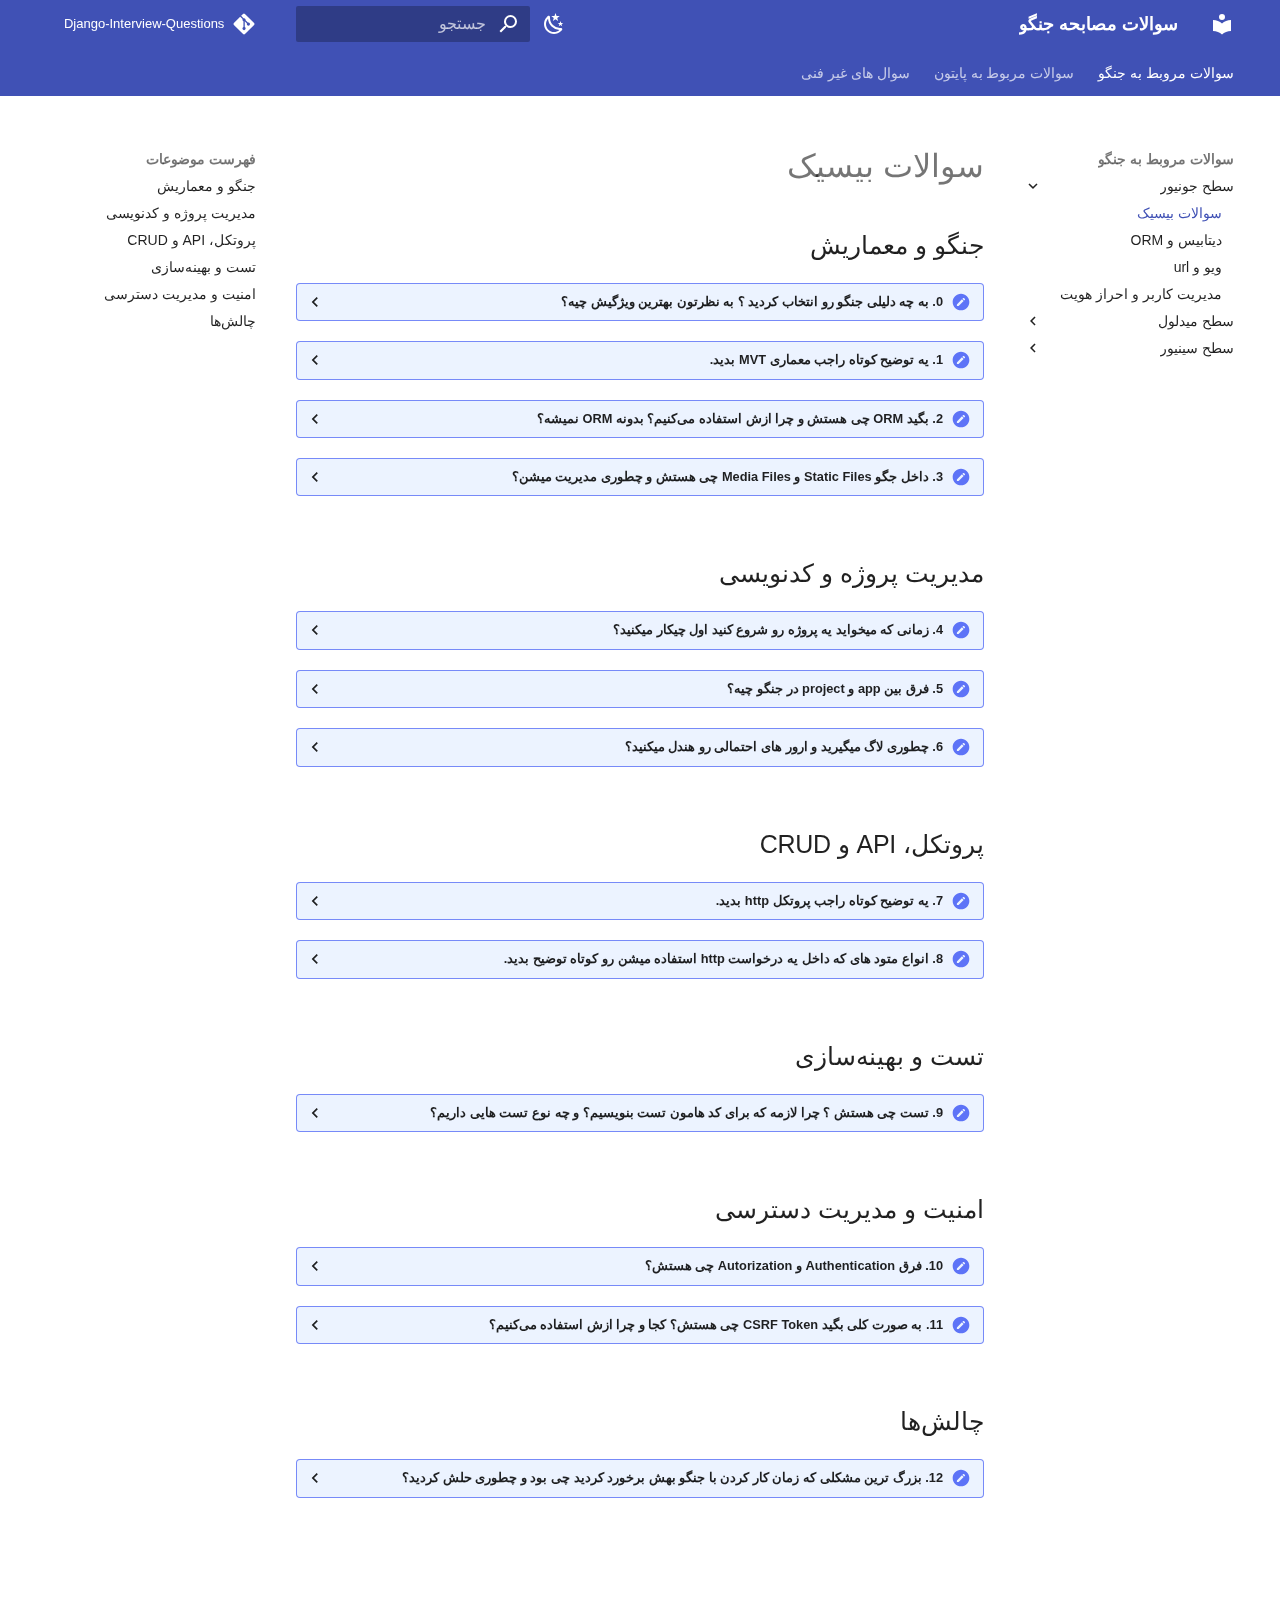
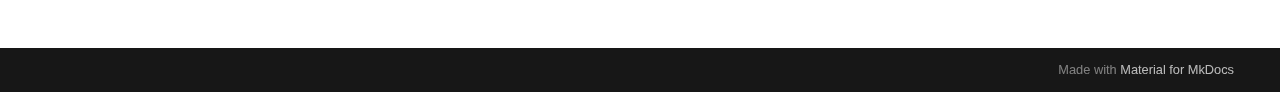
==== questions/django/junior/base/index.html @ 1d4f209c "Deployed ac8be66 with MkDocs version: 1.6.1" ====
<!doctype html>
<html lang="fa" class="no-js">
  <head>
    
      <meta charset="utf-8">
      <meta name="viewport" content="width=device-width,initial-scale=1">
      
        <meta name="description" content="اینجا لیست سوالاتی که برای پوزیشن بک اند دولوپر جنگو و پایتون پرسیده میشه همراه با جوابش قرار میگیره.">
      
      
      
      
      
        <link rel="next" href="../db/">
      
      
      <link rel="icon" href="../../../../assets/images/favicon.png">
      <meta name="generator" content="mkdocs-1.6.1, mkdocs-material-9.6.4">
    
    
      
        <title>سوالات بیسیک - سوالات مصابحه جنگو</title>
      
    
    
      <link rel="stylesheet" href="../../../../assets/stylesheets/main.8608ea7d.min.css">
      
        
        <link rel="stylesheet" href="../../../../assets/stylesheets/palette.06af60db.min.css">
      
      


    
    
      
    
    
      
        
        
        <link rel="preconnect" href="https://fonts.gstatic.com" crossorigin>
        <link rel="stylesheet" href="https://fonts.googleapis.com/css?family=Vazir:300,300i,400,400i,700,700i%7CRoboto+Mono:400,400i,700,700i&display=fallback">
        <style>:root{--md-text-font:"Vazir";--md-code-font:"Roboto Mono"}</style>
      
    
    
      <link rel="stylesheet" href="../../../../css/extra.css">
    
    <script>__md_scope=new URL("../../../..",location),__md_hash=e=>[...e].reduce(((e,_)=>(e<<5)-e+_.charCodeAt(0)),0),__md_get=(e,_=localStorage,t=__md_scope)=>JSON.parse(_.getItem(t.pathname+"."+e)),__md_set=(e,_,t=localStorage,a=__md_scope)=>{try{t.setItem(a.pathname+"."+e,JSON.stringify(_))}catch(e){}}</script>
    
      

    
    
    
  </head>
  
  
    
    
      
    
    
    
    
    <body dir="rtl" data-md-color-scheme="default" data-md-color-primary="indigo" data-md-color-accent="indigo">
  
    
    <input class="md-toggle" data-md-toggle="drawer" type="checkbox" id="__drawer" autocomplete="off">
    <input class="md-toggle" data-md-toggle="search" type="checkbox" id="__search" autocomplete="off">
    <label class="md-overlay" for="__drawer"></label>
    <div data-md-component="skip">
      
        
        <a href="#_1" class="md-skip">
          پرش به محتویات
        </a>
      
    </div>
    <div data-md-component="announce">
      
    </div>
    
    
      

<header class="md-header" data-md-component="header">
  <nav class="md-header__inner md-grid" aria-label="سرتیتر">
    <a href="../../../.." title="سوالات مصابحه جنگو" class="md-header__button md-logo" aria-label="سوالات مصابحه جنگو" data-md-component="logo">
      
  
  <svg xmlns="http://www.w3.org/2000/svg" viewBox="0 0 24 24"><path d="M12 8a3 3 0 0 0 3-3 3 3 0 0 0-3-3 3 3 0 0 0-3 3 3 3 0 0 0 3 3m0 3.54C9.64 9.35 6.5 8 3 8v11c3.5 0 6.64 1.35 9 3.54 2.36-2.19 5.5-3.54 9-3.54V8c-3.5 0-6.64 1.35-9 3.54"/></svg>

    </a>
    <label class="md-header__button md-icon" for="__drawer">
      
      <svg xmlns="http://www.w3.org/2000/svg" viewBox="0 0 24 24"><path d="M3 6h18v2H3zm0 5h18v2H3zm0 5h18v2H3z"/></svg>
    </label>
    <div class="md-header__title" data-md-component="header-title">
      <div class="md-header__ellipsis">
        <div class="md-header__topic">
          <span class="md-ellipsis">
            سوالات مصابحه جنگو
          </span>
        </div>
        <div class="md-header__topic" data-md-component="header-topic">
          <span class="md-ellipsis">
            
              سوالات بیسیک
            
          </span>
        </div>
      </div>
    </div>
    
      
        <form class="md-header__option" data-md-component="palette">
  
    
    
    
    <input class="md-option" data-md-color-media="(prefers-color-scheme: light)" data-md-color-scheme="default" data-md-color-primary="indigo" data-md-color-accent="indigo"  aria-label="Switch to dark mode"  type="radio" name="__palette" id="__palette_0">
    
      <label class="md-header__button md-icon" title="Switch to dark mode" for="__palette_1" hidden>
        <svg xmlns="http://www.w3.org/2000/svg" viewBox="0 0 24 24"><path d="m17.75 4.09-2.53 1.94.91 3.06-2.63-1.81-2.63 1.81.91-3.06-2.53-1.94L12.44 4l1.06-3 1.06 3zm3.5 6.91-1.64 1.25.59 1.98-1.7-1.17-1.7 1.17.59-1.98L15.75 11l2.06-.05L18.5 9l.69 1.95zm-2.28 4.95c.83-.08 1.72 1.1 1.19 1.85-.32.45-.66.87-1.08 1.27C15.17 23 8.84 23 4.94 19.07c-3.91-3.9-3.91-10.24 0-14.14.4-.4.82-.76 1.27-1.08.75-.53 1.93.36 1.85 1.19-.27 2.86.69 5.83 2.89 8.02a9.96 9.96 0 0 0 8.02 2.89m-1.64 2.02a12.08 12.08 0 0 1-7.8-3.47c-2.17-2.19-3.33-5-3.49-7.82-2.81 3.14-2.7 7.96.31 10.98 3.02 3.01 7.84 3.12 10.98.31"/></svg>
      </label>
    
  
    
    
    
    <input class="md-option" data-md-color-media="(prefers-color-scheme: dark)" data-md-color-scheme="slate" data-md-color-primary="blue-grey" data-md-color-accent="light-blue"  aria-label="Switch to light mode"  type="radio" name="__palette" id="__palette_1">
    
      <label class="md-header__button md-icon" title="Switch to light mode" for="__palette_0" hidden>
        <svg xmlns="http://www.w3.org/2000/svg" viewBox="0 0 24 24"><path d="M12 7a5 5 0 0 1 5 5 5 5 0 0 1-5 5 5 5 0 0 1-5-5 5 5 0 0 1 5-5m0 2a3 3 0 0 0-3 3 3 3 0 0 0 3 3 3 3 0 0 0 3-3 3 3 0 0 0-3-3m0-7 2.39 3.42C13.65 5.15 12.84 5 12 5s-1.65.15-2.39.42zM3.34 7l4.16-.35A7.2 7.2 0 0 0 5.94 8.5c-.44.74-.69 1.5-.83 2.29zm.02 10 1.76-3.77a7.131 7.131 0 0 0 2.38 4.14zM20.65 7l-1.77 3.79a7.02 7.02 0 0 0-2.38-4.15zm-.01 10-4.14.36c.59-.51 1.12-1.14 1.54-1.86.42-.73.69-1.5.83-2.29zM12 22l-2.41-3.44c.74.27 1.55.44 2.41.44.82 0 1.63-.17 2.37-.44z"/></svg>
      </label>
    
  
</form>
      
    
    
      <script>var palette=__md_get("__palette");if(palette&&palette.color){if("(prefers-color-scheme)"===palette.color.media){var media=matchMedia("(prefers-color-scheme: light)"),input=document.querySelector(media.matches?"[data-md-color-media='(prefers-color-scheme: light)']":"[data-md-color-media='(prefers-color-scheme: dark)']");palette.color.media=input.getAttribute("data-md-color-media"),palette.color.scheme=input.getAttribute("data-md-color-scheme"),palette.color.primary=input.getAttribute("data-md-color-primary"),palette.color.accent=input.getAttribute("data-md-color-accent")}for(var[key,value]of Object.entries(palette.color))document.body.setAttribute("data-md-color-"+key,value)}</script>
    
    
    
      <label class="md-header__button md-icon" for="__search">
        
        <svg xmlns="http://www.w3.org/2000/svg" viewBox="0 0 24 24"><path d="M9.5 3A6.5 6.5 0 0 1 16 9.5c0 1.61-.59 3.09-1.56 4.23l.27.27h.79l5 5-1.5 1.5-5-5v-.79l-.27-.27A6.52 6.52 0 0 1 9.5 16 6.5 6.5 0 0 1 3 9.5 6.5 6.5 0 0 1 9.5 3m0 2C7 5 5 7 5 9.5S7 14 9.5 14 14 12 14 9.5 12 5 9.5 5"/></svg>
      </label>
      <div class="md-search" data-md-component="search" role="dialog">
  <label class="md-search__overlay" for="__search"></label>
  <div class="md-search__inner" role="search">
    <form class="md-search__form" name="search">
      <input type="text" class="md-search__input" name="query" aria-label="جستجو" placeholder="جستجو" autocapitalize="off" autocorrect="off" autocomplete="off" spellcheck="false" data-md-component="search-query" required>
      <label class="md-search__icon md-icon" for="__search">
        
        <svg xmlns="http://www.w3.org/2000/svg" viewBox="0 0 24 24"><path d="M9.5 3A6.5 6.5 0 0 1 16 9.5c0 1.61-.59 3.09-1.56 4.23l.27.27h.79l5 5-1.5 1.5-5-5v-.79l-.27-.27A6.52 6.52 0 0 1 9.5 16 6.5 6.5 0 0 1 3 9.5 6.5 6.5 0 0 1 9.5 3m0 2C7 5 5 7 5 9.5S7 14 9.5 14 14 12 14 9.5 12 5 9.5 5"/></svg>
        
        <svg xmlns="http://www.w3.org/2000/svg" viewBox="0 0 24 24"><path d="M20 11v2H8l5.5 5.5-1.42 1.42L4.16 12l7.92-7.92L13.5 5.5 8 11z"/></svg>
      </label>
      <nav class="md-search__options" aria-label="جستجو">
        
          <a href="javascript:void(0)" class="md-search__icon md-icon" title="هم‌رسانی" aria-label="هم‌رسانی" data-clipboard data-clipboard-text="" data-md-component="search-share" tabindex="-1">
            
            <svg xmlns="http://www.w3.org/2000/svg" viewBox="0 0 24 24"><path d="M18 16.08c-.76 0-1.44.3-1.96.77L8.91 12.7c.05-.23.09-.46.09-.7s-.04-.47-.09-.7l7.05-4.11c.54.5 1.25.81 2.04.81a3 3 0 0 0 3-3 3 3 0 0 0-3-3 3 3 0 0 0-3 3c0 .24.04.47.09.7L8.04 9.81C7.5 9.31 6.79 9 6 9a3 3 0 0 0-3 3 3 3 0 0 0 3 3c.79 0 1.5-.31 2.04-.81l7.12 4.15c-.05.21-.08.43-.08.66 0 1.61 1.31 2.91 2.92 2.91s2.92-1.3 2.92-2.91A2.92 2.92 0 0 0 18 16.08"/></svg>
          </a>
        
        <button type="reset" class="md-search__icon md-icon" title="بازنشانی" aria-label="بازنشانی" tabindex="-1">
          
          <svg xmlns="http://www.w3.org/2000/svg" viewBox="0 0 24 24"><path d="M19 6.41 17.59 5 12 10.59 6.41 5 5 6.41 10.59 12 5 17.59 6.41 19 12 13.41 17.59 19 19 17.59 13.41 12z"/></svg>
        </button>
      </nav>
      
        <div class="md-search__suggest" data-md-component="search-suggest"></div>
      
    </form>
    <div class="md-search__output">
      <div class="md-search__scrollwrap" tabindex="0" data-md-scrollfix>
        <div class="md-search-result" data-md-component="search-result">
          <div class="md-search-result__meta">
            راه‌اندازی جستجو
          </div>
          <ol class="md-search-result__list" role="presentation"></ol>
        </div>
      </div>
    </div>
  </div>
</div>
    
    
      <div class="md-header__source">
        <a href="https://github.com/zankoAn/django-interview-questions/" title="رفتن به مخزن" class="md-source" data-md-component="source">
  <div class="md-source__icon md-icon">
    
    <svg xmlns="http://www.w3.org/2000/svg" viewBox="0 0 448 512"><!--! Font Awesome Free 6.7.2 by @fontawesome - https://fontawesome.com License - https://fontawesome.com/license/free (Icons: CC BY 4.0, Fonts: SIL OFL 1.1, Code: MIT License) Copyright 2024 Fonticons, Inc.--><path d="M439.55 236.05 244 40.45a28.87 28.87 0 0 0-40.81 0l-40.66 40.63 51.52 51.52c27.06-9.14 52.68 16.77 43.39 43.68l49.66 49.66c34.23-11.8 61.18 31 35.47 56.69-26.49 26.49-70.21-2.87-56-37.34L240.22 199v121.85c25.3 12.54 22.26 41.85 9.08 55a34.34 34.34 0 0 1-48.55 0c-17.57-17.6-11.07-46.91 11.25-56v-123c-20.8-8.51-24.6-30.74-18.64-45L142.57 101 8.45 235.14a28.86 28.86 0 0 0 0 40.81l195.61 195.6a28.86 28.86 0 0 0 40.8 0l194.69-194.69a28.86 28.86 0 0 0 0-40.81"/></svg>
  </div>
  <div class="md-source__repository">
    Django-Interview-Questions
  </div>
</a>
      </div>
    
  </nav>
  
</header>
    
    <div class="md-container" data-md-component="container">
      
      
        
          
            
<nav class="md-tabs" aria-label="زبانه‌ها" data-md-component="tabs">
  <div class="md-grid">
    <ul class="md-tabs__list">
      
        
  
  
    
  
  
    
    
      
  
  
    
  
  
    
    
      <li class="md-tabs__item md-tabs__item--active">
        <a href="./" class="md-tabs__link">
          
  
    
  
  سوالات مروبط به جنگو

        </a>
      </li>
    
  

    
  

      
        
  
  
  
    <li class="md-tabs__item">
      <a href="../../../../blog/posts/targets.md" class="md-tabs__link">
        
  
    
  
  سوالات مربوط به پایتون

      </a>
    </li>
  

      
        
  
  
  
    <li class="md-tabs__item">
      <a href="../../../../blog/posts/requirements.md" class="md-tabs__link">
        
  
    
  
  سوال های غیر فنی

      </a>
    </li>
  

      
    </ul>
  </div>
</nav>
          
        
      
      <main class="md-main" data-md-component="main">
        <div class="md-main__inner md-grid">
          
            
              
              <div class="md-sidebar md-sidebar--primary" data-md-component="sidebar" data-md-type="navigation" >
                <div class="md-sidebar__scrollwrap">
                  <div class="md-sidebar__inner">
                    


  


<nav class="md-nav md-nav--primary md-nav--lifted" aria-label="هدایت" data-md-level="0">
  <label class="md-nav__title" for="__drawer">
    <a href="../../../.." title="سوالات مصابحه جنگو" class="md-nav__button md-logo" aria-label="سوالات مصابحه جنگو" data-md-component="logo">
      
  
  <svg xmlns="http://www.w3.org/2000/svg" viewBox="0 0 24 24"><path d="M12 8a3 3 0 0 0 3-3 3 3 0 0 0-3-3 3 3 0 0 0-3 3 3 3 0 0 0 3 3m0 3.54C9.64 9.35 6.5 8 3 8v11c3.5 0 6.64 1.35 9 3.54 2.36-2.19 5.5-3.54 9-3.54V8c-3.5 0-6.64 1.35-9 3.54"/></svg>

    </a>
    سوالات مصابحه جنگو
  </label>
  
    <div class="md-nav__source">
      <a href="https://github.com/zankoAn/django-interview-questions/" title="رفتن به مخزن" class="md-source" data-md-component="source">
  <div class="md-source__icon md-icon">
    
    <svg xmlns="http://www.w3.org/2000/svg" viewBox="0 0 448 512"><!--! Font Awesome Free 6.7.2 by @fontawesome - https://fontawesome.com License - https://fontawesome.com/license/free (Icons: CC BY 4.0, Fonts: SIL OFL 1.1, Code: MIT License) Copyright 2024 Fonticons, Inc.--><path d="M439.55 236.05 244 40.45a28.87 28.87 0 0 0-40.81 0l-40.66 40.63 51.52 51.52c27.06-9.14 52.68 16.77 43.39 43.68l49.66 49.66c34.23-11.8 61.18 31 35.47 56.69-26.49 26.49-70.21-2.87-56-37.34L240.22 199v121.85c25.3 12.54 22.26 41.85 9.08 55a34.34 34.34 0 0 1-48.55 0c-17.57-17.6-11.07-46.91 11.25-56v-123c-20.8-8.51-24.6-30.74-18.64-45L142.57 101 8.45 235.14a28.86 28.86 0 0 0 0 40.81l195.61 195.6a28.86 28.86 0 0 0 40.8 0l194.69-194.69a28.86 28.86 0 0 0 0-40.81"/></svg>
  </div>
  <div class="md-source__repository">
    Django-Interview-Questions
  </div>
</a>
    </div>
  
  <ul class="md-nav__list" data-md-scrollfix>
    
      
      
  
  
    
  
  
  
    
    
      
        
      
        
      
        
      
    
    
      
        
        
      
      
    
    
    <li class="md-nav__item md-nav__item--active md-nav__item--section md-nav__item--nested">
      
        
        
        <input class="md-nav__toggle md-toggle " type="checkbox" id="__nav_1" checked>
        
          
          <label class="md-nav__link" for="__nav_1" id="__nav_1_label" tabindex="">
            
  
  <span class="md-ellipsis">
    سوالات مروبط به جنگو
    
  </span>
  

            <span class="md-nav__icon md-icon"></span>
          </label>
        
        <nav class="md-nav" data-md-level="1" aria-labelledby="__nav_1_label" aria-expanded="true">
          <label class="md-nav__title" for="__nav_1">
            <span class="md-nav__icon md-icon"></span>
            سوالات مروبط به جنگو
          </label>
          <ul class="md-nav__list" data-md-scrollfix>
            
              
                
  
  
    
  
  
  
    
    
      
        
      
        
      
        
      
        
      
    
    
      
      
    
    
    <li class="md-nav__item md-nav__item--active md-nav__item--nested">
      
        
        
        <input class="md-nav__toggle md-toggle " type="checkbox" id="__nav_1_1" checked>
        
          
          <label class="md-nav__link" for="__nav_1_1" id="__nav_1_1_label" tabindex="0">
            
  
  <span class="md-ellipsis">
    سطح جونیور
    
  </span>
  

            <span class="md-nav__icon md-icon"></span>
          </label>
        
        <nav class="md-nav" data-md-level="2" aria-labelledby="__nav_1_1_label" aria-expanded="true">
          <label class="md-nav__title" for="__nav_1_1">
            <span class="md-nav__icon md-icon"></span>
            سطح جونیور
          </label>
          <ul class="md-nav__list" data-md-scrollfix>
            
              
                
  
  
    
  
  
  
    <li class="md-nav__item md-nav__item--active">
      
      <input class="md-nav__toggle md-toggle" type="checkbox" id="__toc">
      
      
      
        <label class="md-nav__link md-nav__link--active" for="__toc">
          
  
  <span class="md-ellipsis">
    سوالات بیسیک
    
  </span>
  

          <span class="md-nav__icon md-icon"></span>
        </label>
      
      <a href="./" class="md-nav__link md-nav__link--active">
        
  
  <span class="md-ellipsis">
    سوالات بیسیک
    
  </span>
  

      </a>
      
        

<nav class="md-nav md-nav--secondary" aria-label="فهرست موضوعات">
  
  
  
  
    <label class="md-nav__title" for="__toc">
      <span class="md-nav__icon md-icon"></span>
      فهرست موضوعات
    </label>
    <ul class="md-nav__list" data-md-component="toc" data-md-scrollfix>
      
        <li class="md-nav__item">
  <a href="#_1" class="md-nav__link">
    <span class="md-ellipsis">
      جنگو و معماریش
    </span>
  </a>
  
</li>
      
        <li class="md-nav__item">
  <a href="#_2" class="md-nav__link">
    <span class="md-ellipsis">
      مدیریت پروژه و کدنویسی
    </span>
  </a>
  
</li>
      
        <li class="md-nav__item">
  <a href="#api-crud" class="md-nav__link">
    <span class="md-ellipsis">
      پروتکل‌، API و CRUD
    </span>
  </a>
  
</li>
      
        <li class="md-nav__item">
  <a href="#_3" class="md-nav__link">
    <span class="md-ellipsis">
      تست و بهینه‌سازی
    </span>
  </a>
  
</li>
      
        <li class="md-nav__item">
  <a href="#_4" class="md-nav__link">
    <span class="md-ellipsis">
      امنیت و مدیریت دسترسی
    </span>
  </a>
  
</li>
      
        <li class="md-nav__item">
  <a href="#_5" class="md-nav__link">
    <span class="md-ellipsis">
      چالش‌ها
    </span>
  </a>
  
</li>
      
    </ul>
  
</nav>
      
    </li>
  

              
            
              
                
  
  
  
  
    <li class="md-nav__item">
      <a href="../db/" class="md-nav__link">
        
  
  <span class="md-ellipsis">
    دیتابیس و ORM
    
  </span>
  

      </a>
    </li>
  

              
            
              
                
  
  
  
  
    <li class="md-nav__item">
      <a href="../view.md" class="md-nav__link">
        
  
  <span class="md-ellipsis">
    ویو و url
    
  </span>
  

      </a>
    </li>
  

              
            
              
                
  
  
  
  
    <li class="md-nav__item">
      <a href="../auth.md" class="md-nav__link">
        
  
  <span class="md-ellipsis">
    مدیریت کاربر و احراز هویت
    
  </span>
  

      </a>
    </li>
  

              
            
          </ul>
        </nav>
      
    </li>
  

              
            
              
                
  
  
  
  
    
    
      
        
      
        
      
        
      
        
      
        
      
        
      
    
    
      
      
    
    
    <li class="md-nav__item md-nav__item--nested">
      
        
        
        <input class="md-nav__toggle md-toggle " type="checkbox" id="__nav_1_2" >
        
          
          <label class="md-nav__link" for="__nav_1_2" id="__nav_1_2_label" tabindex="0">
            
  
  <span class="md-ellipsis">
    سطح میدلول
    
  </span>
  

            <span class="md-nav__icon md-icon"></span>
          </label>
        
        <nav class="md-nav" data-md-level="2" aria-labelledby="__nav_1_2_label" aria-expanded="false">
          <label class="md-nav__title" for="__nav_1_2">
            <span class="md-nav__icon md-icon"></span>
            سطح میدلول
          </label>
          <ul class="md-nav__list" data-md-scrollfix>
            
              
                
  
  
  
  
    <li class="md-nav__item">
      <a href="../../mid-level/base/" class="md-nav__link">
        
  
  <span class="md-ellipsis">
    سوالات بیسیک
    
  </span>
  

      </a>
    </li>
  

              
            
              
                
  
  
  
  
    <li class="md-nav__item">
      <a href="../../mid-level/signals/" class="md-nav__link">
        
  
  <span class="md-ellipsis">
    سیگنال ها
    
  </span>
  

      </a>
    </li>
  

              
            
              
                
  
  
  
  
    <li class="md-nav__item">
      <a href="../../mid-level/dbl.md" class="md-nav__link">
        
  
  <span class="md-ellipsis">
    دیتابیس
    
  </span>
  

      </a>
    </li>
  

              
            
              
                
  
  
  
  
    <li class="md-nav__item">
      <a href="../../mid-level/api.md" class="md-nav__link">
        
  
  <span class="md-ellipsis">
    API
    
  </span>
  

      </a>
    </li>
  

              
            
              
                
  
  
  
  
    <li class="md-nav__item">
      <a href="../../mid-level/security.md" class="md-nav__link">
        
  
  <span class="md-ellipsis">
    امنیت
    
  </span>
  

      </a>
    </li>
  

              
            
              
                
  
  
  
  
    <li class="md-nav__item">
      <a href="../../mid-level/tools.md" class="md-nav__link">
        
  
  <span class="md-ellipsis">
    تکنولوژی ها
    
  </span>
  

      </a>
    </li>
  

              
            
          </ul>
        </nav>
      
    </li>
  

              
            
              
                
  
  
  
  
    
    
      
        
      
        
      
        
      
        
      
        
      
    
    
      
      
    
    
    <li class="md-nav__item md-nav__item--nested">
      
        
        
        <input class="md-nav__toggle md-toggle " type="checkbox" id="__nav_1_3" >
        
          
          <label class="md-nav__link" for="__nav_1_3" id="__nav_1_3_label" tabindex="0">
            
  
  <span class="md-ellipsis">
    سطح سینیور
    
  </span>
  

            <span class="md-nav__icon md-icon"></span>
          </label>
        
        <nav class="md-nav" data-md-level="2" aria-labelledby="__nav_1_3_label" aria-expanded="false">
          <label class="md-nav__title" for="__nav_1_3">
            <span class="md-nav__icon md-icon"></span>
            سطح سینیور
          </label>
          <ul class="md-nav__list" data-md-scrollfix>
            
              
                
  
  
  
  
    <li class="md-nav__item">
      <a href="../../senior/base/" class="md-nav__link">
        
  
  <span class="md-ellipsis">
    سوالات بیسیک
    
  </span>
  

      </a>
    </li>
  

              
            
              
                
  
  
  
  
    <li class="md-nav__item">
      <a href="../../senior/design.md" class="md-nav__link">
        
  
  <span class="md-ellipsis">
    دیزاین
    
  </span>
  

      </a>
    </li>
  

              
            
              
                
  
  
  
  
    <li class="md-nav__item">
      <a href="../../senior/db.md" class="md-nav__link">
        
  
  <span class="md-ellipsis">
    دیتابیس
    
  </span>
  

      </a>
    </li>
  

              
            
              
                
  
  
  
  
    <li class="md-nav__item">
      <a href="../../senior/api.md" class="md-nav__link">
        
  
  <span class="md-ellipsis">
    API
    
  </span>
  

      </a>
    </li>
  

              
            
              
                
  
  
  
  
    <li class="md-nav__item">
      <a href="../../senior/security.md" class="md-nav__link">
        
  
  <span class="md-ellipsis">
    امنیت
    
  </span>
  

      </a>
    </li>
  

              
            
          </ul>
        </nav>
      
    </li>
  

              
            
          </ul>
        </nav>
      
    </li>
  

    
      
      
  
  
  
  
    <li class="md-nav__item">
      <a href="../../../../blog/posts/targets.md" class="md-nav__link">
        
  
  <span class="md-ellipsis">
    سوالات مربوط به پایتون
    
  </span>
  

      </a>
    </li>
  

    
      
      
  
  
  
  
    <li class="md-nav__item">
      <a href="../../../../blog/posts/requirements.md" class="md-nav__link">
        
  
  <span class="md-ellipsis">
    سوال های غیر فنی
    
  </span>
  

      </a>
    </li>
  

    
  </ul>
</nav>
                  </div>
                </div>
              </div>
            
            
              
              <div class="md-sidebar md-sidebar--secondary" data-md-component="sidebar" data-md-type="toc" >
                <div class="md-sidebar__scrollwrap">
                  <div class="md-sidebar__inner">
                    

<nav class="md-nav md-nav--secondary" aria-label="فهرست موضوعات">
  
  
  
  
    <label class="md-nav__title" for="__toc">
      <span class="md-nav__icon md-icon"></span>
      فهرست موضوعات
    </label>
    <ul class="md-nav__list" data-md-component="toc" data-md-scrollfix>
      
        <li class="md-nav__item">
  <a href="#_1" class="md-nav__link">
    <span class="md-ellipsis">
      جنگو و معماریش
    </span>
  </a>
  
</li>
      
        <li class="md-nav__item">
  <a href="#_2" class="md-nav__link">
    <span class="md-ellipsis">
      مدیریت پروژه و کدنویسی
    </span>
  </a>
  
</li>
      
        <li class="md-nav__item">
  <a href="#api-crud" class="md-nav__link">
    <span class="md-ellipsis">
      پروتکل‌، API و CRUD
    </span>
  </a>
  
</li>
      
        <li class="md-nav__item">
  <a href="#_3" class="md-nav__link">
    <span class="md-ellipsis">
      تست و بهینه‌سازی
    </span>
  </a>
  
</li>
      
        <li class="md-nav__item">
  <a href="#_4" class="md-nav__link">
    <span class="md-ellipsis">
      امنیت و مدیریت دسترسی
    </span>
  </a>
  
</li>
      
        <li class="md-nav__item">
  <a href="#_5" class="md-nav__link">
    <span class="md-ellipsis">
      چالش‌ها
    </span>
  </a>
  
</li>
      
    </ul>
  
</nav>
                  </div>
                </div>
              </div>
            
          
          
            <div class="md-content" data-md-component="content">
              <article class="md-content__inner md-typeset">
                
                  


  
  


  <h1>سوالات بیسیک</h1>

<h2 id="_1">جنگو و معماریش</h2>
<details class="qbox">
<summary>0. به چه دلیلی جنگو رو انتخاب کردید ؟ به نظرتون بهترین ویژگیش چیه؟</summary>
<ol>
<li>میتونیم خیلی سریع پروژمون رو بیاریم بالا</li>
<li>بهمون ORM میده که خیلی راحت با دیتابیس کار بکنیم</li>
<li>برای مدیریت بهتر، بهمون یه پنل ادمین با کلی قابلیت میده</li>
<li>داکیومنت قوی و جامعه خوبی داره</li>
</ol>
</details>
<div class="break-line"></div>
<details class="qbox">
<summary>1. یه توضیح کوتاه راجب معماری MVT بدید.</summary>
<p>MVT(Model View Template) معماریی هستش که جنگو ازش پیروی میکنه و باعث می‌شه کد ما تمیز و قابل توسعه باشه، به ما اجازه میده قسمت های مختلف برنامه مون رو به صورت جدا مدیریت بکنیم:</p>
<ul>
<li>تو قسمت Model تعامل با دیتابیس و مدیریت دیتا رو انجام میدیم.</li>
<li>داخل View درخواست کاربر پردازش میشه، منطق برنامه اعمال میشه و داده ها به Template ارسال میشن.</li>
<li>قسمت Templateمربوط به نحوه نمایش دیتای در سمت فرانت اند به کاربر هستش.</li>
</ul>
</details>
<div class="break-line"></div>
<details class="qbox">
<summary>2. بگید ORM چی هستش و چرا ازش استفاده می‌کنیم؟ بدونه ORM نمیشه؟</summary>
<ul>
<li>ORM یه لایه هستش بین درایور دیتابیس، سینتکس sql و کاربر در سطح بالا تر.</li>
<li>بهمون کمک میکنه که راحت تر بتونیم با دیتابیس تعامل داشته باشیم.</li>
<li>باعث میشه کدمون مستقل از دیتابس خاصی باشه و بتونیم حد اقل موارد امنیتی رو هم داشته باشیم(  مثلا درگیر SQL injection و... نمی‌شیم)</li>
<li>بدونه ORM هم میشه و حتی میتونیم با raw کوئری ORM، کوئری های SQL بنویسیم.</li>
</ul>
</details>
<div class="break-line"></div>
<details class="qbox">
<summary>3. داخل جگو Static Files و Media Files چی هستش و چطوری مدیریت میشن؟</summary>
<p>دو نوع دسته بندی فایل هستش:</p>
<ul>
<li>
<p>Static Files: فایل هایی هستن که در لحظه اضافه و یا کم نمیشن و داخل دایرکتوری static ها قرار میگیرن، مثل:  لوگو، فایل های css, html ,js و...</p>
</li>
<li>
<p>Media Files: فایل هایی که توسط کاربر ممکنه هرزمانی اضافه بشن و ثابت نیستن، مثل: عکس محصول، فایل pdf رزومه، عکس پروفایل و...</p>
</li>
</ul>
<p>با توجه به اینکه داخل محیط پروداکشن باشه یا توسعه، مدیریت شون ممکنه مقداری متفاوت باشه، در محیط توسعه با تنظیمات مربوط به جنگو مدیریت میشن و در محیط پروداکشن تنظیمات وبسرور و collectstatic هم نیاز میشه.</p>
</details>
<div class="break-line section"></div>

<h2 id="_2">مدیریت پروژه و کدنویسی</h2>
<details class="qbox">
<summary>4. زمانی که میخواید یه پروژه رو شروع کنید اول چیکار میکنید؟</summary>
<p>اول سعی می‌کنیم نیاز مندی های پروژه رو بفهمیم و حتی اگر شد یه فلو چارت یا فیگما از برنامه مون داشته باشیم که بدونیم چه مراحلی باید طی بشه و تو هر مرحله چه دیتایی نیاز داریم و...</p>
</details>
<div class="break-line"></div>
<details class="qbox">
<summary>5. فرق بین app و project در جنگو چیه؟</summary>
<ul>
<li>
<p>App ها داخل جنگو بخش های مختلف یه پروژه هستن، هر اپ میتونه برای یه ویژگی خاص باشه و از بقیه app جدا بشه تا بعدا راحت تر مدیریت بشه(مثلا اپ کاربر، محصول، پرداخت و..). میتونیم از appی که ساختیم داخل پروژه های جنگویی دیگه هم ستفاده کنیم.</p>
</li>
<li>
<p>پروژه حالت کلی تر هستش، داخلش تنظیمات مروبط به پروژه فعلی، دیتابیس، url اصلی، appها و... قرار میگیره. داخل یه پروژه میتونیم چندین app داشته باشیم.</p>
</li>
</ul>
</details>
<div class="break-line"></div>
<details class="qbox">
<summary>6. چطوری لاگ میگیرید و ارور های احتمالی رو هندل میکنید؟</summary>
<ul>
<li>
<p>جنگو به شکل دیفالت بهمون یه Logger میده که میتونیم اون رو کانفیگ کنیم تا لاگ رو به شکل های مختلف داشته باشیم و حتی میتونیم handler های خودمون رو بنویسم تا خیلی انعطاف پذیر تر باشه .</p>
</li>
<li>
<p>برای هندل کردن ارور ها از بلاک try-except استفاده می‌کنیم تا اگر اروری بود اون رو بگیریم و بتونیم با توجه به نوع ارور به کاربر یا... ریسپانس بدیم.</p>
</li>
</ul>
</details>
<div class="break-line section"></div>

<h2 id="api-crud">پروتکل‌، API و CRUD</h2>
<details class="qbox">
<summary>7. یه توضیح کوتاه راجب پروتکل http بدید.</summary>
<p>یه پروتکل بدونه استیت هستش که برای انتقال دیتا بین کلاینت(مثل مروگر) و سرور تو وب استفاده میشه.</p>
</details>
<div class="break-line"></div>
<details class="qbox">
<summary>8. انواع متود های که داخل یه درخواست http استفاده میشن رو کوتاه توضیح بدید.</summary>
<p>چند متود مختلف برای ارسال و دریافت دیتا داریم که در شرایط مختلف میتونیم ازشون استفاده بکنیم، مثلا: </p>
<ul>
<li>
<p>GET: زمانی که بخوایم دیتایی رو از سرور بگیریم ازش استفاده میکینم.</p>
</li>
<li>
<p>DELETE: برای حذف کردن یه دیتا از سرور.</p>
</li>
<li>
<p>POST: برای ایجاد یه دیتای جدید داخل دیتابیس.</p>
</li>
<li>
<p>PUT: برای بروز رسانی یه قسمت کلی استفاده میشه، مثلا کل پروفایل..</p>
</li>
<li>
<p>PATCH: از این درخواست مثل PUT استفاده میکینم با این تفاوت که فقط بخش کوچیکی از دیتا رو اپدیت می‌کنیم( مثلا فقط username یا age و...).</p>
</li>
</ul>
</details>
<div class="break-line section"></div>

<h2 id="_3">تست و بهینه‌سازی</h2>
<details class="qbox">
<summary>9. تست چی هستش ؟ چرا لازمه که برای کد هامون تست بنویسیم؟ و چه نوع تست هایی داریم؟</summary>
<ul>
<li>
<p>تست درواقع همون چک کردن دستی برنامه هستش که همیشه انجام میدیم ولی اینجا با دقت بیشتر و به شکل کد مینویسم تا هر زمان بتونیم اتوماتیک قسمت های مختلف برنامه رو سریع تست کنیم.</p>
</li>
<li>
<p>تست بهمون کمک میکنه تا باگ‌ها رو زود پیدا کنیم، کد رو بهتر بفهمیم، و موقع تغییر فیچر مطمئن بشیم چیزی خراب نشده.</p>
</li>
<li>
<p>در سمت بک اند بیشتر Unit-Test و integration test استفاده میشه.</p>
</li>
</ul>
</details>
<div class="break-line section"></div>

<h2 id="_4">امنیت و مدیریت دسترسی</h2>
<details class="qbox">
<summary>10. فرق Authentication و Autorization چی هستش؟</summary>
<ul>
<li>
<p>پروسه ای که کاربر رو احراز هویت می‌کنیم، مثلا: میگیم یوزنیم و پسورده یا کد sms شده رو بفرست و... مربوط میشه به Authentication.</p>
</li>
<li>
<p>Authorization یعنی سطح دست رسی، مثلا یوزر فقط بتونه پروفایل خودش رو تغیر بده نه مال بقیه و... </p>
</li>
</ul>
</details>
<details class="qbox">
<summary>11. به صورت کلی بگید CSRF Token چی هستش؟ کجا و چرا ازش استفاده می‌کنیم؟</summary>
<p>در کل یه توکن رندم هست که توسط مدیلویر CSRF ایجاد می‌شه. این توکن داخل کوکی و فرم‌ها ست می‌شه تا از حملات CSRF جلوگیری کنه. 
وقتی درخواست‌های POST و حساس ارسال می‌شن، این توکن هم با درخواست ارسال میشه به بک اند و اونجا چک می‌شه، اگر مشکلی باشه درخواست رد میشه و کاربر ارور میگیره.</p>
</details>
<div class="break-line section"></div>

<h2 id="_5">چالش‌ها</h2>
<details class="qbox">
<summary>12. بزرگ ترین مشکلی که زمان کار کردن با جنگو بهش برخورد کردید چی بود و چطوری حلش کردید؟</summary>
</details>
<div class="break-line end"></div>












                
              </article>
            </div>
          
          
  <script>var tabs=__md_get("__tabs");if(Array.isArray(tabs))e:for(var set of document.querySelectorAll(".tabbed-set")){var labels=set.querySelector(".tabbed-labels");for(var tab of tabs)for(var label of labels.getElementsByTagName("label"))if(label.innerText.trim()===tab){var input=document.getElementById(label.htmlFor);input.checked=!0;continue e}}</script>

<script>var target=document.getElementById(location.hash.slice(1));target&&target.name&&(target.checked=target.name.startsWith("__tabbed_"))</script>
        </div>
        
          <button type="button" class="md-top md-icon" data-md-component="top" hidden>
  
  <svg xmlns="http://www.w3.org/2000/svg" viewBox="0 0 24 24"><path d="M13 20h-2V8l-5.5 5.5-1.42-1.42L12 4.16l7.92 7.92-1.42 1.42L13 8z"/></svg>
  برگشت به بالا
</button>
        
      </main>
      
        <footer class="md-footer">
  
  <div class="md-footer-meta md-typeset">
    <div class="md-footer-meta__inner md-grid">
      <div class="md-copyright">
  
  
    Made with
    <a href="https://squidfunk.github.io/mkdocs-material/" target="_blank" rel="noopener">
      Material for MkDocs
    </a>
  
</div>
      
    </div>
  </div>
</footer>
      
    </div>
    <div class="md-dialog" data-md-component="dialog">
      <div class="md-dialog__inner md-typeset"></div>
    </div>
    
    
    <script id="__config" type="application/json">{"base": "../../../..", "features": ["navigation.tabs", "navigation.top", "navigation.instant", "navigation.indexes", "toc.follow", "content.tabs.link", "search.share", "search.highlight", "search.suggest", "content.code.copy", "content.code.annotations"], "search": "../../../../assets/javascripts/workers/search.f8cc74c7.min.js", "translations": {"clipboard.copied": "\u06a9\u067e\u06cc \u0634\u062f", "clipboard.copy": "\u06a9\u067e\u06cc \u06a9\u0631\u062f\u0646", "search.result.more.one": "1 \u0645\u0648\u0631\u062f \u062f\u06cc\u06af\u0631 \u062f\u0631 \u0627\u06cc\u0646 \u0635\u0641\u062d\u0647", "search.result.more.other": "# \u0645\u0648\u0631\u062f \u062f\u06cc\u06af\u0631 \u062f\u0631 \u0627\u06cc\u0646 \u0635\u0641\u062d\u0647", "search.result.none": "\u0633\u0646\u062f\u06cc \u06cc\u0627\u0641\u062a \u0646\u0634\u062f", "search.result.one": "1 \u0633\u0646\u062f \u06cc\u0627\u0641\u062a \u0634\u062f", "search.result.other": "# \u0633\u0646\u062f \u06cc\u0627\u0641\u062a \u0634\u062f", "search.result.placeholder": "\u0628\u0631\u0627\u06cc \u0634\u0631\u0648\u0639 \u062c\u0633\u062a\u062c\u0648 \u062a\u0627\u06cc\u067e \u06a9\u0646\u06cc\u062f", "search.result.term.missing": "\u0645\u0648\u062c\u0648\u062f \u0646\u06cc\u0633\u062a", "select.version": "\u0627\u0646\u062a\u062e\u0627\u0628 \u0648\u06cc\u0631\u0627\u06cc\u0634"}}</script>
    
    
      <script src="../../../../assets/javascripts/bundle.f1b6f286.min.js"></script>
      
    
  </body>
</html>
---- assets/stylesheets/main.8608ea7d.min.css ----
@charset "UTF-8";html{-webkit-text-size-adjust:none;-moz-text-size-adjust:none;text-size-adjust:none;box-sizing:border-box}*,:after,:before{box-sizing:inherit}@media (prefers-reduced-motion){*,:after,:before{transition:none!important}}body{margin:0}a,button,input,label{-webkit-tap-highlight-color:transparent}a{color:inherit;text-decoration:none}hr{border:0;box-sizing:initial;display:block;height:.05rem;overflow:visible;padding:0}small{font-size:80%}sub,sup{line-height:1em}img{border-style:none}table{border-collapse:initial;border-spacing:0}td,th{font-weight:400;vertical-align:top}button{background:#0000;border:0;font-family:inherit;font-size:inherit;margin:0;padding:0}input{border:0;outline:none}:root{--md-primary-fg-color:#4051b5;--md-primary-fg-color--light:#5d6cc0;--md-primary-fg-color--dark:#303fa1;--md-primary-bg-color:#fff;--md-primary-bg-color--light:#ffffffb3;--md-accent-fg-color:#526cfe;--md-accent-fg-color--transparent:#526cfe1a;--md-accent-bg-color:#fff;--md-accent-bg-color--light:#ffffffb3}[data-md-color-scheme=default]{color-scheme:light}[data-md-color-scheme=default] img[src$="#gh-dark-mode-only"],[data-md-color-scheme=default] img[src$="#only-dark"]{display:none}:root,[data-md-color-scheme=default]{--md-hue:225deg;--md-default-fg-color:#000000de;--md-default-fg-color--light:#0000008a;--md-default-fg-color--lighter:#00000052;--md-default-fg-color--lightest:#00000012;--md-default-bg-color:#fff;--md-default-bg-color--light:#ffffffb3;--md-default-bg-color--lighter:#ffffff4d;--md-default-bg-color--lightest:#ffffff1f;--md-code-fg-color:#36464e;--md-code-bg-color:#f5f5f5;--md-code-hl-color:#4287ff;--md-code-hl-color--light:#4287ff1a;--md-code-hl-number-color:#d52a2a;--md-code-hl-special-color:#db1457;--md-code-hl-function-color:#a846b9;--md-code-hl-constant-color:#6e59d9;--md-code-hl-keyword-color:#3f6ec6;--md-code-hl-string-color:#1c7d4d;--md-code-hl-name-color:var(--md-code-fg-color);--md-code-hl-operator-color:var(--md-default-fg-color--light);--md-code-hl-punctuation-color:var(--md-default-fg-color--light);--md-code-hl-comment-color:var(--md-default-fg-color--light);--md-code-hl-generic-color:var(--md-default-fg-color--light);--md-code-hl-variable-color:var(--md-default-fg-color--light);--md-typeset-color:var(--md-default-fg-color);--md-typeset-a-color:var(--md-primary-fg-color);--md-typeset-del-color:#f5503d26;--md-typeset-ins-color:#0bd57026;--md-typeset-kbd-color:#fafafa;--md-typeset-kbd-accent-color:#fff;--md-typeset-kbd-border-color:#b8b8b8;--md-typeset-mark-color:#ffff0080;--md-typeset-table-color:#0000001f;--md-typeset-table-color--light:rgba(0,0,0,.035);--md-admonition-fg-color:var(--md-default-fg-color);--md-admonition-bg-color:var(--md-default-bg-color);--md-warning-fg-color:#000000de;--md-warning-bg-color:#ff9;--md-footer-fg-color:#fff;--md-footer-fg-color--light:#ffffffb3;--md-footer-fg-color--lighter:#ffffff73;--md-footer-bg-color:#000000de;--md-footer-bg-color--dark:#00000052;--md-shadow-z1:0 0.2rem 0.5rem #0000000d,0 0 0.05rem #0000001a;--md-shadow-z2:0 0.2rem 0.5rem #0000001a,0 0 0.05rem #00000040;--md-shadow-z3:0 0.2rem 0.5rem #0003,0 0 0.05rem #00000059}.md-icon svg{fill:currentcolor;display:block;height:1.2rem;width:1.2rem}body{-webkit-font-smoothing:antialiased;-moz-osx-font-smoothing:grayscale;--md-text-font-family:var(--md-text-font,_),-apple-system,BlinkMacSystemFont,Helvetica,Arial,sans-serif;--md-code-font-family:var(--md-code-font,_),SFMono-Regular,Consolas,Menlo,monospace}aside,body,input{font-feature-settings:"kern","liga";color:var(--md-typeset-color);font-family:var(--md-text-font-family)}code,kbd,pre{font-feature-settings:"kern";font-family:var(--md-code-font-family)}:root{--md-typeset-table-sort-icon:url('data:image/svg+xml;charset=utf-8,<svg xmlns="http://www.w3.org/2000/svg" viewBox="0 0 24 24"><path d="m18 21-4-4h3V7h-3l4-4 4 4h-3v10h3M2 19v-2h10v2M2 13v-2h7v2M2 7V5h4v2z"/></svg>');--md-typeset-table-sort-icon--asc:url('data:image/svg+xml;charset=utf-8,<svg xmlns="http://www.w3.org/2000/svg" viewBox="0 0 24 24"><path d="M19 17h3l-4 4-4-4h3V3h2M2 17h10v2H2M6 5v2H2V5m0 6h7v2H2z"/></svg>');--md-typeset-table-sort-icon--desc:url('data:image/svg+xml;charset=utf-8,<svg xmlns="http://www.w3.org/2000/svg" viewBox="0 0 24 24"><path d="M19 7h3l-4-4-4 4h3v14h2M2 17h10v2H2M6 5v2H2V5m0 6h7v2H2z"/></svg>')}.md-typeset{-webkit-print-color-adjust:exact;color-adjust:exact;font-size:.8rem;line-height:1.6;overflow-wrap:break-word}@media print{.md-typeset{font-size:.68rem}}.md-typeset blockquote,.md-typeset dl,.md-typeset figure,.md-typeset ol,.md-typeset pre,.md-typeset ul{margin-bottom:1em;margin-top:1em}.md-typeset h1{color:var(--md-default-fg-color--light);font-size:2em;line-height:1.3;margin:0 0 1.25em}.md-typeset h1,.md-typeset h2{font-weight:300;letter-spacing:-.01em}.md-typeset h2{font-size:1.5625em;line-height:1.4;margin:1.6em 0 .64em}.md-typeset h3{font-size:1.25em;font-weight:400;letter-spacing:-.01em;line-height:1.5;margin:1.6em 0 .8em}.md-typeset h2+h3{margin-top:.8em}.md-typeset h4{font-weight:700;letter-spacing:-.01em;margin:1em 0}.md-typeset h5,.md-typeset h6{color:var(--md-default-fg-color--light);font-size:.8em;font-weight:700;letter-spacing:-.01em;margin:1.25em 0}.md-typeset h5{text-transform:uppercase}.md-typeset h5 code{text-transform:none}.md-typeset hr{border-bottom:.05rem solid var(--md-default-fg-color--lightest);display:flow-root;margin:1.5em 0}.md-typeset a{color:var(--md-typeset-a-color);word-break:break-word}.md-typeset a,.md-typeset a:before{transition:color 125ms}.md-typeset a:focus,.md-typeset a:hover{color:var(--md-accent-fg-color)}.md-typeset a:focus code,.md-typeset a:hover code{background-color:var(--md-accent-fg-color--transparent)}.md-typeset a code{color:currentcolor;transition:background-color 125ms}.md-typeset a.focus-visible{outline-color:var(--md-accent-fg-color);outline-offset:.2rem}.md-typeset code,.md-typeset kbd,.md-typeset pre{color:var(--md-code-fg-color);direction:ltr;font-variant-ligatures:none}@media print{.md-typeset code,.md-typeset kbd,.md-typeset pre{white-space:pre-wrap}}.md-typeset code{background-color:var(--md-code-bg-color);border-radius:.1rem;-webkit-box-decoration-break:clone;box-decoration-break:clone;font-size:.85em;padding:0 .2941176471em;word-break:break-word}.md-typeset code:not(.focus-visible){-webkit-tap-highlight-color:transparent;outline:none}.md-typeset pre{display:flow-root;line-height:1.4;position:relative}.md-typeset pre>code{-webkit-box-decoration-break:slice;box-decoration-break:slice;box-shadow:none;display:block;margin:0;outline-color:var(--md-accent-fg-color);overflow:auto;padding:.7720588235em 1.1764705882em;scrollbar-color:var(--md-default-fg-color--lighter) #0000;scrollbar-width:thin;touch-action:auto;word-break:normal}.md-typeset pre>code:hover{scrollbar-color:var(--md-accent-fg-color) #0000}.md-typeset pre>code::-webkit-scrollbar{height:.2rem;width:.2rem}.md-typeset pre>code::-webkit-scrollbar-thumb{background-color:var(--md-default-fg-color--lighter)}.md-typeset pre>code::-webkit-scrollbar-thumb:hover{background-color:var(--md-accent-fg-color)}.md-typeset kbd{background-color:var(--md-typeset-kbd-color);border-radius:.1rem;box-shadow:0 .1rem 0 .05rem var(--md-typeset-kbd-border-color),0 .1rem 0 var(--md-typeset-kbd-border-color),0 -.1rem .2rem var(--md-typeset-kbd-accent-color) inset;color:var(--md-default-fg-color);display:inline-block;font-size:.75em;padding:0 .6666666667em;vertical-align:text-top;word-break:break-word}.md-typeset mark{background-color:var(--md-typeset-mark-color);-webkit-box-decoration-break:clone;box-decoration-break:clone;color:inherit;word-break:break-word}.md-typeset abbr{border-bottom:.05rem dotted var(--md-default-fg-color--light);cursor:help;text-decoration:none}.md-typeset small{opacity:.75}[dir=ltr] .md-typeset sub,[dir=ltr] .md-typeset sup{margin-left:.078125em}[dir=rtl] .md-typeset sub,[dir=rtl] .md-typeset sup{margin-right:.078125em}[dir=ltr] .md-typeset blockquote{padding-left:.6rem}[dir=rtl] .md-typeset blockquote{padding-right:.6rem}[dir=ltr] .md-typeset blockquote{border-left:.2rem solid var(--md-default-fg-color--lighter)}[dir=rtl] .md-typeset blockquote{border-right:.2rem solid var(--md-default-fg-color--lighter)}.md-typeset blockquote{color:var(--md-default-fg-color--light);margin-left:0;margin-right:0}.md-typeset ul{list-style-type:disc}.md-typeset ul[type]{list-style-type:revert-layer}[dir=ltr] .md-typeset ol,[dir=ltr] .md-typeset ul{margin-left:.625em}[dir=rtl] .md-typeset ol,[dir=rtl] .md-typeset ul{margin-right:.625em}.md-typeset ol,.md-typeset ul{padding:0}.md-typeset ol:not([hidden]),.md-typeset ul:not([hidden]){display:flow-root}.md-typeset ol ol,.md-typeset ul ol{list-style-type:lower-alpha}.md-typeset ol ol ol,.md-typeset ul ol ol{list-style-type:lower-roman}.md-typeset ol ol ol ol,.md-typeset ul ol ol ol{list-style-type:upper-alpha}.md-typeset ol ol ol ol ol,.md-typeset ul ol ol ol ol{list-style-type:upper-roman}.md-typeset ol[type],.md-typeset ul[type]{list-style-type:revert-layer}[dir=ltr] .md-typeset ol li,[dir=ltr] .md-typeset ul li{margin-left:1.25em}[dir=rtl] .md-typeset ol li,[dir=rtl] .md-typeset ul li{margin-right:1.25em}.md-typeset ol li,.md-typeset ul li{margin-bottom:.5em}.md-typeset ol li blockquote,.md-typeset ol li p,.md-typeset ul li blockquote,.md-typeset ul li p{margin:.5em 0}.md-typeset ol li:last-child,.md-typeset ul li:last-child{margin-bottom:0}[dir=ltr] .md-typeset ol li ol,[dir=ltr] .md-typeset ol li ul,[dir=ltr] .md-typeset ul li ol,[dir=ltr] .md-typeset ul li ul{margin-left:.625em}[dir=rtl] .md-typeset ol li ol,[dir=rtl] .md-typeset ol li ul,[dir=rtl] .md-typeset ul li ol,[dir=rtl] .md-typeset ul li ul{margin-right:.625em}.md-typeset ol li ol,.md-typeset ol li ul,.md-typeset ul li ol,.md-typeset ul li ul{margin-bottom:.5em;margin-top:.5em}[dir=ltr] .md-typeset dd{margin-left:1.875em}[dir=rtl] .md-typeset dd{margin-right:1.875em}.md-typeset dd{margin-bottom:1.5em;margin-top:1em}.md-typeset img,.md-typeset svg,.md-typeset video{height:auto;max-width:100%}.md-typeset img[align=left]{margin:1em 1em 1em 0}.md-typeset img[align=right]{margin:1em 0 1em 1em}.md-typeset img[align]:only-child{margin-top:0}.md-typeset figure{display:flow-root;margin:1em auto;max-width:100%;text-align:center;width:-moz-fit-content;width:fit-content}.md-typeset figure img{display:block;margin:0 auto}.md-typeset figcaption{font-style:italic;margin:1em auto;max-width:24rem}.md-typeset iframe{max-width:100%}.md-typeset table:not([class]){background-color:var(--md-default-bg-color);border:.05rem solid var(--md-typeset-table-color);border-radius:.1rem;display:inline-block;font-size:.64rem;max-width:100%;overflow:auto;touch-action:auto}@media print{.md-typeset table:not([class]){display:table}}.md-typeset table:not([class])+*{margin-top:1.5em}.md-typeset table:not([class]) td>:first-child,.md-typeset table:not([class]) th>:first-child{margin-top:0}.md-typeset table:not([class]) td>:last-child,.md-typeset table:not([class]) th>:last-child{margin-bottom:0}.md-typeset table:not([class]) td:not([align]),.md-typeset table:not([class]) th:not([align]){text-align:left}[dir=rtl] .md-typeset table:not([class]) td:not([align]),[dir=rtl] .md-typeset table:not([class]) th:not([align]){text-align:right}.md-typeset table:not([class]) th{font-weight:700;min-width:5rem;padding:.9375em 1.25em;vertical-align:top}.md-typeset table:not([class]) td{border-top:.05rem solid var(--md-typeset-table-color);padding:.9375em 1.25em;vertical-align:top}.md-typeset table:not([class]) tbody tr{transition:background-color 125ms}.md-typeset table:not([class]) tbody tr:hover{background-color:var(--md-typeset-table-color--light);box-shadow:0 .05rem 0 var(--md-default-bg-color) inset}.md-typeset table:not([class]) a{word-break:normal}.md-typeset table th[role=columnheader]{cursor:pointer}[dir=ltr] .md-typeset table th[role=columnheader]:after{margin-left:.5em}[dir=rtl] .md-typeset table th[role=columnheader]:after{margin-right:.5em}.md-typeset table th[role=columnheader]:after{content:"";display:inline-block;height:1.2em;-webkit-mask-image:var(--md-typeset-table-sort-icon);mask-image:var(--md-typeset-table-sort-icon);-webkit-mask-repeat:no-repeat;mask-repeat:no-repeat;-webkit-mask-size:contain;mask-size:contain;transition:background-color 125ms;vertical-align:text-bottom;width:1.2em}.md-typeset table th[role=columnheader]:hover:after{background-color:var(--md-default-fg-color--lighter)}.md-typeset table th[role=columnheader][aria-sort=ascending]:after{background-color:var(--md-default-fg-color--light);-webkit-mask-image:var(--md-typeset-table-sort-icon--asc);mask-image:var(--md-typeset-table-sort-icon--asc)}.md-typeset table th[role=columnheader][aria-sort=descending]:after{background-color:var(--md-default-fg-color--light);-webkit-mask-image:var(--md-typeset-table-sort-icon--desc);mask-image:var(--md-typeset-table-sort-icon--desc)}.md-typeset__scrollwrap{margin:1em -.8rem;overflow-x:auto;touch-action:auto}.md-typeset__table{display:inline-block;margin-bottom:.5em;padding:0 .8rem}@media print{.md-typeset__table{display:block}}html .md-typeset__table table{display:table;margin:0;overflow:hidden;width:100%}@media screen and (max-width:44.984375em){.md-content__inner>pre{margin:1em -.8rem}.md-content__inner>pre code{border-radius:0}}.md-typeset .md-author{border-radius:100%;display:block;flex-shrink:0;height:1.6rem;overflow:hidden;position:relative;transition:color 125ms,transform 125ms;width:1.6rem}.md-typeset .md-author img{display:block}.md-typeset .md-author--more{background:var(--md-default-fg-color--lightest);color:var(--md-default-fg-color--lighter);font-size:.6rem;font-weight:700;line-height:1.6rem;text-align:center}.md-typeset .md-author--long{height:2.4rem;width:2.4rem}.md-typeset a.md-author{transform:scale(1)}.md-typeset a.md-author img{border-radius:100%;filter:grayscale(100%) opacity(75%);transition:filter 125ms}.md-typeset a.md-author:focus,.md-typeset a.md-author:hover{transform:scale(1.1);z-index:1}.md-typeset a.md-author:focus img,.md-typeset a.md-author:hover img{filter:grayscale(0)}.md-banner{background-color:var(--md-footer-bg-color);color:var(--md-footer-fg-color);overflow:auto}@media print{.md-banner{display:none}}.md-banner--warning{background-color:var(--md-warning-bg-color);color:var(--md-warning-fg-color)}.md-banner__inner{font-size:.7rem;margin:.6rem auto;padding:0 .8rem}[dir=ltr] .md-banner__button{float:right}[dir=rtl] .md-banner__button{float:left}.md-banner__button{color:inherit;cursor:pointer;transition:opacity .25s}.no-js .md-banner__button{display:none}.md-banner__button:hover{opacity:.7}html{font-size:125%;height:100%;overflow-x:hidden}@media screen and (min-width:100em){html{font-size:137.5%}}@media screen and (min-width:125em){html{font-size:150%}}body{background-color:var(--md-default-bg-color);display:flex;flex-direction:column;font-size:.5rem;min-height:100%;position:relative;width:100%}@media print{body{display:block}}@media screen and (max-width:59.984375em){body[data-md-scrolllock]{position:fixed}}.md-grid{margin-left:auto;margin-right:auto;max-width:61rem}.md-container{display:flex;flex-direction:column;flex-grow:1}@media print{.md-container{display:block}}.md-main{flex-grow:1}.md-main__inner{display:flex;height:100%;margin-top:1.5rem}.md-ellipsis{overflow:hidden;text-overflow:ellipsis}.md-toggle{display:none}.md-option{height:0;opacity:0;position:absolute;width:0}.md-option:checked+label:not([hidden]){display:block}.md-option.focus-visible+label{outline-color:var(--md-accent-fg-color);outline-style:auto}.md-skip{background-color:var(--md-default-fg-color);border-radius:.1rem;color:var(--md-default-bg-color);font-size:.64rem;margin:.5rem;opacity:0;outline-color:var(--md-accent-fg-color);padding:.3rem .5rem;position:fixed;transform:translateY(.4rem);z-index:-1}.md-skip:focus{opacity:1;transform:translateY(0);transition:transform .25s cubic-bezier(.4,0,.2,1),opacity 175ms 75ms;z-index:10}@page{margin:25mm}:root{--md-clipboard-icon:url('data:image/svg+xml;charset=utf-8,<svg xmlns="http://www.w3.org/2000/svg" viewBox="0 0 24 24"><path d="M19 21H8V7h11m0-2H8a2 2 0 0 0-2 2v14a2 2 0 0 0 2 2h11a2 2 0 0 0 2-2V7a2 2 0 0 0-2-2m-3-4H4a2 2 0 0 0-2 2v14h2V3h12z"/></svg>')}.md-clipboard{border-radius:.1rem;color:var(--md-default-fg-color--lightest);cursor:pointer;height:1.5em;outline-color:var(--md-accent-fg-color);outline-offset:.1rem;position:absolute;right:.5em;top:.5em;transition:color .25s;width:1.5em;z-index:1}@media print{.md-clipboard{display:none}}.md-clipboard:not(.focus-visible){-webkit-tap-highlight-color:transparent;outline:none}:hover>.md-clipboard{color:var(--md-default-fg-color--light)}.md-clipboard:focus,.md-clipboard:hover{color:var(--md-accent-fg-color)}.md-clipboard:after{background-color:currentcolor;content:"";display:block;height:1.125em;margin:0 auto;-webkit-mask-image:var(--md-clipboard-icon);mask-image:var(--md-clipboard-icon);-webkit-mask-position:center;mask-position:center;-webkit-mask-repeat:no-repeat;mask-repeat:no-repeat;-webkit-mask-size:contain;mask-size:contain;width:1.125em}.md-clipboard--inline{cursor:pointer}.md-clipboard--inline code{transition:color .25s,background-color .25s}.md-clipboard--inline:focus code,.md-clipboard--inline:hover code{background-color:var(--md-accent-fg-color--transparent);color:var(--md-accent-fg-color)}.md-typeset .md-code__content{display:grid}@keyframes consent{0%{opacity:0;transform:translateY(100%)}to{opacity:1;transform:translateY(0)}}@keyframes overlay{0%{opacity:0}to{opacity:1}}.md-consent__overlay{animation:overlay .25s both;-webkit-backdrop-filter:blur(.1rem);backdrop-filter:blur(.1rem);background-color:#0000008a;height:100%;opacity:1;position:fixed;top:0;width:100%;z-index:5}.md-consent__inner{animation:consent .5s cubic-bezier(.1,.7,.1,1) both;background-color:var(--md-default-bg-color);border:0;border-radius:.1rem;bottom:0;box-shadow:0 0 .2rem #0000001a,0 .2rem .4rem #0003;max-height:100%;overflow:auto;padding:0;position:fixed;width:100%;z-index:5}.md-consent__form{padding:.8rem}.md-consent__settings{display:none;margin:1em 0}input:checked+.md-consent__settings{display:block}.md-consent__controls{margin-bottom:.8rem}.md-typeset .md-consent__controls .md-button{display:inline}@media screen and (max-width:44.984375em){.md-typeset .md-consent__controls .md-button{display:block;margin-top:.4rem;text-align:center;width:100%}}.md-consent label{cursor:pointer}.md-content{flex-grow:1;min-width:0}.md-content__inner{margin:0 .8rem 1.2rem;padding-top:.6rem}@media screen and (min-width:76.25em){[dir=ltr] .md-sidebar--primary:not([hidden])~.md-content>.md-content__inner{margin-left:1.2rem}[dir=ltr] .md-sidebar--secondary:not([hidden])~.md-content>.md-content__inner,[dir=rtl] .md-sidebar--primary:not([hidden])~.md-content>.md-content__inner{margin-right:1.2rem}[dir=rtl] .md-sidebar--secondary:not([hidden])~.md-content>.md-content__inner{margin-left:1.2rem}}.md-content__inner:before{content:"";display:block;height:.4rem}.md-content__inner>:last-child{margin-bottom:0}[dir=ltr] .md-content__button{float:right}[dir=rtl] .md-content__button{float:left}[dir=ltr] .md-content__button{margin-left:.4rem}[dir=rtl] .md-content__button{margin-right:.4rem}.md-content__button{margin:.4rem 0;padding:0}@media print{.md-content__button{display:none}}.md-typeset .md-content__button{color:var(--md-default-fg-color--lighter)}.md-content__button svg{display:inline;vertical-align:top}[dir=rtl] .md-content__button svg{transform:scaleX(-1)}[dir=ltr] .md-dialog{right:.8rem}[dir=rtl] .md-dialog{left:.8rem}.md-dialog{background-color:var(--md-default-fg-color);border-radius:.1rem;bottom:.8rem;box-shadow:var(--md-shadow-z3);min-width:11.1rem;opacity:0;padding:.4rem .6rem;pointer-events:none;position:fixed;transform:translateY(100%);transition:transform 0ms .4s,opacity .4s;z-index:4}@media print{.md-dialog{display:none}}.md-dialog--active{opacity:1;pointer-events:auto;transform:translateY(0);transition:transform .4s cubic-bezier(.075,.85,.175,1),opacity .4s}.md-dialog__inner{color:var(--md-default-bg-color);font-size:.7rem}.md-feedback{margin:2em 0 1em;text-align:center}.md-feedback fieldset{border:none;margin:0;padding:0}.md-feedback__title{font-weight:700;margin:1em auto}.md-feedback__inner{position:relative}.md-feedback__list{display:flex;flex-wrap:wrap;place-content:baseline center;position:relative}.md-feedback__list:hover .md-icon:not(:disabled){color:var(--md-default-fg-color--lighter)}:disabled .md-feedback__list{min-height:1.8rem}.md-feedback__icon{color:var(--md-default-fg-color--light);cursor:pointer;flex-shrink:0;margin:0 .1rem;transition:color 125ms}.md-feedback__icon:not(:disabled).md-icon:hover{color:var(--md-accent-fg-color)}.md-feedback__icon:disabled{color:var(--md-default-fg-color--lightest);pointer-events:none}.md-feedback__note{opacity:0;position:relative;transform:translateY(.4rem);transition:transform .4s cubic-bezier(.1,.7,.1,1),opacity .15s}.md-feedback__note>*{margin:0 auto;max-width:16rem}:disabled .md-feedback__note{opacity:1;transform:translateY(0)}@media print{.md-feedback{display:none}}.md-footer{background-color:var(--md-footer-bg-color);color:var(--md-footer-fg-color)}@media print{.md-footer{display:none}}.md-footer__inner{justify-content:space-between;overflow:auto;padding:.2rem}.md-footer__inner:not([hidden]){display:flex}.md-footer__link{align-items:end;display:flex;flex-grow:0.01;margin-bottom:.4rem;margin-top:1rem;max-width:100%;outline-color:var(--md-accent-fg-color);overflow:hidden;transition:opacity .25s}.md-footer__link:focus,.md-footer__link:hover{opacity:.7}[dir=rtl] .md-footer__link svg{transform:scaleX(-1)}@media screen and (max-width:44.984375em){.md-footer__link--prev{flex-shrink:0}.md-footer__link--prev .md-footer__title{display:none}}[dir=ltr] .md-footer__link--next{margin-left:auto}[dir=rtl] .md-footer__link--next{margin-right:auto}.md-footer__link--next{text-align:right}[dir=rtl] .md-footer__link--next{text-align:left}.md-footer__title{flex-grow:1;font-size:.9rem;margin-bottom:.7rem;max-width:calc(100% - 2.4rem);padding:0 1rem;white-space:nowrap}.md-footer__button{margin:.2rem;padding:.4rem}.md-footer__direction{font-size:.64rem;opacity:.7}.md-footer-meta{background-color:var(--md-footer-bg-color--dark)}.md-footer-meta__inner{display:flex;flex-wrap:wrap;justify-content:space-between;padding:.2rem}html .md-footer-meta.md-typeset a{color:var(--md-footer-fg-color--light)}html .md-footer-meta.md-typeset a:focus,html .md-footer-meta.md-typeset a:hover{color:var(--md-footer-fg-color)}.md-copyright{color:var(--md-footer-fg-color--lighter);font-size:.64rem;margin:auto .6rem;padding:.4rem 0;width:100%}@media screen and (min-width:45em){.md-copyright{width:auto}}.md-copyright__highlight{color:var(--md-footer-fg-color--light)}.md-social{display:inline-flex;gap:.2rem;margin:0 .4rem;padding:.2rem 0 .6rem}@media screen and (min-width:45em){.md-social{padding:.6rem 0}}.md-social__link{display:inline-block;height:1.6rem;text-align:center;width:1.6rem}.md-social__link:before{line-height:1.9}.md-social__link svg{fill:currentcolor;max-height:.8rem;vertical-align:-25%}.md-typeset .md-button{border:.1rem solid;border-radius:.1rem;color:var(--md-primary-fg-color);cursor:pointer;display:inline-block;font-weight:700;padding:.625em 2em;transition:color 125ms,background-color 125ms,border-color 125ms}.md-typeset .md-button--primary{background-color:var(--md-primary-fg-color);border-color:var(--md-primary-fg-color);color:var(--md-primary-bg-color)}.md-typeset .md-button:focus,.md-typeset .md-button:hover{background-color:var(--md-accent-fg-color);border-color:var(--md-accent-fg-color);color:var(--md-accent-bg-color)}[dir=ltr] .md-typeset .md-input{border-top-left-radius:.1rem}[dir=ltr] .md-typeset .md-input,[dir=rtl] .md-typeset .md-input{border-top-right-radius:.1rem}[dir=rtl] .md-typeset .md-input{border-top-left-radius:.1rem}.md-typeset .md-input{border-bottom:.1rem solid var(--md-default-fg-color--lighter);box-shadow:var(--md-shadow-z1);font-size:.8rem;height:1.8rem;padding:0 .6rem;transition:border .25s,box-shadow .25s}.md-typeset .md-input:focus,.md-typeset .md-input:hover{border-bottom-color:var(--md-accent-fg-color);box-shadow:var(--md-shadow-z2)}.md-typeset .md-input--stretch{width:100%}.md-header{background-color:var(--md-primary-fg-color);box-shadow:0 0 .2rem #0000,0 .2rem .4rem #0000;color:var(--md-primary-bg-color);display:block;left:0;position:sticky;right:0;top:0;z-index:4}@media print{.md-header{display:none}}.md-header[hidden]{transform:translateY(-100%);transition:transform .25s cubic-bezier(.8,0,.6,1),box-shadow .25s}.md-header--shadow{box-shadow:0 0 .2rem #0000001a,0 .2rem .4rem #0003;transition:transform .25s cubic-bezier(.1,.7,.1,1),box-shadow .25s}.md-header__inner{align-items:center;display:flex;padding:0 .2rem}.md-header__button{color:currentcolor;cursor:pointer;margin:.2rem;outline-color:var(--md-accent-fg-color);padding:.4rem;position:relative;transition:opacity .25s;vertical-align:middle;z-index:1}.md-header__button:hover{opacity:.7}.md-header__button:not([hidden]){display:inline-block}.md-header__button:not(.focus-visible){-webkit-tap-highlight-color:transparent;outline:none}.md-header__button.md-logo{margin:.2rem;padding:.4rem}@media screen and (max-width:76.234375em){.md-header__button.md-logo{display:none}}.md-header__button.md-logo img,.md-header__button.md-logo svg{fill:currentcolor;display:block;height:1.2rem;width:auto}@media screen and (min-width:60em){.md-header__button[for=__search]{display:none}}.no-js .md-header__button[for=__search]{display:none}[dir=rtl] .md-header__button[for=__search] svg{transform:scaleX(-1)}@media screen and (min-width:76.25em){.md-header__button[for=__drawer]{display:none}}.md-header__topic{display:flex;max-width:100%;position:absolute;transition:transform .4s cubic-bezier(.1,.7,.1,1),opacity .15s;white-space:nowrap}.md-header__topic+.md-header__topic{opacity:0;pointer-events:none;transform:translateX(1.25rem);transition:transform .4s cubic-bezier(1,.7,.1,.1),opacity .15s;z-index:-1}[dir=rtl] .md-header__topic+.md-header__topic{transform:translateX(-1.25rem)}.md-header__topic:first-child{font-weight:700}[dir=ltr] .md-header__title{margin-left:1rem;margin-right:.4rem}[dir=rtl] .md-header__title{margin-left:.4rem;margin-right:1rem}.md-header__title{flex-grow:1;font-size:.9rem;height:2.4rem;line-height:2.4rem}.md-header__title--active .md-header__topic{opacity:0;pointer-events:none;transform:translateX(-1.25rem);transition:transform .4s cubic-bezier(1,.7,.1,.1),opacity .15s;z-index:-1}[dir=rtl] .md-header__title--active .md-header__topic{transform:translateX(1.25rem)}.md-header__title--active .md-header__topic+.md-header__topic{opacity:1;pointer-events:auto;transform:translateX(0);transition:transform .4s cubic-bezier(.1,.7,.1,1),opacity .15s;z-index:0}.md-header__title>.md-header__ellipsis{height:100%;position:relative;width:100%}.md-header__option{display:flex;flex-shrink:0;max-width:100%;transition:max-width 0ms .25s,opacity .25s .25s;white-space:nowrap}[data-md-toggle=search]:checked~.md-header .md-header__option{max-width:0;opacity:0;transition:max-width 0ms,opacity 0ms}.md-header__option>input{bottom:0}.md-header__source{display:none}@media screen and (min-width:60em){[dir=ltr] .md-header__source{margin-left:1rem}[dir=rtl] .md-header__source{margin-right:1rem}.md-header__source{display:block;max-width:11.7rem;width:11.7rem}}@media screen and (min-width:76.25em){[dir=ltr] .md-header__source{margin-left:1.4rem}[dir=rtl] .md-header__source{margin-right:1.4rem}}.md-meta{color:var(--md-default-fg-color--light);font-size:.7rem;line-height:1.3}.md-meta__list{display:inline-flex;flex-wrap:wrap;list-style:none;margin:0;padding:0}.md-meta__item:not(:last-child):after{content:"·";margin-left:.2rem;margin-right:.2rem}.md-meta__link{color:var(--md-typeset-a-color)}.md-meta__link:focus,.md-meta__link:hover{color:var(--md-accent-fg-color)}.md-draft{background-color:#ff1744;border-radius:.125em;color:#fff;display:inline-block;font-weight:700;padding-left:.5714285714em;padding-right:.5714285714em}:root{--md-nav-icon--prev:url('data:image/svg+xml;charset=utf-8,<svg xmlns="http://www.w3.org/2000/svg" viewBox="0 0 24 24"><path d="M20 11v2H8l5.5 5.5-1.42 1.42L4.16 12l7.92-7.92L13.5 5.5 8 11z"/></svg>');--md-nav-icon--next:url('data:image/svg+xml;charset=utf-8,<svg xmlns="http://www.w3.org/2000/svg" viewBox="0 0 24 24"><path d="M8.59 16.58 13.17 12 8.59 7.41 10 6l6 6-6 6z"/></svg>');--md-toc-icon:url('data:image/svg+xml;charset=utf-8,<svg xmlns="http://www.w3.org/2000/svg" viewBox="0 0 24 24"><path d="M3 9h14V7H3zm0 4h14v-2H3zm0 4h14v-2H3zm16 0h2v-2h-2zm0-10v2h2V7zm0 6h2v-2h-2z"/></svg>')}.md-nav{font-size:.7rem;line-height:1.3}.md-nav__title{color:var(--md-default-fg-color--light);display:block;font-weight:700;overflow:hidden;padding:0 .6rem;text-overflow:ellipsis}.md-nav__title .md-nav__button{display:none}.md-nav__title .md-nav__button img{height:100%;width:auto}.md-nav__title .md-nav__button.md-logo img,.md-nav__title .md-nav__button.md-logo svg{fill:currentcolor;display:block;height:2.4rem;max-width:100%;object-fit:contain;width:auto}.md-nav__list{list-style:none;margin:0;padding:0}.md-nav__link{align-items:flex-start;display:flex;gap:.4rem;margin-top:.625em;scroll-snap-align:start;transition:color 125ms}.md-nav__link--passed{color:var(--md-default-fg-color--light)}.md-nav__item .md-nav__link--active,.md-nav__item .md-nav__link--active code{color:var(--md-typeset-a-color)}.md-nav__link .md-ellipsis{position:relative}[dir=ltr] .md-nav__link .md-icon:last-child{margin-left:auto}[dir=rtl] .md-nav__link .md-icon:last-child{margin-right:auto}.md-nav__link svg{fill:currentcolor;flex-shrink:0;height:1.3em;position:relative}.md-nav__link[for]:focus,.md-nav__link[for]:hover,.md-nav__link[href]:focus,.md-nav__link[href]:hover{color:var(--md-accent-fg-color);cursor:pointer}.md-nav__link.focus-visible{outline-color:var(--md-accent-fg-color);outline-offset:.2rem}.md-nav--primary .md-nav__link[for=__toc]{display:none}.md-nav--primary .md-nav__link[for=__toc] .md-icon:after{background-color:currentcolor;display:block;height:100%;-webkit-mask-image:var(--md-toc-icon);mask-image:var(--md-toc-icon);width:100%}.md-nav--primary .md-nav__link[for=__toc]~.md-nav{display:none}.md-nav__container>.md-nav__link{margin-top:0}.md-nav__container>.md-nav__link:first-child{flex-grow:1;min-width:0}.md-nav__icon{flex-shrink:0}.md-nav__source{display:none}@media screen and (max-width:76.234375em){.md-nav--primary,.md-nav--primary .md-nav{background-color:var(--md-default-bg-color);display:flex;flex-direction:column;height:100%;left:0;position:absolute;right:0;top:0;z-index:1}.md-nav--primary .md-nav__item,.md-nav--primary .md-nav__title{font-size:.8rem;line-height:1.5}.md-nav--primary .md-nav__title{background-color:var(--md-default-fg-color--lightest);color:var(--md-default-fg-color--light);cursor:pointer;height:5.6rem;line-height:2.4rem;padding:3rem .8rem .2rem;position:relative;white-space:nowrap}[dir=ltr] .md-nav--primary .md-nav__title .md-nav__icon{left:.4rem}[dir=rtl] .md-nav--primary .md-nav__title .md-nav__icon{right:.4rem}.md-nav--primary .md-nav__title .md-nav__icon{display:block;height:1.2rem;margin:.2rem;position:absolute;top:.4rem;width:1.2rem}.md-nav--primary .md-nav__title .md-nav__icon:after{background-color:currentcolor;content:"";display:block;height:100%;-webkit-mask-image:var(--md-nav-icon--prev);mask-image:var(--md-nav-icon--prev);-webkit-mask-position:center;mask-position:center;-webkit-mask-repeat:no-repeat;mask-repeat:no-repeat;-webkit-mask-size:contain;mask-size:contain;width:100%}.md-nav--primary .md-nav__title~.md-nav__list{background-color:var(--md-default-bg-color);box-shadow:0 .05rem 0 var(--md-default-fg-color--lightest) inset;overflow-y:auto;scroll-snap-type:y mandatory;touch-action:pan-y}.md-nav--primary .md-nav__title~.md-nav__list>:first-child{border-top:0}.md-nav--primary .md-nav__title[for=__drawer]{background-color:var(--md-primary-fg-color);color:var(--md-primary-bg-color);font-weight:700}.md-nav--primary .md-nav__title .md-logo{display:block;left:.2rem;margin:.2rem;padding:.4rem;position:absolute;right:.2rem;top:.2rem}.md-nav--primary .md-nav__list{flex:1}.md-nav--primary .md-nav__item{border-top:.05rem solid var(--md-default-fg-color--lightest)}.md-nav--primary .md-nav__item--active>.md-nav__link{color:var(--md-typeset-a-color)}.md-nav--primary .md-nav__item--active>.md-nav__link:focus,.md-nav--primary .md-nav__item--active>.md-nav__link:hover{color:var(--md-accent-fg-color)}.md-nav--primary .md-nav__link{margin-top:0;padding:.6rem .8rem}.md-nav--primary .md-nav__link svg{margin-top:.1em}.md-nav--primary .md-nav__link>.md-nav__link{padding:0}[dir=ltr] .md-nav--primary .md-nav__link .md-nav__icon{margin-right:-.2rem}[dir=rtl] .md-nav--primary .md-nav__link .md-nav__icon{margin-left:-.2rem}.md-nav--primary .md-nav__link .md-nav__icon{font-size:1.2rem;height:1.2rem;width:1.2rem}.md-nav--primary .md-nav__link .md-nav__icon:after{background-color:currentcolor;content:"";display:block;height:100%;-webkit-mask-image:var(--md-nav-icon--next);mask-image:var(--md-nav-icon--next);-webkit-mask-position:center;mask-position:center;-webkit-mask-repeat:no-repeat;mask-repeat:no-repeat;-webkit-mask-size:contain;mask-size:contain;width:100%}[dir=rtl] .md-nav--primary .md-nav__icon:after{transform:scale(-1)}.md-nav--primary .md-nav--secondary .md-nav{background-color:initial;position:static}[dir=ltr] .md-nav--primary .md-nav--secondary .md-nav .md-nav__link{padding-left:1.4rem}[dir=rtl] .md-nav--primary .md-nav--secondary .md-nav .md-nav__link{padding-right:1.4rem}[dir=ltr] .md-nav--primary .md-nav--secondary .md-nav .md-nav .md-nav__link{padding-left:2rem}[dir=rtl] .md-nav--primary .md-nav--secondary .md-nav .md-nav .md-nav__link{padding-right:2rem}[dir=ltr] .md-nav--primary .md-nav--secondary .md-nav .md-nav .md-nav .md-nav__link{padding-left:2.6rem}[dir=rtl] .md-nav--primary .md-nav--secondary .md-nav .md-nav .md-nav .md-nav__link{padding-right:2.6rem}[dir=ltr] .md-nav--primary .md-nav--secondary .md-nav .md-nav .md-nav .md-nav .md-nav__link{padding-left:3.2rem}[dir=rtl] .md-nav--primary .md-nav--secondary .md-nav .md-nav .md-nav .md-nav .md-nav__link{padding-right:3.2rem}.md-nav--secondary{background-color:initial}.md-nav__toggle~.md-nav{display:flex;opacity:0;transform:translateX(100%);transition:transform .25s cubic-bezier(.8,0,.6,1),opacity 125ms 50ms}[dir=rtl] .md-nav__toggle~.md-nav{transform:translateX(-100%)}.md-nav__toggle:checked~.md-nav{opacity:1;transform:translateX(0);transition:transform .25s cubic-bezier(.4,0,.2,1),opacity 125ms 125ms}.md-nav__toggle:checked~.md-nav>.md-nav__list{-webkit-backface-visibility:hidden;backface-visibility:hidden}}@media screen and (max-width:59.984375em){.md-nav--primary .md-nav__link[for=__toc]{display:flex}.md-nav--primary .md-nav__link[for=__toc] .md-icon:after{content:""}.md-nav--primary .md-nav__link[for=__toc]+.md-nav__link{display:none}.md-nav--primary .md-nav__link[for=__toc]~.md-nav{display:flex}.md-nav__source{background-color:var(--md-primary-fg-color--dark);color:var(--md-primary-bg-color);display:block;padding:0 .2rem}}@media screen and (min-width:60em) and (max-width:76.234375em){.md-nav--integrated .md-nav__link[for=__toc]{display:flex}.md-nav--integrated .md-nav__link[for=__toc] .md-icon:after{content:""}.md-nav--integrated .md-nav__link[for=__toc]+.md-nav__link{display:none}.md-nav--integrated .md-nav__link[for=__toc]~.md-nav{display:flex}}@media screen and (min-width:60em){.md-nav{margin-bottom:-.4rem}.md-nav--secondary .md-nav__title{background:var(--md-default-bg-color);box-shadow:0 0 .4rem .4rem var(--md-default-bg-color);position:sticky;top:0;z-index:1}.md-nav--secondary .md-nav__title[for=__toc]{scroll-snap-align:start}.md-nav--secondary .md-nav__title .md-nav__icon{display:none}[dir=ltr] .md-nav--secondary .md-nav__list{padding-left:.6rem}[dir=rtl] .md-nav--secondary .md-nav__list{padding-right:.6rem}.md-nav--secondary .md-nav__list{padding-bottom:.4rem}[dir=ltr] .md-nav--secondary .md-nav__item>.md-nav__link{margin-right:.4rem}[dir=rtl] .md-nav--secondary .md-nav__item>.md-nav__link{margin-left:.4rem}}@media screen and (min-width:76.25em){.md-nav{margin-bottom:-.4rem;transition:max-height .25s cubic-bezier(.86,0,.07,1)}.md-nav--primary .md-nav__title{background:var(--md-default-bg-color);box-shadow:0 0 .4rem .4rem var(--md-default-bg-color);position:sticky;top:0;z-index:1}.md-nav--primary .md-nav__title[for=__drawer]{scroll-snap-align:start}.md-nav--primary .md-nav__title .md-nav__icon{display:none}[dir=ltr] .md-nav--primary .md-nav__list{padding-left:.6rem}[dir=rtl] .md-nav--primary .md-nav__list{padding-right:.6rem}.md-nav--primary .md-nav__list{padding-bottom:.4rem}[dir=ltr] .md-nav--primary .md-nav__item>.md-nav__link{margin-right:.4rem}[dir=rtl] .md-nav--primary .md-nav__item>.md-nav__link{margin-left:.4rem}.md-nav__toggle~.md-nav{display:grid;grid-template-rows:minmax(.4rem,0fr);opacity:0;transition:grid-template-rows .25s cubic-bezier(.86,0,.07,1),opacity .25s,visibility 0ms .25s;visibility:collapse}.md-nav__toggle~.md-nav>.md-nav__list{overflow:hidden}.md-nav__toggle.md-toggle--indeterminate~.md-nav,.md-nav__toggle:checked~.md-nav{grid-template-rows:minmax(.4rem,1fr);opacity:1;transition:grid-template-rows .25s cubic-bezier(.86,0,.07,1),opacity .15s .1s,visibility 0ms;visibility:visible}.md-nav__toggle.md-toggle--indeterminate~.md-nav{transition:none}.md-nav__item--nested>.md-nav>.md-nav__title{display:none}.md-nav__item--section{display:block;margin:1.25em 0}.md-nav__item--section:last-child{margin-bottom:0}.md-nav__item--section>.md-nav__link{font-weight:700}.md-nav__item--section>.md-nav__link[for]{color:var(--md-default-fg-color--light)}.md-nav__item--section>.md-nav__link:not(.md-nav__container){pointer-events:none}.md-nav__item--section>.md-nav__link .md-icon,.md-nav__item--section>.md-nav__link>[for]{display:none}[dir=ltr] .md-nav__item--section>.md-nav{margin-left:-.6rem}[dir=rtl] .md-nav__item--section>.md-nav{margin-right:-.6rem}.md-nav__item--section>.md-nav{display:block;opacity:1;visibility:visible}.md-nav__item--section>.md-nav>.md-nav__list>.md-nav__item{padding:0}.md-nav__icon{border-radius:100%;height:.9rem;transition:background-color .25s;width:.9rem}.md-nav__icon:hover{background-color:var(--md-accent-fg-color--transparent)}.md-nav__icon:after{background-color:currentcolor;border-radius:100%;content:"";display:inline-block;height:100%;-webkit-mask-image:var(--md-nav-icon--next);mask-image:var(--md-nav-icon--next);-webkit-mask-position:center;mask-position:center;-webkit-mask-repeat:no-repeat;mask-repeat:no-repeat;-webkit-mask-size:contain;mask-size:contain;transition:transform .25s;vertical-align:-.1rem;width:100%}[dir=rtl] .md-nav__icon:after{transform:rotate(180deg)}.md-nav__item--nested .md-nav__toggle:checked~.md-nav__link .md-nav__icon:after,.md-nav__item--nested .md-toggle--indeterminate~.md-nav__link .md-nav__icon:after{transform:rotate(90deg)}.md-nav--lifted>.md-nav__list>.md-nav__item,.md-nav--lifted>.md-nav__title{display:none}.md-nav--lifted>.md-nav__list>.md-nav__item--active{display:block}.md-nav--lifted>.md-nav__list>.md-nav__item--active>.md-nav__link{background:var(--md-default-bg-color);box-shadow:0 0 .4rem .4rem var(--md-default-bg-color);margin-top:0;position:sticky;top:0;z-index:1}.md-nav--lifted>.md-nav__list>.md-nav__item--active>.md-nav__link:not(.md-nav__container){pointer-events:none}.md-nav--lifted>.md-nav__list>.md-nav__item--active.md-nav__item--section{margin:0}[dir=ltr] .md-nav--lifted>.md-nav__list>.md-nav__item>.md-nav:not(.md-nav--secondary){margin-left:-.6rem}[dir=rtl] .md-nav--lifted>.md-nav__list>.md-nav__item>.md-nav:not(.md-nav--secondary){margin-right:-.6rem}.md-nav--lifted>.md-nav__list>.md-nav__item>[for]{color:var(--md-default-fg-color--light)}.md-nav--lifted .md-nav[data-md-level="1"]{grid-template-rows:minmax(.4rem,1fr);opacity:1;visibility:visible}[dir=ltr] .md-nav--integrated>.md-nav__list>.md-nav__item--active .md-nav--secondary{border-left:.05rem solid var(--md-primary-fg-color)}[dir=rtl] .md-nav--integrated>.md-nav__list>.md-nav__item--active .md-nav--secondary{border-right:.05rem solid var(--md-primary-fg-color)}.md-nav--integrated>.md-nav__list>.md-nav__item--active .md-nav--secondary{display:block;margin-bottom:1.25em;opacity:1;visibility:visible}.md-nav--integrated>.md-nav__list>.md-nav__item--active .md-nav--secondary>.md-nav__list{overflow:visible;padding-bottom:0}.md-nav--integrated>.md-nav__list>.md-nav__item--active .md-nav--secondary>.md-nav__title{display:none}}.md-pagination{font-size:.8rem;font-weight:700;gap:.4rem}.md-pagination,.md-pagination>*{align-items:center;display:flex;justify-content:center}.md-pagination>*{border-radius:.2rem;height:1.8rem;min-width:1.8rem;text-align:center}.md-pagination__current{background-color:var(--md-default-fg-color--lightest);color:var(--md-default-fg-color--light)}.md-pagination__link{transition:color 125ms,background-color 125ms}.md-pagination__link:focus,.md-pagination__link:hover{background-color:var(--md-accent-fg-color--transparent);color:var(--md-accent-fg-color)}.md-pagination__link:focus svg,.md-pagination__link:hover svg{color:var(--md-accent-fg-color)}.md-pagination__link.focus-visible{outline-color:var(--md-accent-fg-color);outline-offset:.2rem}.md-pagination__link svg{fill:currentcolor;color:var(--md-default-fg-color--lighter);display:block;max-height:100%;width:1.2rem}.md-post__back{border-bottom:.05rem solid var(--md-default-fg-color--lightest);margin-bottom:1.2rem;padding-bottom:1.2rem}@media screen and (max-width:76.234375em){.md-post__back{display:none}}[dir=rtl] .md-post__back svg{transform:scaleX(-1)}.md-post__authors{display:flex;flex-direction:column;gap:.6rem;margin:0 .6rem 1.2rem}.md-post .md-post__meta a{transition:color 125ms}.md-post .md-post__meta a:focus,.md-post .md-post__meta a:hover{color:var(--md-accent-fg-color)}.md-post__title{color:var(--md-default-fg-color--light);font-weight:700}.md-post--excerpt{margin-bottom:3.2rem}.md-post--excerpt .md-post__header{align-items:center;display:flex;gap:.6rem;min-height:1.6rem}.md-post--excerpt .md-post__authors{align-items:center;display:inline-flex;flex-direction:row;gap:.2rem;margin:0;min-height:2.4rem}[dir=ltr] .md-post--excerpt .md-post__meta .md-meta__list{margin-right:.4rem}[dir=rtl] .md-post--excerpt .md-post__meta .md-meta__list{margin-left:.4rem}.md-post--excerpt .md-post__content>:first-child{--md-scroll-margin:6rem;margin-top:0}.md-post>.md-nav--secondary{margin:1em 0}.md-profile{align-items:center;display:flex;font-size:.7rem;gap:.6rem;line-height:1.4;width:100%}.md-profile__description{flex-grow:1}.md-content--post{display:flex}@media screen and (max-width:76.234375em){.md-content--post{flex-flow:column-reverse}}.md-content--post>.md-content__inner{flex-grow:1;min-width:0}@media screen and (min-width:76.25em){[dir=ltr] .md-content--post>.md-content__inner{margin-left:1.2rem}[dir=rtl] .md-content--post>.md-content__inner{margin-right:1.2rem}}@media screen and (max-width:76.234375em){.md-sidebar.md-sidebar--post{padding:0;position:static;width:100%}.md-sidebar.md-sidebar--post .md-sidebar__scrollwrap{overflow:visible}.md-sidebar.md-sidebar--post .md-sidebar__inner{padding:0}.md-sidebar.md-sidebar--post .md-post__meta{margin-left:.6rem;margin-right:.6rem}.md-sidebar.md-sidebar--post .md-nav__item{border:none;display:inline}.md-sidebar.md-sidebar--post .md-nav__list{display:inline-flex;flex-wrap:wrap;gap:.6rem;padding-bottom:.6rem;padding-top:.6rem}.md-sidebar.md-sidebar--post .md-nav__link{padding:0}.md-sidebar.md-sidebar--post .md-nav{height:auto;margin-bottom:0;position:static}}:root{--md-progress-value:0;--md-progress-delay:400ms}.md-progress{background:var(--md-primary-bg-color);height:.075rem;opacity:min(clamp(0,var(--md-progress-value),1),clamp(0,100 - var(--md-progress-value),1));position:fixed;top:0;transform:scaleX(calc(var(--md-progress-value)*1%));transform-origin:left;transition:transform .5s cubic-bezier(.19,1,.22,1),opacity .25s var(--md-progress-delay);width:100%;z-index:4}:root{--md-search-result-icon:url('data:image/svg+xml;charset=utf-8,<svg xmlns="http://www.w3.org/2000/svg" viewBox="0 0 24 24"><path d="M14 2H6a2 2 0 0 0-2 2v16a2 2 0 0 0 2 2h7c-.41-.25-.8-.56-1.14-.9-.33-.33-.61-.7-.86-1.1H6V4h7v5h5v1.18c.71.16 1.39.43 2 .82V8zm6.31 16.9c1.33-2.11.69-4.9-1.4-6.22-2.11-1.33-4.91-.68-6.22 1.4-1.34 2.11-.69 4.89 1.4 6.22 1.46.93 3.32.93 4.79.02L22 23.39 23.39 22zm-3.81.1a2.5 2.5 0 0 1-2.5-2.5 2.5 2.5 0 0 1 2.5-2.5 2.5 2.5 0 0 1 2.5 2.5 2.5 2.5 0 0 1-2.5 2.5"/></svg>')}.md-search{position:relative}@media screen and (min-width:60em){.md-search{padding:.2rem 0}}.no-js .md-search{display:none}.md-search__overlay{opacity:0;z-index:1}@media screen and (max-width:59.984375em){[dir=ltr] .md-search__overlay{left:-2.2rem}[dir=rtl] .md-search__overlay{right:-2.2rem}.md-search__overlay{background-color:var(--md-default-bg-color);border-radius:1rem;height:2rem;overflow:hidden;pointer-events:none;position:absolute;top:-1rem;transform-origin:center;transition:transform .3s .1s,opacity .2s .2s;width:2rem}[data-md-toggle=search]:checked~.md-header .md-search__overlay{opacity:1;transition:transform .4s,opacity .1s}}@media screen and (min-width:60em){[dir=ltr] .md-search__overlay{left:0}[dir=rtl] .md-search__overlay{right:0}.md-search__overlay{background-color:#0000008a;cursor:pointer;height:0;position:fixed;top:0;transition:width 0ms .25s,height 0ms .25s,opacity .25s;width:0}[data-md-toggle=search]:checked~.md-header .md-search__overlay{height:200vh;opacity:1;transition:width 0ms,height 0ms,opacity .25s;width:100%}}@media screen and (max-width:29.984375em){[data-md-toggle=search]:checked~.md-header .md-search__overlay{transform:scale(45)}}@media screen and (min-width:30em) and (max-width:44.984375em){[data-md-toggle=search]:checked~.md-header .md-search__overlay{transform:scale(60)}}@media screen and (min-width:45em) and (max-width:59.984375em){[data-md-toggle=search]:checked~.md-header .md-search__overlay{transform:scale(75)}}.md-search__inner{-webkit-backface-visibility:hidden;backface-visibility:hidden}@media screen and (max-width:59.984375em){[dir=ltr] .md-search__inner{left:0}[dir=rtl] .md-search__inner{right:0}.md-search__inner{height:0;opacity:0;overflow:hidden;position:fixed;top:0;transform:translateX(5%);transition:width 0ms .3s,height 0ms .3s,transform .15s cubic-bezier(.4,0,.2,1) .15s,opacity .15s .15s;width:0;z-index:2}[dir=rtl] .md-search__inner{transform:translateX(-5%)}[data-md-toggle=search]:checked~.md-header .md-search__inner{height:100%;opacity:1;transform:translateX(0);transition:width 0ms 0ms,height 0ms 0ms,transform .15s cubic-bezier(.1,.7,.1,1) .15s,opacity .15s .15s;width:100%}}@media screen and (min-width:60em){[dir=ltr] .md-search__inner{float:right}[dir=rtl] .md-search__inner{float:left}.md-search__inner{padding:.1rem 0;position:relative;transition:width .25s cubic-bezier(.1,.7,.1,1);width:11.7rem}}@media screen and (min-width:60em) and (max-width:76.234375em){[data-md-toggle=search]:checked~.md-header .md-search__inner{width:23.4rem}}@media screen and (min-width:76.25em){[data-md-toggle=search]:checked~.md-header .md-search__inner{width:34.4rem}}.md-search__form{background-color:var(--md-default-bg-color);box-shadow:0 0 .6rem #0000;height:2.4rem;position:relative;transition:color .25s,background-color .25s;z-index:2}@media screen and (min-width:60em){.md-search__form{background-color:#00000042;border-radius:.1rem;height:1.8rem}.md-search__form:hover{background-color:#ffffff1f}}[data-md-toggle=search]:checked~.md-header .md-search__form{background-color:var(--md-default-bg-color);border-radius:.1rem .1rem 0 0;box-shadow:0 0 .6rem #00000012;color:var(--md-default-fg-color)}[dir=ltr] .md-search__input{padding-left:3.6rem;padding-right:2.2rem}[dir=rtl] .md-search__input{padding-left:2.2rem;padding-right:3.6rem}.md-search__input{background:#0000;font-size:.9rem;height:100%;position:relative;text-overflow:ellipsis;width:100%;z-index:2}.md-search__input::placeholder{transition:color .25s}.md-search__input::placeholder,.md-search__input~.md-search__icon{color:var(--md-default-fg-color--light)}.md-search__input::-ms-clear{display:none}@media screen and (max-width:59.984375em){.md-search__input{font-size:.9rem;height:2.4rem;width:100%}}@media screen and (min-width:60em){[dir=ltr] .md-search__input{padding-left:2.2rem}[dir=rtl] .md-search__input{padding-right:2.2rem}.md-search__input{color:inherit;font-size:.8rem}.md-search__input::placeholder{color:var(--md-primary-bg-color--light)}.md-search__input+.md-search__icon{color:var(--md-primary-bg-color)}[data-md-toggle=search]:checked~.md-header .md-search__input{text-overflow:clip}[data-md-toggle=search]:checked~.md-header .md-search__input+.md-search__icon{color:var(--md-default-fg-color--light)}[data-md-toggle=search]:checked~.md-header .md-search__input::placeholder{color:#0000}}.md-search__icon{cursor:pointer;display:inline-block;height:1.2rem;transition:color .25s,opacity .25s;width:1.2rem}.md-search__icon:hover{opacity:.7}[dir=ltr] .md-search__icon[for=__search]{left:.5rem}[dir=rtl] .md-search__icon[for=__search]{right:.5rem}.md-search__icon[for=__search]{position:absolute;top:.3rem;z-index:2}[dir=rtl] .md-search__icon[for=__search] svg{transform:scaleX(-1)}@media screen and (max-width:59.984375em){[dir=ltr] .md-search__icon[for=__search]{left:.8rem}[dir=rtl] .md-search__icon[for=__search]{right:.8rem}.md-search__icon[for=__search]{top:.6rem}.md-search__icon[for=__search] svg:first-child{display:none}}@media screen and (min-width:60em){.md-search__icon[for=__search]{pointer-events:none}.md-search__icon[for=__search] svg:last-child{display:none}}[dir=ltr] .md-search__options{right:.5rem}[dir=rtl] .md-search__options{left:.5rem}.md-search__options{pointer-events:none;position:absolute;top:.3rem;z-index:2}@media screen and (max-width:59.984375em){[dir=ltr] .md-search__options{right:.8rem}[dir=rtl] .md-search__options{left:.8rem}.md-search__options{top:.6rem}}[dir=ltr] .md-search__options>.md-icon{margin-left:.2rem}[dir=rtl] .md-search__options>.md-icon{margin-right:.2rem}.md-search__options>.md-icon{color:var(--md-default-fg-color--light);opacity:0;transform:scale(.75);transition:transform .15s cubic-bezier(.1,.7,.1,1),opacity .15s}.md-search__options>.md-icon:not(.focus-visible){-webkit-tap-highlight-color:transparent;outline:none}[data-md-toggle=search]:checked~.md-header .md-search__input:valid~.md-search__options>.md-icon{opacity:1;pointer-events:auto;transform:scale(1)}[data-md-toggle=search]:checked~.md-header .md-search__input:valid~.md-search__options>.md-icon:hover{opacity:.7}[dir=ltr] .md-search__suggest{padding-left:3.6rem;padding-right:2.2rem}[dir=rtl] .md-search__suggest{padding-left:2.2rem;padding-right:3.6rem}.md-search__suggest{align-items:center;color:var(--md-default-fg-color--lighter);display:flex;font-size:.9rem;height:100%;opacity:0;position:absolute;top:0;transition:opacity 50ms;white-space:nowrap;width:100%}@media screen and (min-width:60em){[dir=ltr] .md-search__suggest{padding-left:2.2rem}[dir=rtl] .md-search__suggest{padding-right:2.2rem}.md-search__suggest{font-size:.8rem}}[data-md-toggle=search]:checked~.md-header .md-search__suggest{opacity:1;transition:opacity .3s .1s}[dir=ltr] .md-search__output{border-bottom-left-radius:.1rem}[dir=ltr] .md-search__output,[dir=rtl] .md-search__output{border-bottom-right-radius:.1rem}[dir=rtl] .md-search__output{border-bottom-left-radius:.1rem}.md-search__output{overflow:hidden;position:absolute;width:100%;z-index:1}@media screen and (max-width:59.984375em){.md-search__output{bottom:0;top:2.4rem}}@media screen and (min-width:60em){.md-search__output{opacity:0;top:1.9rem;transition:opacity .4s}[data-md-toggle=search]:checked~.md-header .md-search__output{box-shadow:var(--md-shadow-z3);opacity:1}}.md-search__scrollwrap{-webkit-backface-visibility:hidden;backface-visibility:hidden;background-color:var(--md-default-bg-color);height:100%;overflow-y:auto;touch-action:pan-y}@media (-webkit-max-device-pixel-ratio:1),(max-resolution:1dppx){.md-search__scrollwrap{transform:translateZ(0)}}@media screen and (min-width:60em) and (max-width:76.234375em){.md-search__scrollwrap{width:23.4rem}}@media screen and (min-width:76.25em){.md-search__scrollwrap{width:34.4rem}}@media screen and (min-width:60em){.md-search__scrollwrap{max-height:0;scrollbar-color:var(--md-default-fg-color--lighter) #0000;scrollbar-width:thin}[data-md-toggle=search]:checked~.md-header .md-search__scrollwrap{max-height:75vh}.md-search__scrollwrap:hover{scrollbar-color:var(--md-accent-fg-color) #0000}.md-search__scrollwrap::-webkit-scrollbar{height:.2rem;width:.2rem}.md-search__scrollwrap::-webkit-scrollbar-thumb{background-color:var(--md-default-fg-color--lighter)}.md-search__scrollwrap::-webkit-scrollbar-thumb:hover{background-color:var(--md-accent-fg-color)}}.md-search-result{color:var(--md-default-fg-color);word-break:break-word}.md-search-result__meta{background-color:var(--md-default-fg-color--lightest);color:var(--md-default-fg-color--light);font-size:.64rem;line-height:1.8rem;padding:0 .8rem;scroll-snap-align:start}@media screen and (min-width:60em){[dir=ltr] .md-search-result__meta{padding-left:2.2rem}[dir=rtl] .md-search-result__meta{padding-right:2.2rem}}.md-search-result__list{list-style:none;margin:0;padding:0;-webkit-user-select:none;user-select:none}.md-search-result__item{box-shadow:0 -.05rem var(--md-default-fg-color--lightest)}.md-search-result__item:first-child{box-shadow:none}.md-search-result__link{display:block;outline:none;scroll-snap-align:start;transition:background-color .25s}.md-search-result__link:focus,.md-search-result__link:hover{background-color:var(--md-accent-fg-color--transparent)}.md-search-result__link:last-child p:last-child{margin-bottom:.6rem}.md-search-result__more>summary{cursor:pointer;display:block;outline:none;position:sticky;scroll-snap-align:start;top:0;z-index:1}.md-search-result__more>summary::marker{display:none}.md-search-result__more>summary::-webkit-details-marker{display:none}.md-search-result__more>summary>div{color:var(--md-typeset-a-color);font-size:.64rem;padding:.75em .8rem;transition:color .25s,background-color .25s}@media screen and (min-width:60em){[dir=ltr] .md-search-result__more>summary>div{padding-left:2.2rem}[dir=rtl] .md-search-result__more>summary>div{padding-right:2.2rem}}.md-search-result__more>summary:focus>div,.md-search-result__more>summary:hover>div{background-color:var(--md-accent-fg-color--transparent);color:var(--md-accent-fg-color)}.md-search-result__more[open]>summary{background-color:var(--md-default-bg-color)}.md-search-result__article{overflow:hidden;padding:0 .8rem;position:relative}@media screen and (min-width:60em){[dir=ltr] .md-search-result__article{padding-left:2.2rem}[dir=rtl] .md-search-result__article{padding-right:2.2rem}}[dir=ltr] .md-search-result__icon{left:0}[dir=rtl] .md-search-result__icon{right:0}.md-search-result__icon{color:var(--md-default-fg-color--light);height:1.2rem;margin:.5rem;position:absolute;width:1.2rem}@media screen and (max-width:59.984375em){.md-search-result__icon{display:none}}.md-search-result__icon:after{background-color:currentcolor;content:"";display:inline-block;height:100%;-webkit-mask-image:var(--md-search-result-icon);mask-image:var(--md-search-result-icon);-webkit-mask-position:center;mask-position:center;-webkit-mask-repeat:no-repeat;mask-repeat:no-repeat;-webkit-mask-size:contain;mask-size:contain;width:100%}[dir=rtl] .md-search-result__icon:after{transform:scaleX(-1)}.md-search-result .md-typeset{color:var(--md-default-fg-color--light);font-size:.64rem;line-height:1.6}.md-search-result .md-typeset h1{color:var(--md-default-fg-color);font-size:.8rem;font-weight:400;line-height:1.4;margin:.55rem 0}.md-search-result .md-typeset h1 mark{text-decoration:none}.md-search-result .md-typeset h2{color:var(--md-default-fg-color);font-size:.64rem;font-weight:700;line-height:1.6;margin:.5em 0}.md-search-result .md-typeset h2 mark{text-decoration:none}.md-search-result__terms{color:var(--md-default-fg-color);display:block;font-size:.64rem;font-style:italic;margin:.5em 0}.md-search-result mark{background-color:initial;color:var(--md-accent-fg-color);text-decoration:underline}.md-select{position:relative;z-index:1}.md-select__inner{background-color:var(--md-default-bg-color);border-radius:.1rem;box-shadow:var(--md-shadow-z2);color:var(--md-default-fg-color);left:50%;margin-top:.2rem;max-height:0;opacity:0;position:absolute;top:calc(100% - .2rem);transform:translate3d(-50%,.3rem,0);transition:transform .25s 375ms,opacity .25s .25s,max-height 0ms .5s}.md-select:focus-within .md-select__inner,.md-select:hover .md-select__inner{max-height:10rem;opacity:1;transform:translate3d(-50%,0,0);transition:transform .25s cubic-bezier(.1,.7,.1,1),opacity .25s,max-height 0ms}.md-select__inner:after{border-bottom:.2rem solid #0000;border-bottom-color:var(--md-default-bg-color);border-left:.2rem solid #0000;border-right:.2rem solid #0000;border-top:0;content:"";height:0;left:50%;margin-left:-.2rem;margin-top:-.2rem;position:absolute;top:0;width:0}.md-select__list{border-radius:.1rem;font-size:.8rem;list-style-type:none;margin:0;max-height:inherit;overflow:auto;padding:0}.md-select__item{line-height:1.8rem}[dir=ltr] .md-select__link{padding-left:.6rem;padding-right:1.2rem}[dir=rtl] .md-select__link{padding-left:1.2rem;padding-right:.6rem}.md-select__link{cursor:pointer;display:block;outline:none;scroll-snap-align:start;transition:background-color .25s,color .25s;width:100%}.md-select__link:focus,.md-select__link:hover{color:var(--md-accent-fg-color)}.md-select__link:focus{background-color:var(--md-default-fg-color--lightest)}.md-sidebar{align-self:flex-start;flex-shrink:0;padding:1.2rem 0;position:sticky;top:2.4rem;width:12.1rem}@media print{.md-sidebar{display:none}}@media screen and (max-width:76.234375em){[dir=ltr] .md-sidebar--primary{left:-12.1rem}[dir=rtl] .md-sidebar--primary{right:-12.1rem}.md-sidebar--primary{background-color:var(--md-default-bg-color);display:block;height:100%;position:fixed;top:0;transform:translateX(0);transition:transform .25s cubic-bezier(.4,0,.2,1),box-shadow .25s;width:12.1rem;z-index:5}[data-md-toggle=drawer]:checked~.md-container .md-sidebar--primary{box-shadow:var(--md-shadow-z3);transform:translateX(12.1rem)}[dir=rtl] [data-md-toggle=drawer]:checked~.md-container .md-sidebar--primary{transform:translateX(-12.1rem)}.md-sidebar--primary .md-sidebar__scrollwrap{bottom:0;left:0;margin:0;overflow:hidden;position:absolute;right:0;scroll-snap-type:none;top:0}}@media screen and (min-width:76.25em){.md-sidebar{height:0}.no-js .md-sidebar{height:auto}.md-header--lifted~.md-container .md-sidebar{top:4.8rem}}.md-sidebar--secondary{display:none;order:2}@media screen and (min-width:60em){.md-sidebar--secondary{height:0}.no-js .md-sidebar--secondary{height:auto}.md-sidebar--secondary:not([hidden]){display:block}.md-sidebar--secondary .md-sidebar__scrollwrap{touch-action:pan-y}}.md-sidebar__scrollwrap{scrollbar-gutter:stable;-webkit-backface-visibility:hidden;backface-visibility:hidden;margin:0 .2rem;overflow-y:auto;scrollbar-color:var(--md-default-fg-color--lighter) #0000;scrollbar-width:thin}.md-sidebar__scrollwrap::-webkit-scrollbar{height:.2rem;width:.2rem}.md-sidebar__scrollwrap:focus-within,.md-sidebar__scrollwrap:hover{scrollbar-color:var(--md-accent-fg-color) #0000}.md-sidebar__scrollwrap:focus-within::-webkit-scrollbar-thumb,.md-sidebar__scrollwrap:hover::-webkit-scrollbar-thumb{background-color:var(--md-default-fg-color--lighter)}.md-sidebar__scrollwrap:focus-within::-webkit-scrollbar-thumb:hover,.md-sidebar__scrollwrap:hover::-webkit-scrollbar-thumb:hover{background-color:var(--md-accent-fg-color)}@supports selector(::-webkit-scrollbar){.md-sidebar__scrollwrap{scrollbar-gutter:auto}[dir=ltr] .md-sidebar__inner{padding-right:calc(100% - 11.5rem)}[dir=rtl] .md-sidebar__inner{padding-left:calc(100% - 11.5rem)}}@media screen and (max-width:76.234375em){.md-overlay{background-color:#0000008a;height:0;opacity:0;position:fixed;top:0;transition:width 0ms .25s,height 0ms .25s,opacity .25s;width:0;z-index:5}[data-md-toggle=drawer]:checked~.md-overlay{height:100%;opacity:1;transition:width 0ms,height 0ms,opacity .25s;width:100%}}@keyframes facts{0%{height:0}to{height:.65rem}}@keyframes fact{0%{opacity:0;transform:translateY(100%)}50%{opacity:0}to{opacity:1;transform:translateY(0)}}:root{--md-source-forks-icon:url('data:image/svg+xml;charset=utf-8,<svg xmlns="http://www.w3.org/2000/svg" viewBox="0 0 16 16"><path d="M5 5.372v.878c0 .414.336.75.75.75h4.5a.75.75 0 0 0 .75-.75v-.878a2.25 2.25 0 1 1 1.5 0v.878a2.25 2.25 0 0 1-2.25 2.25h-1.5v2.128a2.251 2.251 0 1 1-1.5 0V8.5h-1.5A2.25 2.25 0 0 1 3.5 6.25v-.878a2.25 2.25 0 1 1 1.5 0M5 3.25a.75.75 0 1 0-1.5 0 .75.75 0 0 0 1.5 0m6.75.75a.75.75 0 1 0 0-1.5.75.75 0 0 0 0 1.5m-3 8.75a.75.75 0 1 0-1.5 0 .75.75 0 0 0 1.5 0"/></svg>');--md-source-repositories-icon:url('data:image/svg+xml;charset=utf-8,<svg xmlns="http://www.w3.org/2000/svg" viewBox="0 0 16 16"><path d="M2 2.5A2.5 2.5 0 0 1 4.5 0h8.75a.75.75 0 0 1 .75.75v12.5a.75.75 0 0 1-.75.75h-2.5a.75.75 0 0 1 0-1.5h1.75v-2h-8a1 1 0 0 0-.714 1.7.75.75 0 1 1-1.072 1.05A2.5 2.5 0 0 1 2 11.5Zm10.5-1h-8a1 1 0 0 0-1 1v6.708A2.5 2.5 0 0 1 4.5 9h8ZM5 12.25a.25.25 0 0 1 .25-.25h3.5a.25.25 0 0 1 .25.25v3.25a.25.25 0 0 1-.4.2l-1.45-1.087a.25.25 0 0 0-.3 0L5.4 15.7a.25.25 0 0 1-.4-.2Z"/></svg>');--md-source-stars-icon:url('data:image/svg+xml;charset=utf-8,<svg xmlns="http://www.w3.org/2000/svg" viewBox="0 0 16 16"><path d="M8 .25a.75.75 0 0 1 .673.418l1.882 3.815 4.21.612a.75.75 0 0 1 .416 1.279l-3.046 2.97.719 4.192a.751.751 0 0 1-1.088.791L8 12.347l-3.766 1.98a.75.75 0 0 1-1.088-.79l.72-4.194L.818 6.374a.75.75 0 0 1 .416-1.28l4.21-.611L7.327.668A.75.75 0 0 1 8 .25m0 2.445L6.615 5.5a.75.75 0 0 1-.564.41l-3.097.45 2.24 2.184a.75.75 0 0 1 .216.664l-.528 3.084 2.769-1.456a.75.75 0 0 1 .698 0l2.77 1.456-.53-3.084a.75.75 0 0 1 .216-.664l2.24-2.183-3.096-.45a.75.75 0 0 1-.564-.41z"/></svg>');--md-source-version-icon:url('data:image/svg+xml;charset=utf-8,<svg xmlns="http://www.w3.org/2000/svg" viewBox="0 0 16 16"><path d="M1 7.775V2.75C1 1.784 1.784 1 2.75 1h5.025c.464 0 .91.184 1.238.513l6.25 6.25a1.75 1.75 0 0 1 0 2.474l-5.026 5.026a1.75 1.75 0 0 1-2.474 0l-6.25-6.25A1.75 1.75 0 0 1 1 7.775m1.5 0c0 .066.026.13.073.177l6.25 6.25a.25.25 0 0 0 .354 0l5.025-5.025a.25.25 0 0 0 0-.354l-6.25-6.25a.25.25 0 0 0-.177-.073H2.75a.25.25 0 0 0-.25.25ZM6 5a1 1 0 1 1 0 2 1 1 0 0 1 0-2"/></svg>')}.md-source{-webkit-backface-visibility:hidden;backface-visibility:hidden;display:block;font-size:.65rem;line-height:1.2;outline-color:var(--md-accent-fg-color);transition:opacity .25s;white-space:nowrap}.md-source:hover{opacity:.7}.md-source__icon{display:inline-block;height:2.4rem;vertical-align:middle;width:2rem}[dir=ltr] .md-source__icon svg{margin-left:.6rem}[dir=rtl] .md-source__icon svg{margin-right:.6rem}.md-source__icon svg{margin-top:.6rem}[dir=ltr] .md-source__icon+.md-source__repository{padding-left:2rem}[dir=rtl] .md-source__icon+.md-source__repository{padding-right:2rem}[dir=ltr] .md-source__icon+.md-source__repository{margin-left:-2rem}[dir=rtl] .md-source__icon+.md-source__repository{margin-right:-2rem}[dir=ltr] .md-source__repository{margin-left:.6rem}[dir=rtl] .md-source__repository{margin-right:.6rem}.md-source__repository{display:inline-block;max-width:calc(100% - 1.2rem);overflow:hidden;text-overflow:ellipsis;vertical-align:middle}.md-source__facts{display:flex;font-size:.55rem;gap:.4rem;list-style-type:none;margin:.1rem 0 0;opacity:.75;overflow:hidden;padding:0;width:100%}.md-source__repository--active .md-source__facts{animation:facts .25s ease-in}.md-source__fact{overflow:hidden;text-overflow:ellipsis}.md-source__repository--active .md-source__fact{animation:fact .4s ease-out}[dir=ltr] .md-source__fact:before{margin-right:.1rem}[dir=rtl] .md-source__fact:before{margin-left:.1rem}.md-source__fact:before{background-color:currentcolor;content:"";display:inline-block;height:.6rem;-webkit-mask-position:center;mask-position:center;-webkit-mask-repeat:no-repeat;mask-repeat:no-repeat;-webkit-mask-size:contain;mask-size:contain;vertical-align:text-top;width:.6rem}.md-source__fact:nth-child(1n+2){flex-shrink:0}.md-source__fact--version:before{-webkit-mask-image:var(--md-source-version-icon);mask-image:var(--md-source-version-icon)}.md-source__fact--stars:before{-webkit-mask-image:var(--md-source-stars-icon);mask-image:var(--md-source-stars-icon)}.md-source__fact--forks:before{-webkit-mask-image:var(--md-source-forks-icon);mask-image:var(--md-source-forks-icon)}.md-source__fact--repositories:before{-webkit-mask-image:var(--md-source-repositories-icon);mask-image:var(--md-source-repositories-icon)}.md-source-file{margin:1em 0}[dir=ltr] .md-source-file__fact{margin-right:.6rem}[dir=rtl] .md-source-file__fact{margin-left:.6rem}.md-source-file__fact{align-items:center;color:var(--md-default-fg-color--light);display:inline-flex;font-size:.68rem;gap:.3rem}.md-source-file__fact .md-icon{flex-shrink:0;margin-bottom:.05rem}[dir=ltr] .md-source-file__fact .md-author{float:left}[dir=rtl] .md-source-file__fact .md-author{float:right}.md-source-file__fact .md-author{margin-right:.2rem}.md-source-file__fact svg{width:.9rem}:root{--md-status:url('data:image/svg+xml;charset=utf-8,<svg xmlns="http://www.w3.org/2000/svg" viewBox="0 0 24 24"><path d="M11 9h2V7h-2m1 13c-4.41 0-8-3.59-8-8s3.59-8 8-8 8 3.59 8 8-3.59 8-8 8m0-18A10 10 0 0 0 2 12a10 10 0 0 0 10 10 10 10 0 0 0 10-10A10 10 0 0 0 12 2m-1 15h2v-6h-2z"/></svg>');--md-status--new:url('data:image/svg+xml;charset=utf-8,<svg xmlns="http://www.w3.org/2000/svg" viewBox="0 0 24 24"><path d="m23 12-2.44-2.78.34-3.68-3.61-.82-1.89-3.18L12 3 8.6 1.54 6.71 4.72l-3.61.81.34 3.68L1 12l2.44 2.78-.34 3.69 3.61.82 1.89 3.18L12 21l3.4 1.46 1.89-3.18 3.61-.82-.34-3.68zm-10 5h-2v-2h2zm0-4h-2V7h2z"/></svg>');--md-status--deprecated:url('data:image/svg+xml;charset=utf-8,<svg xmlns="http://www.w3.org/2000/svg" viewBox="0 0 24 24"><path d="M9 3v1H4v2h1v13a2 2 0 0 0 2 2h10a2 2 0 0 0 2-2V6h1V4h-5V3zm0 5h2v9H9zm4 0h2v9h-2z"/></svg>');--md-status--encrypted:url('data:image/svg+xml;charset=utf-8,<svg xmlns="http://www.w3.org/2000/svg" viewBox="0 0 24 24"><path d="M12 1 3 5v6c0 5.55 3.84 10.74 9 12 5.16-1.26 9-6.45 9-12V5zm0 6c1.4 0 2.8 1.1 2.8 2.5V11c.6 0 1.2.6 1.2 1.3v3.5c0 .6-.6 1.2-1.3 1.2H9.2c-.6 0-1.2-.6-1.2-1.3v-3.5c0-.6.6-1.2 1.2-1.2V9.5C9.2 8.1 10.6 7 12 7m0 1.2c-.8 0-1.5.5-1.5 1.3V11h3V9.5c0-.8-.7-1.3-1.5-1.3"/></svg>')}.md-status:after{background-color:var(--md-default-fg-color--light);content:"";display:inline-block;height:1.125em;-webkit-mask-image:var(--md-status);mask-image:var(--md-status);-webkit-mask-position:center;mask-position:center;-webkit-mask-repeat:no-repeat;mask-repeat:no-repeat;-webkit-mask-size:contain;mask-size:contain;vertical-align:text-bottom;width:1.125em}.md-status:hover:after{background-color:currentcolor}.md-status--new:after{-webkit-mask-image:var(--md-status--new);mask-image:var(--md-status--new)}.md-status--deprecated:after{-webkit-mask-image:var(--md-status--deprecated);mask-image:var(--md-status--deprecated)}.md-status--encrypted:after{-webkit-mask-image:var(--md-status--encrypted);mask-image:var(--md-status--encrypted)}.md-tabs{background-color:var(--md-primary-fg-color);color:var(--md-primary-bg-color);display:block;line-height:1.3;overflow:auto;width:100%;z-index:3}@media print{.md-tabs{display:none}}@media screen and (max-width:76.234375em){.md-tabs{display:none}}.md-tabs[hidden]{pointer-events:none}[dir=ltr] .md-tabs__list{margin-left:.2rem}[dir=rtl] .md-tabs__list{margin-right:.2rem}.md-tabs__list{contain:content;display:flex;list-style:none;margin:0;overflow:auto;padding:0;scrollbar-width:none;white-space:nowrap}.md-tabs__list::-webkit-scrollbar{display:none}.md-tabs__item{height:2.4rem;padding-left:.6rem;padding-right:.6rem}.md-tabs__item--active .md-tabs__link{color:inherit;opacity:1}.md-tabs__link{-webkit-backface-visibility:hidden;backface-visibility:hidden;display:flex;font-size:.7rem;margin-top:.8rem;opacity:.7;outline-color:var(--md-accent-fg-color);outline-offset:.2rem;transition:transform .4s cubic-bezier(.1,.7,.1,1),opacity .25s}.md-tabs__link:focus,.md-tabs__link:hover{color:inherit;opacity:1}[dir=ltr] .md-tabs__link svg{margin-right:.4rem}[dir=rtl] .md-tabs__link svg{margin-left:.4rem}.md-tabs__link svg{fill:currentcolor;height:1.3em}.md-tabs__item:nth-child(2) .md-tabs__link{transition-delay:20ms}.md-tabs__item:nth-child(3) .md-tabs__link{transition-delay:40ms}.md-tabs__item:nth-child(4) .md-tabs__link{transition-delay:60ms}.md-tabs__item:nth-child(5) .md-tabs__link{transition-delay:80ms}.md-tabs__item:nth-child(6) .md-tabs__link{transition-delay:.1s}.md-tabs__item:nth-child(7) .md-tabs__link{transition-delay:.12s}.md-tabs__item:nth-child(8) .md-tabs__link{transition-delay:.14s}.md-tabs__item:nth-child(9) .md-tabs__link{transition-delay:.16s}.md-tabs__item:nth-child(10) .md-tabs__link{transition-delay:.18s}.md-tabs__item:nth-child(11) .md-tabs__link{transition-delay:.2s}.md-tabs__item:nth-child(12) .md-tabs__link{transition-delay:.22s}.md-tabs__item:nth-child(13) .md-tabs__link{transition-delay:.24s}.md-tabs__item:nth-child(14) .md-tabs__link{transition-delay:.26s}.md-tabs__item:nth-child(15) .md-tabs__link{transition-delay:.28s}.md-tabs__item:nth-child(16) .md-tabs__link{transition-delay:.3s}.md-tabs[hidden] .md-tabs__link{opacity:0;transform:translateY(50%);transition:transform 0ms .1s,opacity .1s}:root{--md-tag-icon:url('data:image/svg+xml;charset=utf-8,<svg xmlns="http://www.w3.org/2000/svg" viewBox="0 0 24 24"><path d="m5.41 21 .71-4h-4l.35-2h4l1.06-6h-4l.35-2h4l.71-4h2l-.71 4h6l.71-4h2l-.71 4h4l-.35 2h-4l-1.06 6h4l-.35 2h-4l-.71 4h-2l.71-4h-6l-.71 4zM9.53 9l-1.06 6h6l1.06-6z"/></svg>')}.md-typeset .md-tags:not([hidden]){display:inline-flex;flex-wrap:wrap;gap:.5em;margin-bottom:.75em;margin-top:-.125em}.md-typeset .md-tag{align-items:center;background:var(--md-default-fg-color--lightest);border-radius:2.4rem;display:inline-flex;font-size:.64rem;font-size:min(.8em,.64rem);font-weight:700;gap:.5em;letter-spacing:normal;line-height:1.6;padding:.3125em .78125em}.md-typeset .md-tag[href]{-webkit-tap-highlight-color:transparent;color:inherit;outline:none;transition:color 125ms,background-color 125ms}.md-typeset .md-tag[href]:focus,.md-typeset .md-tag[href]:hover{background-color:var(--md-accent-fg-color);color:var(--md-accent-bg-color)}[id]>.md-typeset .md-tag{vertical-align:text-top}.md-typeset .md-tag-icon:before{background-color:var(--md-default-fg-color--lighter);content:"";display:inline-block;height:1.2em;-webkit-mask-image:var(--md-tag-icon);mask-image:var(--md-tag-icon);-webkit-mask-position:center;mask-position:center;-webkit-mask-repeat:no-repeat;mask-repeat:no-repeat;-webkit-mask-size:contain;mask-size:contain;transition:background-color 125ms;vertical-align:text-bottom;width:1.2em}.md-typeset .md-tag-icon[href]:focus:before,.md-typeset .md-tag-icon[href]:hover:before{background-color:var(--md-accent-bg-color)}@keyframes pulse{0%{transform:scale(.95)}75%{transform:scale(1)}to{transform:scale(.95)}}:root{--md-annotation-bg-icon:url('data:image/svg+xml;charset=utf-8,<svg xmlns="http://www.w3.org/2000/svg" viewBox="0 0 24 24"><path d="M12 2A10 10 0 0 0 2 12a10 10 0 0 0 10 10 10 10 0 0 0 10-10A10 10 0 0 0 12 2"/></svg>');--md-annotation-icon:url('data:image/svg+xml;charset=utf-8,<svg xmlns="http://www.w3.org/2000/svg" viewBox="0 0 24 24"><path d="M17 13h-4v4h-2v-4H7v-2h4V7h2v4h4m-5-9A10 10 0 0 0 2 12a10 10 0 0 0 10 10 10 10 0 0 0 10-10A10 10 0 0 0 12 2"/></svg>')}.md-tooltip{-webkit-backface-visibility:hidden;backface-visibility:hidden;background-color:var(--md-default-bg-color);border-radius:.1rem;box-shadow:var(--md-shadow-z2);color:var(--md-default-fg-color);font-family:var(--md-text-font-family);left:clamp(var(--md-tooltip-0,0rem) + .8rem,var(--md-tooltip-x),100vw + var(--md-tooltip-0,0rem) + .8rem - var(--md-tooltip-width) - 2 * .8rem);max-width:calc(100vw - 1.6rem);opacity:0;position:absolute;top:var(--md-tooltip-y);transform:translateY(-.4rem);transition:transform 0ms .25s,opacity .25s,z-index .25s;width:var(--md-tooltip-width);z-index:0}.md-tooltip--active{opacity:1;transform:translateY(0);transition:transform .25s cubic-bezier(.1,.7,.1,1),opacity .25s,z-index 0ms;z-index:2}.md-tooltip--inline{font-weight:700;-webkit-user-select:none;user-select:none;width:auto}.md-tooltip--inline:not(.md-tooltip--active){transform:translateY(.2rem) scale(.9)}.md-tooltip--inline .md-tooltip__inner{font-size:.5rem;padding:.2rem .4rem}[hidden]+.md-tooltip--inline{display:none}.focus-visible>.md-tooltip,.md-tooltip:target{outline:var(--md-accent-fg-color) auto}.md-tooltip__inner{font-size:.64rem;padding:.8rem}.md-tooltip__inner.md-typeset>:first-child{margin-top:0}.md-tooltip__inner.md-typeset>:last-child{margin-bottom:0}.md-annotation{font-style:normal;font-weight:400;outline:none;text-align:initial;vertical-align:text-bottom;white-space:normal}[dir=rtl] .md-annotation{direction:rtl}code .md-annotation{font-family:var(--md-code-font-family);font-size:inherit}.md-annotation:not([hidden]){display:inline-block;line-height:1.25}.md-annotation__index{border-radius:.01px;cursor:pointer;display:inline-block;margin-left:.4ch;margin-right:.4ch;outline:none;overflow:hidden;position:relative;-webkit-user-select:none;user-select:none;vertical-align:text-top;z-index:0}.md-annotation .md-annotation__index{transition:z-index .25s}@media screen{.md-annotation__index{width:2.2ch}[data-md-visible]>.md-annotation__index{animation:pulse 2s infinite}.md-annotation__index:before{background:var(--md-default-bg-color);-webkit-mask-image:var(--md-annotation-bg-icon);mask-image:var(--md-annotation-bg-icon)}.md-annotation__index:after,.md-annotation__index:before{content:"";height:2.2ch;-webkit-mask-position:center;mask-position:center;-webkit-mask-repeat:no-repeat;mask-repeat:no-repeat;-webkit-mask-size:contain;mask-size:contain;position:absolute;top:-.1ch;width:2.2ch;z-index:-1}.md-annotation__index:after{background-color:var(--md-default-fg-color--lighter);-webkit-mask-image:var(--md-annotation-icon);mask-image:var(--md-annotation-icon);transform:scale(1.0001);transition:background-color .25s,transform .25s}.md-tooltip--active+.md-annotation__index:after{transform:rotate(45deg)}.md-tooltip--active+.md-annotation__index:after,:hover>.md-annotation__index:after{background-color:var(--md-accent-fg-color)}}.md-tooltip--active+.md-annotation__index{animation-play-state:paused;transition-duration:0ms;z-index:2}.md-annotation__index [data-md-annotation-id]{display:inline-block}@media print{.md-annotation__index [data-md-annotation-id]{background:var(--md-default-fg-color--lighter);border-radius:2ch;color:var(--md-default-bg-color);font-weight:700;padding:0 .6ch;white-space:nowrap}.md-annotation__index [data-md-annotation-id]:after{content:attr(data-md-annotation-id)}}.md-typeset .md-annotation-list{counter-reset:xxx;list-style:none}.md-typeset .md-annotation-list li{position:relative}[dir=ltr] .md-typeset .md-annotation-list li:before{left:-2.125em}[dir=rtl] .md-typeset .md-annotation-list li:before{right:-2.125em}.md-typeset .md-annotation-list li:before{background:var(--md-default-fg-color--lighter);border-radius:2ch;color:var(--md-default-bg-color);content:counter(xxx);counter-increment:xxx;font-size:.8875em;font-weight:700;height:2ch;line-height:1.25;min-width:2ch;padding:0 .6ch;position:absolute;text-align:center;top:.25em}:root{--md-tooltip-width:20rem;--md-tooltip-tail:0.3rem}.md-tooltip2{-webkit-backface-visibility:hidden;backface-visibility:hidden;color:var(--md-default-fg-color);font-family:var(--md-text-font-family);opacity:0;pointer-events:none;position:absolute;top:calc(var(--md-tooltip-host-y) + var(--md-tooltip-y));transform:translateY(-.4rem);transform-origin:calc(var(--md-tooltip-host-x) + var(--md-tooltip-x)) 0;transition:transform 0ms .25s,opacity .25s,z-index .25s;width:100%;z-index:0}.md-tooltip2:before{border-left:var(--md-tooltip-tail) solid #0000;border-right:var(--md-tooltip-tail) solid #0000;content:"";display:block;left:clamp(1.5 * .8rem,var(--md-tooltip-host-x) + var(--md-tooltip-x) - var(--md-tooltip-tail),100vw - 2 * var(--md-tooltip-tail) - 1.5 * .8rem);position:absolute;z-index:1}.md-tooltip2--top:before{border-top:var(--md-tooltip-tail) solid var(--md-default-bg-color);bottom:calc(var(--md-tooltip-tail)*-1 + .025rem);filter:drop-shadow(0 1px 0 hsla(0,0%,0%,.05))}.md-tooltip2--bottom:before{border-bottom:var(--md-tooltip-tail) solid var(--md-default-bg-color);filter:drop-shadow(0 -1px 0 hsla(0,0%,0%,.05));top:calc(var(--md-tooltip-tail)*-1 + .025rem)}.md-tooltip2--active{opacity:1;transform:translateY(0);transition:transform .4s cubic-bezier(0,1,.5,1),opacity .25s,z-index 0ms;z-index:2}.md-tooltip2__inner{scrollbar-gutter:stable;background-color:var(--md-default-bg-color);border-radius:.1rem;box-shadow:var(--md-shadow-z2);left:clamp(.8rem,var(--md-tooltip-host-x) - .8rem,100vw - var(--md-tooltip-width) - .8rem);max-height:40vh;max-width:calc(100vw - 1.6rem);position:relative;scrollbar-width:thin}.md-tooltip2__inner::-webkit-scrollbar{height:.2rem;width:.2rem}.md-tooltip2__inner::-webkit-scrollbar-thumb{background-color:var(--md-default-fg-color--lighter)}.md-tooltip2__inner::-webkit-scrollbar-thumb:hover{background-color:var(--md-accent-fg-color)}[role=tooltip]>.md-tooltip2__inner{font-size:.5rem;font-weight:700;left:clamp(.8rem,var(--md-tooltip-host-x) + var(--md-tooltip-x) - var(--md-tooltip-width)/2,100vw - var(--md-tooltip-width) - .8rem);max-width:min(100vw - 2 * .8rem,400px);padding:.2rem .4rem;-webkit-user-select:none;user-select:none;width:-moz-fit-content;width:fit-content}.md-tooltip2__inner.md-typeset>:first-child{margin-top:0}.md-tooltip2__inner.md-typeset>:last-child{margin-bottom:0}[dir=ltr] .md-top{margin-left:50%}[dir=rtl] .md-top{margin-right:50%}.md-top{background-color:var(--md-default-bg-color);border-radius:1.6rem;box-shadow:var(--md-shadow-z2);color:var(--md-default-fg-color--light);cursor:pointer;display:block;font-size:.7rem;outline:none;padding:.4rem .8rem;position:fixed;top:3.2rem;transform:translate(-50%);transition:color 125ms,background-color 125ms,transform 125ms cubic-bezier(.4,0,.2,1),opacity 125ms;z-index:2}@media print{.md-top{display:none}}[dir=rtl] .md-top{transform:translate(50%)}.md-top[hidden]{opacity:0;pointer-events:none;transform:translate(-50%,.2rem);transition-duration:0ms}[dir=rtl] .md-top[hidden]{transform:translate(50%,.2rem)}.md-top:focus,.md-top:hover{background-color:var(--md-accent-fg-color);color:var(--md-accent-bg-color)}.md-top svg{display:inline-block;vertical-align:-.5em}@keyframes hoverfix{0%{pointer-events:none}}:root{--md-version-icon:url('data:image/svg+xml;charset=utf-8,<svg xmlns="http://www.w3.org/2000/svg" viewBox="0 0 320 512"><!--! Font Awesome Free 6.7.2 by @fontawesome - https://fontawesome.com License - https://fontawesome.com/license/free (Icons: CC BY 4.0, Fonts: SIL OFL 1.1, Code: MIT License) Copyright 2024 Fonticons, Inc.--><path d="M137.4 374.6c12.5 12.5 32.8 12.5 45.3 0l128-128c9.2-9.2 11.9-22.9 6.9-34.9S301 191.9 288 191.9L32 192c-12.9 0-24.6 7.8-29.6 19.8s-2.2 25.7 6.9 34.9l128 128z"/></svg>')}.md-version{flex-shrink:0;font-size:.8rem;height:2.4rem}[dir=ltr] .md-version__current{margin-left:1.4rem;margin-right:.4rem}[dir=rtl] .md-version__current{margin-left:.4rem;margin-right:1.4rem}.md-version__current{color:inherit;cursor:pointer;outline:none;position:relative;top:.05rem}[dir=ltr] .md-version__current:after{margin-left:.4rem}[dir=rtl] .md-version__current:after{margin-right:.4rem}.md-version__current:after{background-color:currentcolor;content:"";display:inline-block;height:.6rem;-webkit-mask-image:var(--md-version-icon);mask-image:var(--md-version-icon);-webkit-mask-position:center;mask-position:center;-webkit-mask-repeat:no-repeat;mask-repeat:no-repeat;-webkit-mask-size:contain;mask-size:contain;width:.4rem}.md-version__alias{margin-left:.3rem;opacity:.7}.md-version__list{background-color:var(--md-default-bg-color);border-radius:.1rem;box-shadow:var(--md-shadow-z2);color:var(--md-default-fg-color);list-style-type:none;margin:.2rem .8rem;max-height:0;opacity:0;overflow:auto;padding:0;position:absolute;scroll-snap-type:y mandatory;top:.15rem;transition:max-height 0ms .5s,opacity .25s .25s;z-index:3}.md-version:focus-within .md-version__list,.md-version:hover .md-version__list{max-height:10rem;opacity:1;transition:max-height 0ms,opacity .25s}@media (hover:none),(pointer:coarse){.md-version:hover .md-version__list{animation:hoverfix .25s forwards}.md-version:focus-within .md-version__list{animation:none}}.md-version__item{line-height:1.8rem}[dir=ltr] .md-version__link{padding-left:.6rem;padding-right:1.2rem}[dir=rtl] .md-version__link{padding-left:1.2rem;padding-right:.6rem}.md-version__link{cursor:pointer;display:block;outline:none;scroll-snap-align:start;transition:color .25s,background-color .25s;white-space:nowrap;width:100%}.md-version__link:focus,.md-version__link:hover{color:var(--md-accent-fg-color)}.md-version__link:focus{background-color:var(--md-default-fg-color--lightest)}:root{--md-admonition-icon--note:url('data:image/svg+xml;charset=utf-8,<svg xmlns="http://www.w3.org/2000/svg" viewBox="0 0 24 24"><path d="M12 2C6.47 2 2 6.47 2 12s4.47 10 10 10 10-4.47 10-10S17.53 2 12 2m3.1 5.07c.14 0 .28.05.4.16l1.27 1.27c.23.22.23.57 0 .78l-1 1-2.05-2.05 1-1c.1-.11.24-.16.38-.16m-1.97 1.74 2.06 2.06-6.06 6.06H7.07v-2.06z"/></svg>');--md-admonition-icon--abstract:url('data:image/svg+xml;charset=utf-8,<svg xmlns="http://www.w3.org/2000/svg" viewBox="0 0 24 24"><path d="M17 9H7V7h10m0 6H7v-2h10m-3 6H7v-2h7M12 3a1 1 0 0 1 1 1 1 1 0 0 1-1 1 1 1 0 0 1-1-1 1 1 0 0 1 1-1m7 0h-4.18C14.4 1.84 13.3 1 12 1s-2.4.84-2.82 2H5a2 2 0 0 0-2 2v14a2 2 0 0 0 2 2h14a2 2 0 0 0 2-2V5a2 2 0 0 0-2-2"/></svg>');--md-admonition-icon--info:url('data:image/svg+xml;charset=utf-8,<svg xmlns="http://www.w3.org/2000/svg" viewBox="0 0 24 24"><path d="M13 9h-2V7h2m0 10h-2v-6h2m-1-9A10 10 0 0 0 2 12a10 10 0 0 0 10 10 10 10 0 0 0 10-10A10 10 0 0 0 12 2"/></svg>');--md-admonition-icon--tip:url('data:image/svg+xml;charset=utf-8,<svg xmlns="http://www.w3.org/2000/svg" viewBox="0 0 24 24"><path d="M17.66 11.2c-.23-.3-.51-.56-.77-.82-.67-.6-1.43-1.03-2.07-1.66C13.33 7.26 13 4.85 13.95 3c-.95.23-1.78.75-2.49 1.32-2.59 2.08-3.61 5.75-2.39 8.9.04.1.08.2.08.33 0 .22-.15.42-.35.5-.23.1-.47.04-.66-.12a.6.6 0 0 1-.14-.17c-1.13-1.43-1.31-3.48-.55-5.12C5.78 10 4.87 12.3 5 14.47c.06.5.12 1 .29 1.5.14.6.41 1.2.71 1.73 1.08 1.73 2.95 2.97 4.96 3.22 2.14.27 4.43-.12 6.07-1.6 1.83-1.66 2.47-4.32 1.53-6.6l-.13-.26c-.21-.46-.77-1.26-.77-1.26m-3.16 6.3c-.28.24-.74.5-1.1.6-1.12.4-2.24-.16-2.9-.82 1.19-.28 1.9-1.16 2.11-2.05.17-.8-.15-1.46-.28-2.23-.12-.74-.1-1.37.17-2.06.19.38.39.76.63 1.06.77 1 1.98 1.44 2.24 2.8.04.14.06.28.06.43.03.82-.33 1.72-.93 2.27"/></svg>');--md-admonition-icon--success:url('data:image/svg+xml;charset=utf-8,<svg xmlns="http://www.w3.org/2000/svg" viewBox="0 0 24 24"><path d="M21 7 9 19l-5.5-5.5 1.41-1.41L9 16.17 19.59 5.59z"/></svg>');--md-admonition-icon--question:url('data:image/svg+xml;charset=utf-8,<svg xmlns="http://www.w3.org/2000/svg" viewBox="0 0 24 24"><path d="m15.07 11.25-.9.92C13.45 12.89 13 13.5 13 15h-2v-.5c0-1.11.45-2.11 1.17-2.83l1.24-1.26c.37-.36.59-.86.59-1.41a2 2 0 0 0-2-2 2 2 0 0 0-2 2H8a4 4 0 0 1 4-4 4 4 0 0 1 4 4 3.2 3.2 0 0 1-.93 2.25M13 19h-2v-2h2M12 2A10 10 0 0 0 2 12a10 10 0 0 0 10 10 10 10 0 0 0 10-10c0-5.53-4.5-10-10-10"/></svg>');--md-admonition-icon--warning:url('data:image/svg+xml;charset=utf-8,<svg xmlns="http://www.w3.org/2000/svg" viewBox="0 0 24 24"><path d="M13 14h-2V9h2m0 9h-2v-2h2M1 21h22L12 2z"/></svg>');--md-admonition-icon--failure:url('data:image/svg+xml;charset=utf-8,<svg xmlns="http://www.w3.org/2000/svg" viewBox="0 0 24 24"><path d="M19 6.41 17.59 5 12 10.59 6.41 5 5 6.41 10.59 12 5 17.59 6.41 19 12 13.41 17.59 19 19 17.59 13.41 12z"/></svg>');--md-admonition-icon--danger:url('data:image/svg+xml;charset=utf-8,<svg xmlns="http://www.w3.org/2000/svg" viewBox="0 0 24 24"><path d="m11.5 20 4.86-9.73H13V4l-5 9.73h3.5zM12 2c2.75 0 5.1 1 7.05 2.95S22 9.25 22 12s-1 5.1-2.95 7.05S14.75 22 12 22s-5.1-1-7.05-2.95S2 14.75 2 12s1-5.1 2.95-7.05S9.25 2 12 2"/></svg>');--md-admonition-icon--bug:url('data:image/svg+xml;charset=utf-8,<svg xmlns="http://www.w3.org/2000/svg" viewBox="0 0 24 24"><path d="M11 13h2v1h-2zm10-8v6c0 5.5-3.8 10.7-9 12-5.2-1.3-9-6.5-9-12V5l9-4zm-4 5h-2.2c-.2-.6-.6-1.1-1.1-1.5l1.2-1.2-.7-.7L12.8 8H12c-.2 0-.5 0-.7.1L9.9 6.6l-.8.8 1.2 1.2c-.5.3-.9.8-1.1 1.4H7v1h2v1H7v1h2v1H7v1h2.2c.4 1.2 1.5 2 2.8 2s2.4-.8 2.8-2H17v-1h-2v-1h2v-1h-2v-1h2zm-6 2h2v-1h-2z"/></svg>');--md-admonition-icon--example:url('data:image/svg+xml;charset=utf-8,<svg xmlns="http://www.w3.org/2000/svg" viewBox="0 0 24 24"><path d="M7 2v2h1v14a4 4 0 0 0 4 4 4 4 0 0 0 4-4V4h1V2zm4 14c-.6 0-1-.4-1-1s.4-1 1-1 1 .4 1 1-.4 1-1 1m2-4c-.6 0-1-.4-1-1s.4-1 1-1 1 .4 1 1-.4 1-1 1m1-5h-4V4h4z"/></svg>');--md-admonition-icon--quote:url('data:image/svg+xml;charset=utf-8,<svg xmlns="http://www.w3.org/2000/svg" viewBox="0 0 24 24"><path d="M14 17h3l2-4V7h-6v6h3M6 17h3l2-4V7H5v6h3z"/></svg>')}.md-typeset .admonition,.md-typeset details{background-color:var(--md-admonition-bg-color);border:.075rem solid #448aff;border-radius:.2rem;box-shadow:var(--md-shadow-z1);color:var(--md-admonition-fg-color);display:flow-root;font-size:.64rem;margin:1.5625em 0;padding:0 .6rem;page-break-inside:avoid;transition:box-shadow 125ms}@media print{.md-typeset .admonition,.md-typeset details{box-shadow:none}}.md-typeset .admonition:focus-within,.md-typeset details:focus-within{box-shadow:0 0 0 .2rem #448aff1a}.md-typeset .admonition>*,.md-typeset details>*{box-sizing:border-box}.md-typeset .admonition .admonition,.md-typeset .admonition details,.md-typeset details .admonition,.md-typeset details details{margin-bottom:1em;margin-top:1em}.md-typeset .admonition .md-typeset__scrollwrap,.md-typeset details .md-typeset__scrollwrap{margin:1em -.6rem}.md-typeset .admonition .md-typeset__table,.md-typeset details .md-typeset__table{padding:0 .6rem}.md-typeset .admonition>.tabbed-set:only-child,.md-typeset details>.tabbed-set:only-child{margin-top:0}html .md-typeset .admonition>:last-child,html .md-typeset details>:last-child{margin-bottom:.6rem}[dir=ltr] .md-typeset .admonition-title,[dir=ltr] .md-typeset summary{padding-left:2rem;padding-right:.6rem}[dir=rtl] .md-typeset .admonition-title,[dir=rtl] .md-typeset summary{padding-left:.6rem;padding-right:2rem}[dir=ltr] .md-typeset .admonition-title,[dir=ltr] .md-typeset summary{border-left-width:.2rem}[dir=rtl] .md-typeset .admonition-title,[dir=rtl] .md-typeset summary{border-right-width:.2rem}[dir=ltr] .md-typeset .admonition-title,[dir=ltr] .md-typeset summary{border-top-left-radius:.1rem}[dir=ltr] .md-typeset .admonition-title,[dir=ltr] .md-typeset summary,[dir=rtl] .md-typeset .admonition-title,[dir=rtl] .md-typeset summary{border-top-right-radius:.1rem}[dir=rtl] .md-typeset .admonition-title,[dir=rtl] .md-typeset summary{border-top-left-radius:.1rem}.md-typeset .admonition-title,.md-typeset summary{background-color:#448aff1a;border:none;font-weight:700;margin:0 -.6rem;padding-bottom:.4rem;padding-top:.4rem;position:relative}html .md-typeset .admonition-title:last-child,html .md-typeset summary:last-child{margin-bottom:0}[dir=ltr] .md-typeset .admonition-title:before,[dir=ltr] .md-typeset summary:before{left:.6rem}[dir=rtl] .md-typeset .admonition-title:before,[dir=rtl] .md-typeset summary:before{right:.6rem}.md-typeset .admonition-title:before,.md-typeset summary:before{background-color:#448aff;content:"";height:1rem;-webkit-mask-image:var(--md-admonition-icon--note);mask-image:var(--md-admonition-icon--note);-webkit-mask-position:center;mask-position:center;-webkit-mask-repeat:no-repeat;mask-repeat:no-repeat;-webkit-mask-size:contain;mask-size:contain;position:absolute;top:.625em;width:1rem}.md-typeset .admonition-title code,.md-typeset summary code{box-shadow:0 0 0 .05rem var(--md-default-fg-color--lightest)}.md-typeset .admonition.note,.md-typeset details.note{border-color:#448aff}.md-typeset .admonition.note:focus-within,.md-typeset details.note:focus-within{box-shadow:0 0 0 .2rem #448aff1a}.md-typeset .note>.admonition-title,.md-typeset .note>summary{background-color:#448aff1a}.md-typeset .note>.admonition-title:before,.md-typeset .note>summary:before{background-color:#448aff;-webkit-mask-image:var(--md-admonition-icon--note);mask-image:var(--md-admonition-icon--note)}.md-typeset .note>.admonition-title:after,.md-typeset .note>summary:after{color:#448aff}.md-typeset .admonition.abstract,.md-typeset details.abstract{border-color:#00b0ff}.md-typeset .admonition.abstract:focus-within,.md-typeset details.abstract:focus-within{box-shadow:0 0 0 .2rem #00b0ff1a}.md-typeset .abstract>.admonition-title,.md-typeset .abstract>summary{background-color:#00b0ff1a}.md-typeset .abstract>.admonition-title:before,.md-typeset .abstract>summary:before{background-color:#00b0ff;-webkit-mask-image:var(--md-admonition-icon--abstract);mask-image:var(--md-admonition-icon--abstract)}.md-typeset .abstract>.admonition-title:after,.md-typeset .abstract>summary:after{color:#00b0ff}.md-typeset .admonition.info,.md-typeset details.info{border-color:#00b8d4}.md-typeset .admonition.info:focus-within,.md-typeset details.info:focus-within{box-shadow:0 0 0 .2rem #00b8d41a}.md-typeset .info>.admonition-title,.md-typeset .info>summary{background-color:#00b8d41a}.md-typeset .info>.admonition-title:before,.md-typeset .info>summary:before{background-color:#00b8d4;-webkit-mask-image:var(--md-admonition-icon--info);mask-image:var(--md-admonition-icon--info)}.md-typeset .info>.admonition-title:after,.md-typeset .info>summary:after{color:#00b8d4}.md-typeset .admonition.tip,.md-typeset details.tip{border-color:#00bfa5}.md-typeset .admonition.tip:focus-within,.md-typeset details.tip:focus-within{box-shadow:0 0 0 .2rem #00bfa51a}.md-typeset .tip>.admonition-title,.md-typeset .tip>summary{background-color:#00bfa51a}.md-typeset .tip>.admonition-title:before,.md-typeset .tip>summary:before{background-color:#00bfa5;-webkit-mask-image:var(--md-admonition-icon--tip);mask-image:var(--md-admonition-icon--tip)}.md-typeset .tip>.admonition-title:after,.md-typeset .tip>summary:after{color:#00bfa5}.md-typeset .admonition.success,.md-typeset details.success{border-color:#00c853}.md-typeset .admonition.success:focus-within,.md-typeset details.success:focus-within{box-shadow:0 0 0 .2rem #00c8531a}.md-typeset .success>.admonition-title,.md-typeset .success>summary{background-color:#00c8531a}.md-typeset .success>.admonition-title:before,.md-typeset .success>summary:before{background-color:#00c853;-webkit-mask-image:var(--md-admonition-icon--success);mask-image:var(--md-admonition-icon--success)}.md-typeset .success>.admonition-title:after,.md-typeset .success>summary:after{color:#00c853}.md-typeset .admonition.question,.md-typeset details.question{border-color:#64dd17}.md-typeset .admonition.question:focus-within,.md-typeset details.question:focus-within{box-shadow:0 0 0 .2rem #64dd171a}.md-typeset .question>.admonition-title,.md-typeset .question>summary{background-color:#64dd171a}.md-typeset .question>.admonition-title:before,.md-typeset .question>summary:before{background-color:#64dd17;-webkit-mask-image:var(--md-admonition-icon--question);mask-image:var(--md-admonition-icon--question)}.md-typeset .question>.admonition-title:after,.md-typeset .question>summary:after{color:#64dd17}.md-typeset .admonition.warning,.md-typeset details.warning{border-color:#ff9100}.md-typeset .admonition.warning:focus-within,.md-typeset details.warning:focus-within{box-shadow:0 0 0 .2rem #ff91001a}.md-typeset .warning>.admonition-title,.md-typeset .warning>summary{background-color:#ff91001a}.md-typeset .warning>.admonition-title:before,.md-typeset .warning>summary:before{background-color:#ff9100;-webkit-mask-image:var(--md-admonition-icon--warning);mask-image:var(--md-admonition-icon--warning)}.md-typeset .warning>.admonition-title:after,.md-typeset .warning>summary:after{color:#ff9100}.md-typeset .admonition.failure,.md-typeset details.failure{border-color:#ff5252}.md-typeset .admonition.failure:focus-within,.md-typeset details.failure:focus-within{box-shadow:0 0 0 .2rem #ff52521a}.md-typeset .failure>.admonition-title,.md-typeset .failure>summary{background-color:#ff52521a}.md-typeset .failure>.admonition-title:before,.md-typeset .failure>summary:before{background-color:#ff5252;-webkit-mask-image:var(--md-admonition-icon--failure);mask-image:var(--md-admonition-icon--failure)}.md-typeset .failure>.admonition-title:after,.md-typeset .failure>summary:after{color:#ff5252}.md-typeset .admonition.danger,.md-typeset details.danger{border-color:#ff1744}.md-typeset .admonition.danger:focus-within,.md-typeset details.danger:focus-within{box-shadow:0 0 0 .2rem #ff17441a}.md-typeset .danger>.admonition-title,.md-typeset .danger>summary{background-color:#ff17441a}.md-typeset .danger>.admonition-title:before,.md-typeset .danger>summary:before{background-color:#ff1744;-webkit-mask-image:var(--md-admonition-icon--danger);mask-image:var(--md-admonition-icon--danger)}.md-typeset .danger>.admonition-title:after,.md-typeset .danger>summary:after{color:#ff1744}.md-typeset .admonition.bug,.md-typeset details.bug{border-color:#f50057}.md-typeset .admonition.bug:focus-within,.md-typeset details.bug:focus-within{box-shadow:0 0 0 .2rem #f500571a}.md-typeset .bug>.admonition-title,.md-typeset .bug>summary{background-color:#f500571a}.md-typeset .bug>.admonition-title:before,.md-typeset .bug>summary:before{background-color:#f50057;-webkit-mask-image:var(--md-admonition-icon--bug);mask-image:var(--md-admonition-icon--bug)}.md-typeset .bug>.admonition-title:after,.md-typeset .bug>summary:after{color:#f50057}.md-typeset .admonition.example,.md-typeset details.example{border-color:#7c4dff}.md-typeset .admonition.example:focus-within,.md-typeset details.example:focus-within{box-shadow:0 0 0 .2rem #7c4dff1a}.md-typeset .example>.admonition-title,.md-typeset .example>summary{background-color:#7c4dff1a}.md-typeset .example>.admonition-title:before,.md-typeset .example>summary:before{background-color:#7c4dff;-webkit-mask-image:var(--md-admonition-icon--example);mask-image:var(--md-admonition-icon--example)}.md-typeset .example>.admonition-title:after,.md-typeset .example>summary:after{color:#7c4dff}.md-typeset .admonition.quote,.md-typeset details.quote{border-color:#9e9e9e}.md-typeset .admonition.quote:focus-within,.md-typeset details.quote:focus-within{box-shadow:0 0 0 .2rem #9e9e9e1a}.md-typeset .quote>.admonition-title,.md-typeset .quote>summary{background-color:#9e9e9e1a}.md-typeset .quote>.admonition-title:before,.md-typeset .quote>summary:before{background-color:#9e9e9e;-webkit-mask-image:var(--md-admonition-icon--quote);mask-image:var(--md-admonition-icon--quote)}.md-typeset .quote>.admonition-title:after,.md-typeset .quote>summary:after{color:#9e9e9e}:root{--md-footnotes-icon:url('data:image/svg+xml;charset=utf-8,<svg xmlns="http://www.w3.org/2000/svg" viewBox="0 0 24 24"><path d="M19 7v4H5.83l3.58-3.59L8 6l-6 6 6 6 1.41-1.42L5.83 13H21V7z"/></svg>')}.md-typeset .footnote{color:var(--md-default-fg-color--light);font-size:.64rem}[dir=ltr] .md-typeset .footnote>ol{margin-left:0}[dir=rtl] .md-typeset .footnote>ol{margin-right:0}.md-typeset .footnote>ol>li{transition:color 125ms}.md-typeset .footnote>ol>li:target{color:var(--md-default-fg-color)}.md-typeset .footnote>ol>li:focus-within .footnote-backref{opacity:1;transform:translateX(0);transition:none}.md-typeset .footnote>ol>li:hover .footnote-backref,.md-typeset .footnote>ol>li:target .footnote-backref{opacity:1;transform:translateX(0)}.md-typeset .footnote>ol>li>:first-child{margin-top:0}.md-typeset .footnote-ref{font-size:.75em;font-weight:700}html .md-typeset .footnote-ref{outline-offset:.1rem}.md-typeset [id^="fnref:"]:target>.footnote-ref{outline:auto}.md-typeset .footnote-backref{color:var(--md-typeset-a-color);display:inline-block;font-size:0;opacity:0;transform:translateX(.25rem);transition:color .25s,transform .25s .25s,opacity 125ms .25s;vertical-align:text-bottom}@media print{.md-typeset .footnote-backref{color:var(--md-typeset-a-color);opacity:1;transform:translateX(0)}}[dir=rtl] .md-typeset .footnote-backref{transform:translateX(-.25rem)}.md-typeset .footnote-backref:hover{color:var(--md-accent-fg-color)}.md-typeset .footnote-backref:before{background-color:currentcolor;content:"";display:inline-block;height:.8rem;-webkit-mask-image:var(--md-footnotes-icon);mask-image:var(--md-footnotes-icon);-webkit-mask-position:center;mask-position:center;-webkit-mask-repeat:no-repeat;mask-repeat:no-repeat;-webkit-mask-size:contain;mask-size:contain;width:.8rem}[dir=rtl] .md-typeset .footnote-backref:before svg{transform:scaleX(-1)}[dir=ltr] .md-typeset .headerlink{margin-left:.5rem}[dir=rtl] .md-typeset .headerlink{margin-right:.5rem}.md-typeset .headerlink{color:var(--md-default-fg-color--lighter);display:inline-block;opacity:0;transition:color .25s,opacity 125ms}@media print{.md-typeset .headerlink{display:none}}.md-typeset .headerlink:focus,.md-typeset :hover>.headerlink,.md-typeset :target>.headerlink{opacity:1;transition:color .25s,opacity 125ms}.md-typeset .headerlink:focus,.md-typeset .headerlink:hover,.md-typeset :target>.headerlink{color:var(--md-accent-fg-color)}.md-typeset :target{--md-scroll-margin:3.6rem;--md-scroll-offset:0rem;scroll-margin-top:calc(var(--md-scroll-margin) - var(--md-scroll-offset))}@media screen and (min-width:76.25em){.md-header--lifted~.md-container .md-typeset :target{--md-scroll-margin:6rem}}.md-typeset h1:target,.md-typeset h2:target,.md-typeset h3:target{--md-scroll-offset:0.2rem}.md-typeset h4:target{--md-scroll-offset:0.15rem}.md-typeset div.arithmatex{overflow:auto}@media screen and (max-width:44.984375em){.md-typeset div.arithmatex{margin:0 -.8rem}.md-typeset div.arithmatex>*{width:min-content}}.md-typeset div.arithmatex>*{margin-left:auto!important;margin-right:auto!important;padding:0 .8rem;touch-action:auto}.md-typeset div.arithmatex>* mjx-container{margin:0!important}.md-typeset div.arithmatex mjx-assistive-mml{height:0}.md-typeset del.critic{background-color:var(--md-typeset-del-color)}.md-typeset del.critic,.md-typeset ins.critic{-webkit-box-decoration-break:clone;box-decoration-break:clone}.md-typeset ins.critic{background-color:var(--md-typeset-ins-color)}.md-typeset .critic.comment{-webkit-box-decoration-break:clone;box-decoration-break:clone;color:var(--md-code-hl-comment-color)}.md-typeset .critic.comment:before{content:"/* "}.md-typeset .critic.comment:after{content:" */"}.md-typeset .critic.block{box-shadow:none;display:block;margin:1em 0;overflow:auto;padding-left:.8rem;padding-right:.8rem}.md-typeset .critic.block>:first-child{margin-top:.5em}.md-typeset .critic.block>:last-child{margin-bottom:.5em}:root{--md-details-icon:url('data:image/svg+xml;charset=utf-8,<svg xmlns="http://www.w3.org/2000/svg" viewBox="0 0 24 24"><path d="M8.59 16.58 13.17 12 8.59 7.41 10 6l6 6-6 6z"/></svg>')}.md-typeset details{display:flow-root;overflow:visible;padding-top:0}.md-typeset details[open]>summary:after{transform:rotate(90deg)}.md-typeset details:not([open]){box-shadow:none;padding-bottom:0}.md-typeset details:not([open])>summary{border-radius:.1rem}[dir=ltr] .md-typeset summary{padding-right:1.8rem}[dir=rtl] .md-typeset summary{padding-left:1.8rem}[dir=ltr] .md-typeset summary{border-top-left-radius:.1rem}[dir=ltr] .md-typeset summary,[dir=rtl] .md-typeset summary{border-top-right-radius:.1rem}[dir=rtl] .md-typeset summary{border-top-left-radius:.1rem}.md-typeset summary{cursor:pointer;display:block;min-height:1rem;overflow:hidden}.md-typeset summary.focus-visible{outline-color:var(--md-accent-fg-color);outline-offset:.2rem}.md-typeset summary:not(.focus-visible){-webkit-tap-highlight-color:transparent;outline:none}[dir=ltr] .md-typeset summary:after{right:.4rem}[dir=rtl] .md-typeset summary:after{left:.4rem}.md-typeset summary:after{background-color:currentcolor;content:"";height:1rem;-webkit-mask-image:var(--md-details-icon);mask-image:var(--md-details-icon);-webkit-mask-position:center;mask-position:center;-webkit-mask-repeat:no-repeat;mask-repeat:no-repeat;-webkit-mask-size:contain;mask-size:contain;position:absolute;top:.625em;transform:rotate(0deg);transition:transform .25s;width:1rem}[dir=rtl] .md-typeset summary:after{transform:rotate(180deg)}.md-typeset summary::marker{display:none}.md-typeset summary::-webkit-details-marker{display:none}.md-typeset .emojione,.md-typeset .gemoji,.md-typeset .twemoji{--md-icon-size:1.125em;display:inline-flex;height:var(--md-icon-size);vertical-align:text-top}.md-typeset .emojione svg,.md-typeset .gemoji svg,.md-typeset .twemoji svg{fill:currentcolor;max-height:100%;width:var(--md-icon-size)}.md-typeset .lg,.md-typeset .xl,.md-typeset .xxl,.md-typeset .xxxl{vertical-align:text-bottom}.md-typeset .middle{vertical-align:middle}.md-typeset .lg{--md-icon-size:1.5em}.md-typeset .xl{--md-icon-size:2.25em}.md-typeset .xxl{--md-icon-size:3em}.md-typeset .xxxl{--md-icon-size:4em}.highlight .o,.highlight .ow{color:var(--md-code-hl-operator-color)}.highlight .p{color:var(--md-code-hl-punctuation-color)}.highlight .cpf,.highlight .l,.highlight .s,.highlight .s1,.highlight .s2,.highlight .sb,.highlight .sc,.highlight .si,.highlight .ss{color:var(--md-code-hl-string-color)}.highlight .cp,.highlight .se,.highlight .sh,.highlight .sr,.highlight .sx{color:var(--md-code-hl-special-color)}.highlight .il,.highlight .m,.highlight .mb,.highlight .mf,.highlight .mh,.highlight .mi,.highlight .mo{color:var(--md-code-hl-number-color)}.highlight .k,.highlight .kd,.highlight .kn,.highlight .kp,.highlight .kr,.highlight .kt{color:var(--md-code-hl-keyword-color)}.highlight .kc,.highlight .n{color:var(--md-code-hl-name-color)}.highlight .bp,.highlight .nb,.highlight .no{color:var(--md-code-hl-constant-color)}.highlight .nc,.highlight .ne,.highlight .nf,.highlight .nn{color:var(--md-code-hl-function-color)}.highlight .nd,.highlight .ni,.highlight .nl,.highlight .nt{color:var(--md-code-hl-keyword-color)}.highlight .c,.highlight .c1,.highlight .ch,.highlight .cm,.highlight .cs,.highlight .sd{color:var(--md-code-hl-comment-color)}.highlight .na,.highlight .nv,.highlight .vc,.highlight .vg,.highlight .vi{color:var(--md-code-hl-variable-color)}.highlight .ge,.highlight .gh,.highlight .go,.highlight .gp,.highlight .gr,.highlight .gs,.highlight .gt,.highlight .gu{color:var(--md-code-hl-generic-color)}.highlight .gd,.highlight .gi{border-radius:.1rem;margin:0 -.125em;padding:0 .125em}.highlight .gd{background-color:var(--md-typeset-del-color)}.highlight .gi{background-color:var(--md-typeset-ins-color)}.highlight .hll{background-color:var(--md-code-hl-color--light);box-shadow:2px 0 0 0 var(--md-code-hl-color) inset;display:block;margin:0 -1.1764705882em;padding:0 1.1764705882em}.highlight span.filename{background-color:var(--md-code-bg-color);border-bottom:.05rem solid var(--md-default-fg-color--lightest);border-top-left-radius:.1rem;border-top-right-radius:.1rem;display:flow-root;font-size:.85em;font-weight:700;margin-top:1em;padding:.6617647059em 1.1764705882em;position:relative}.highlight span.filename+pre{margin-top:0}.highlight span.filename+pre>code{border-top-left-radius:0;border-top-right-radius:0}.highlight [data-linenos]:before{background-color:var(--md-code-bg-color);box-shadow:-.05rem 0 var(--md-default-fg-color--lightest) inset;color:var(--md-default-fg-color--light);content:attr(data-linenos);float:left;left:-1.1764705882em;margin-left:-1.1764705882em;margin-right:1.1764705882em;padding-left:1.1764705882em;position:sticky;-webkit-user-select:none;user-select:none;z-index:3}.highlight code a[id]{position:absolute;visibility:hidden}.highlight code[data-md-copying]{display:initial}.highlight code[data-md-copying] .hll{display:contents}.highlight code[data-md-copying] .md-annotation{display:none}.highlighttable{display:flow-root}.highlighttable tbody,.highlighttable td{display:block;padding:0}.highlighttable tr{display:flex}.highlighttable pre{margin:0}.highlighttable th.filename{flex-grow:1;padding:0;text-align:left}.highlighttable th.filename span.filename{margin-top:0}.highlighttable .linenos{background-color:var(--md-code-bg-color);border-bottom-left-radius:.1rem;border-top-left-radius:.1rem;font-size:.85em;padding:.7720588235em 0 .7720588235em 1.1764705882em;-webkit-user-select:none;user-select:none}.highlighttable .linenodiv{box-shadow:-.05rem 0 var(--md-default-fg-color--lightest) inset;padding-right:.5882352941em}.highlighttable .linenodiv pre{color:var(--md-default-fg-color--light);text-align:right}.highlighttable .code{flex:1;min-width:0}.linenodiv a{color:inherit}.md-typeset .highlighttable{direction:ltr;margin:1em 0}.md-typeset .highlighttable>tbody>tr>.code>div>pre>code{border-bottom-left-radius:0;border-top-left-radius:0}.md-typeset .highlight+.result{border:.05rem solid var(--md-code-bg-color);border-bottom-left-radius:.1rem;border-bottom-right-radius:.1rem;border-top-width:.1rem;margin-top:-1.125em;overflow:visible;padding:0 1em}.md-typeset .highlight+.result:after{clear:both;content:"";display:block}@media screen and (max-width:44.984375em){.md-content__inner>.highlight{margin:1em -.8rem}.md-content__inner>.highlight>.filename,.md-content__inner>.highlight>.highlighttable>tbody>tr>.code>div>pre>code,.md-content__inner>.highlight>.highlighttable>tbody>tr>.filename span.filename,.md-content__inner>.highlight>.highlighttable>tbody>tr>.linenos,.md-content__inner>.highlight>pre>code{border-radius:0}.md-content__inner>.highlight+.result{border-left-width:0;border-radius:0;border-right-width:0;margin-left:-.8rem;margin-right:-.8rem}}.md-typeset .keys kbd:after,.md-typeset .keys kbd:before{-moz-osx-font-smoothing:initial;-webkit-font-smoothing:initial;color:inherit;margin:0;position:relative}.md-typeset .keys span{color:var(--md-default-fg-color--light);padding:0 .2em}.md-typeset .keys .key-alt:before,.md-typeset .keys .key-left-alt:before,.md-typeset .keys .key-right-alt:before{content:"⎇";padding-right:.4em}.md-typeset .keys .key-command:before,.md-typeset .keys .key-left-command:before,.md-typeset .keys .key-right-command:before{content:"⌘";padding-right:.4em}.md-typeset .keys .key-control:before,.md-typeset .keys .key-left-control:before,.md-typeset .keys .key-right-control:before{content:"⌃";padding-right:.4em}.md-typeset .keys .key-left-meta:before,.md-typeset .keys .key-meta:before,.md-typeset .keys .key-right-meta:before{content:"◆";padding-right:.4em}.md-typeset .keys .key-left-option:before,.md-typeset .keys .key-option:before,.md-typeset .keys .key-right-option:before{content:"⌥";padding-right:.4em}.md-typeset .keys .key-left-shift:before,.md-typeset .keys .key-right-shift:before,.md-typeset .keys .key-shift:before{content:"⇧";padding-right:.4em}.md-typeset .keys .key-left-super:before,.md-typeset .keys .key-right-super:before,.md-typeset .keys .key-super:before{content:"❖";padding-right:.4em}.md-typeset .keys .key-left-windows:before,.md-typeset .keys .key-right-windows:before,.md-typeset .keys .key-windows:before{content:"⊞";padding-right:.4em}.md-typeset .keys .key-arrow-down:before{content:"↓";padding-right:.4em}.md-typeset .keys .key-arrow-left:before{content:"←";padding-right:.4em}.md-typeset .keys .key-arrow-right:before{content:"→";padding-right:.4em}.md-typeset .keys .key-arrow-up:before{content:"↑";padding-right:.4em}.md-typeset .keys .key-backspace:before{content:"⌫";padding-right:.4em}.md-typeset .keys .key-backtab:before{content:"⇤";padding-right:.4em}.md-typeset .keys .key-caps-lock:before{content:"⇪";padding-right:.4em}.md-typeset .keys .key-clear:before{content:"⌧";padding-right:.4em}.md-typeset .keys .key-context-menu:before{content:"☰";padding-right:.4em}.md-typeset .keys .key-delete:before{content:"⌦";padding-right:.4em}.md-typeset .keys .key-eject:before{content:"⏏";padding-right:.4em}.md-typeset .keys .key-end:before{content:"⤓";padding-right:.4em}.md-typeset .keys .key-escape:before{content:"⎋";padding-right:.4em}.md-typeset .keys .key-home:before{content:"⤒";padding-right:.4em}.md-typeset .keys .key-insert:before{content:"⎀";padding-right:.4em}.md-typeset .keys .key-page-down:before{content:"⇟";padding-right:.4em}.md-typeset .keys .key-page-up:before{content:"⇞";padding-right:.4em}.md-typeset .keys .key-print-screen:before{content:"⎙";padding-right:.4em}.md-typeset .keys .key-tab:after{content:"⇥";padding-left:.4em}.md-typeset .keys .key-num-enter:after{content:"⌤";padding-left:.4em}.md-typeset .keys .key-enter:after{content:"⏎";padding-left:.4em}:root{--md-tabbed-icon--prev:url('data:image/svg+xml;charset=utf-8,<svg xmlns="http://www.w3.org/2000/svg" viewBox="0 0 24 24"><path d="M15.41 16.58 10.83 12l4.58-4.59L14 6l-6 6 6 6z"/></svg>');--md-tabbed-icon--next:url('data:image/svg+xml;charset=utf-8,<svg xmlns="http://www.w3.org/2000/svg" viewBox="0 0 24 24"><path d="M8.59 16.58 13.17 12 8.59 7.41 10 6l6 6-6 6z"/></svg>')}.md-typeset .tabbed-set{border-radius:.1rem;display:flex;flex-flow:column wrap;margin:1em 0;position:relative}.md-typeset .tabbed-set>input{height:0;opacity:0;position:absolute;width:0}.md-typeset .tabbed-set>input:target{--md-scroll-offset:0.625em}.md-typeset .tabbed-set>input.focus-visible~.tabbed-labels:before{background-color:var(--md-accent-fg-color)}.md-typeset .tabbed-labels{-ms-overflow-style:none;box-shadow:0 -.05rem var(--md-default-fg-color--lightest) inset;display:flex;max-width:100%;overflow:auto;scrollbar-width:none}@media print{.md-typeset .tabbed-labels{display:contents}}@media screen{.js .md-typeset .tabbed-labels{position:relative}.js .md-typeset .tabbed-labels:before{background:var(--md-default-fg-color);bottom:0;content:"";display:block;height:2px;left:0;position:absolute;transform:translateX(var(--md-indicator-x));transition:width 225ms,background-color .25s,transform .25s;transition-timing-function:cubic-bezier(.4,0,.2,1);width:var(--md-indicator-width)}}.md-typeset .tabbed-labels::-webkit-scrollbar{display:none}.md-typeset .tabbed-labels>label{border-bottom:.1rem solid #0000;border-radius:.1rem .1rem 0 0;color:var(--md-default-fg-color--light);cursor:pointer;flex-shrink:0;font-size:.64rem;font-weight:700;padding:.78125em 1.25em .625em;scroll-margin-inline-start:1rem;transition:background-color .25s,color .25s;white-space:nowrap;width:auto}@media print{.md-typeset .tabbed-labels>label:first-child{order:1}.md-typeset .tabbed-labels>label:nth-child(2){order:2}.md-typeset .tabbed-labels>label:nth-child(3){order:3}.md-typeset .tabbed-labels>label:nth-child(4){order:4}.md-typeset .tabbed-labels>label:nth-child(5){order:5}.md-typeset .tabbed-labels>label:nth-child(6){order:6}.md-typeset .tabbed-labels>label:nth-child(7){order:7}.md-typeset .tabbed-labels>label:nth-child(8){order:8}.md-typeset .tabbed-labels>label:nth-child(9){order:9}.md-typeset .tabbed-labels>label:nth-child(10){order:10}.md-typeset .tabbed-labels>label:nth-child(11){order:11}.md-typeset .tabbed-labels>label:nth-child(12){order:12}.md-typeset .tabbed-labels>label:nth-child(13){order:13}.md-typeset .tabbed-labels>label:nth-child(14){order:14}.md-typeset .tabbed-labels>label:nth-child(15){order:15}.md-typeset .tabbed-labels>label:nth-child(16){order:16}.md-typeset .tabbed-labels>label:nth-child(17){order:17}.md-typeset .tabbed-labels>label:nth-child(18){order:18}.md-typeset .tabbed-labels>label:nth-child(19){order:19}.md-typeset .tabbed-labels>label:nth-child(20){order:20}}.md-typeset .tabbed-labels>label:hover{color:var(--md-default-fg-color)}.md-typeset .tabbed-labels>label>[href]:first-child{color:inherit}.md-typeset .tabbed-labels--linked>label{padding:0}.md-typeset .tabbed-labels--linked>label>a{display:block;padding:.78125em 1.25em .625em}.md-typeset .tabbed-content{width:100%}@media print{.md-typeset .tabbed-content{display:contents}}.md-typeset .tabbed-block{display:none}@media print{.md-typeset .tabbed-block{display:block}.md-typeset .tabbed-block:first-child{order:1}.md-typeset .tabbed-block:nth-child(2){order:2}.md-typeset .tabbed-block:nth-child(3){order:3}.md-typeset .tabbed-block:nth-child(4){order:4}.md-typeset .tabbed-block:nth-child(5){order:5}.md-typeset .tabbed-block:nth-child(6){order:6}.md-typeset .tabbed-block:nth-child(7){order:7}.md-typeset .tabbed-block:nth-child(8){order:8}.md-typeset .tabbed-block:nth-child(9){order:9}.md-typeset .tabbed-block:nth-child(10){order:10}.md-typeset .tabbed-block:nth-child(11){order:11}.md-typeset .tabbed-block:nth-child(12){order:12}.md-typeset .tabbed-block:nth-child(13){order:13}.md-typeset .tabbed-block:nth-child(14){order:14}.md-typeset .tabbed-block:nth-child(15){order:15}.md-typeset .tabbed-block:nth-child(16){order:16}.md-typeset .tabbed-block:nth-child(17){order:17}.md-typeset .tabbed-block:nth-child(18){order:18}.md-typeset .tabbed-block:nth-child(19){order:19}.md-typeset .tabbed-block:nth-child(20){order:20}}.md-typeset .tabbed-block>.highlight:first-child>pre,.md-typeset .tabbed-block>pre:first-child{margin:0}.md-typeset .tabbed-block>.highlight:first-child>pre>code,.md-typeset .tabbed-block>pre:first-child>code{border-top-left-radius:0;border-top-right-radius:0}.md-typeset .tabbed-block>.highlight:first-child>.filename{border-top-left-radius:0;border-top-right-radius:0;margin:0}.md-typeset .tabbed-block>.highlight:first-child>.highlighttable{margin:0}.md-typeset .tabbed-block>.highlight:first-child>.highlighttable>tbody>tr>.filename span.filename,.md-typeset .tabbed-block>.highlight:first-child>.highlighttable>tbody>tr>.linenos{border-top-left-radius:0;border-top-right-radius:0;margin:0}.md-typeset .tabbed-block>.highlight:first-child>.highlighttable>tbody>tr>.code>div>pre>code{border-top-left-radius:0;border-top-right-radius:0}.md-typeset .tabbed-block>.highlight:first-child+.result{margin-top:-.125em}.md-typeset .tabbed-block>.tabbed-set{margin:0}.md-typeset .tabbed-button{align-self:center;border-radius:100%;color:var(--md-default-fg-color--light);cursor:pointer;display:block;height:.9rem;margin-top:.1rem;pointer-events:auto;transition:background-color .25s;width:.9rem}.md-typeset .tabbed-button:hover{background-color:var(--md-accent-fg-color--transparent);color:var(--md-accent-fg-color)}.md-typeset .tabbed-button:after{background-color:currentcolor;content:"";display:block;height:100%;-webkit-mask-image:var(--md-tabbed-icon--prev);mask-image:var(--md-tabbed-icon--prev);-webkit-mask-position:center;mask-position:center;-webkit-mask-repeat:no-repeat;mask-repeat:no-repeat;-webkit-mask-size:contain;mask-size:contain;transition:background-color .25s,transform .25s;width:100%}.md-typeset .tabbed-control{background:linear-gradient(to right,var(--md-default-bg-color) 60%,#0000);display:flex;height:1.9rem;justify-content:start;pointer-events:none;position:absolute;transition:opacity 125ms;width:1.2rem}[dir=rtl] .md-typeset .tabbed-control{transform:rotate(180deg)}.md-typeset .tabbed-control[hidden]{opacity:0}.md-typeset .tabbed-control--next{background:linear-gradient(to left,var(--md-default-bg-color) 60%,#0000);justify-content:end;right:0}.md-typeset .tabbed-control--next .tabbed-button:after{-webkit-mask-image:var(--md-tabbed-icon--next);mask-image:var(--md-tabbed-icon--next)}@media screen and (max-width:44.984375em){[dir=ltr] .md-content__inner>.tabbed-set .tabbed-labels{padding-left:.8rem}[dir=rtl] .md-content__inner>.tabbed-set .tabbed-labels{padding-right:.8rem}.md-content__inner>.tabbed-set .tabbed-labels{margin:0 -.8rem;max-width:100vw;scroll-padding-inline-start:.8rem}[dir=ltr] .md-content__inner>.tabbed-set .tabbed-labels:after{padding-right:.8rem}[dir=rtl] .md-content__inner>.tabbed-set .tabbed-labels:after{padding-left:.8rem}.md-content__inner>.tabbed-set .tabbed-labels:after{content:""}[dir=ltr] .md-content__inner>.tabbed-set .tabbed-labels~.tabbed-control--prev{padding-left:.8rem}[dir=rtl] .md-content__inner>.tabbed-set .tabbed-labels~.tabbed-control--prev{padding-right:.8rem}[dir=ltr] .md-content__inner>.tabbed-set .tabbed-labels~.tabbed-control--prev{margin-left:-.8rem}[dir=rtl] .md-content__inner>.tabbed-set .tabbed-labels~.tabbed-control--prev{margin-right:-.8rem}.md-content__inner>.tabbed-set .tabbed-labels~.tabbed-control--prev{width:2rem}[dir=ltr] .md-content__inner>.tabbed-set .tabbed-labels~.tabbed-control--next{padding-right:.8rem}[dir=rtl] .md-content__inner>.tabbed-set .tabbed-labels~.tabbed-control--next{padding-left:.8rem}[dir=ltr] .md-content__inner>.tabbed-set .tabbed-labels~.tabbed-control--next{margin-right:-.8rem}[dir=rtl] .md-content__inner>.tabbed-set .tabbed-labels~.tabbed-control--next{margin-left:-.8rem}.md-content__inner>.tabbed-set .tabbed-labels~.tabbed-control--next{width:2rem}}@media screen{.md-typeset .tabbed-set>input:first-child:checked~.tabbed-labels>:first-child,.md-typeset .tabbed-set>input:nth-child(10):checked~.tabbed-labels>:nth-child(10),.md-typeset .tabbed-set>input:nth-child(11):checked~.tabbed-labels>:nth-child(11),.md-typeset .tabbed-set>input:nth-child(12):checked~.tabbed-labels>:nth-child(12),.md-typeset .tabbed-set>input:nth-child(13):checked~.tabbed-labels>:nth-child(13),.md-typeset .tabbed-set>input:nth-child(14):checked~.tabbed-labels>:nth-child(14),.md-typeset .tabbed-set>input:nth-child(15):checked~.tabbed-labels>:nth-child(15),.md-typeset .tabbed-set>input:nth-child(16):checked~.tabbed-labels>:nth-child(16),.md-typeset .tabbed-set>input:nth-child(17):checked~.tabbed-labels>:nth-child(17),.md-typeset .tabbed-set>input:nth-child(18):checked~.tabbed-labels>:nth-child(18),.md-typeset .tabbed-set>input:nth-child(19):checked~.tabbed-labels>:nth-child(19),.md-typeset .tabbed-set>input:nth-child(2):checked~.tabbed-labels>:nth-child(2),.md-typeset .tabbed-set>input:nth-child(20):checked~.tabbed-labels>:nth-child(20),.md-typeset .tabbed-set>input:nth-child(3):checked~.tabbed-labels>:nth-child(3),.md-typeset .tabbed-set>input:nth-child(4):checked~.tabbed-labels>:nth-child(4),.md-typeset .tabbed-set>input:nth-child(5):checked~.tabbed-labels>:nth-child(5),.md-typeset .tabbed-set>input:nth-child(6):checked~.tabbed-labels>:nth-child(6),.md-typeset .tabbed-set>input:nth-child(7):checked~.tabbed-labels>:nth-child(7),.md-typeset .tabbed-set>input:nth-child(8):checked~.tabbed-labels>:nth-child(8),.md-typeset .tabbed-set>input:nth-child(9):checked~.tabbed-labels>:nth-child(9){color:var(--md-default-fg-color)}.md-typeset .no-js .tabbed-set>input:first-child:checked~.tabbed-labels>:first-child,.md-typeset .no-js .tabbed-set>input:nth-child(10):checked~.tabbed-labels>:nth-child(10),.md-typeset .no-js .tabbed-set>input:nth-child(11):checked~.tabbed-labels>:nth-child(11),.md-typeset .no-js .tabbed-set>input:nth-child(12):checked~.tabbed-labels>:nth-child(12),.md-typeset .no-js .tabbed-set>input:nth-child(13):checked~.tabbed-labels>:nth-child(13),.md-typeset .no-js .tabbed-set>input:nth-child(14):checked~.tabbed-labels>:nth-child(14),.md-typeset .no-js .tabbed-set>input:nth-child(15):checked~.tabbed-labels>:nth-child(15),.md-typeset .no-js .tabbed-set>input:nth-child(16):checked~.tabbed-labels>:nth-child(16),.md-typeset .no-js .tabbed-set>input:nth-child(17):checked~.tabbed-labels>:nth-child(17),.md-typeset .no-js .tabbed-set>input:nth-child(18):checked~.tabbed-labels>:nth-child(18),.md-typeset .no-js .tabbed-set>input:nth-child(19):checked~.tabbed-labels>:nth-child(19),.md-typeset .no-js .tabbed-set>input:nth-child(2):checked~.tabbed-labels>:nth-child(2),.md-typeset .no-js .tabbed-set>input:nth-child(20):checked~.tabbed-labels>:nth-child(20),.md-typeset .no-js .tabbed-set>input:nth-child(3):checked~.tabbed-labels>:nth-child(3),.md-typeset .no-js .tabbed-set>input:nth-child(4):checked~.tabbed-labels>:nth-child(4),.md-typeset .no-js .tabbed-set>input:nth-child(5):checked~.tabbed-labels>:nth-child(5),.md-typeset .no-js .tabbed-set>input:nth-child(6):checked~.tabbed-labels>:nth-child(6),.md-typeset .no-js .tabbed-set>input:nth-child(7):checked~.tabbed-labels>:nth-child(7),.md-typeset .no-js .tabbed-set>input:nth-child(8):checked~.tabbed-labels>:nth-child(8),.md-typeset .no-js .tabbed-set>input:nth-child(9):checked~.tabbed-labels>:nth-child(9),.no-js .md-typeset .tabbed-set>input:first-child:checked~.tabbed-labels>:first-child,.no-js .md-typeset .tabbed-set>input:nth-child(10):checked~.tabbed-labels>:nth-child(10),.no-js .md-typeset .tabbed-set>input:nth-child(11):checked~.tabbed-labels>:nth-child(11),.no-js .md-typeset .tabbed-set>input:nth-child(12):checked~.tabbed-labels>:nth-child(12),.no-js .md-typeset .tabbed-set>input:nth-child(13):checked~.tabbed-labels>:nth-child(13),.no-js .md-typeset .tabbed-set>input:nth-child(14):checked~.tabbed-labels>:nth-child(14),.no-js .md-typeset .tabbed-set>input:nth-child(15):checked~.tabbed-labels>:nth-child(15),.no-js .md-typeset .tabbed-set>input:nth-child(16):checked~.tabbed-labels>:nth-child(16),.no-js .md-typeset .tabbed-set>input:nth-child(17):checked~.tabbed-labels>:nth-child(17),.no-js .md-typeset .tabbed-set>input:nth-child(18):checked~.tabbed-labels>:nth-child(18),.no-js .md-typeset .tabbed-set>input:nth-child(19):checked~.tabbed-labels>:nth-child(19),.no-js .md-typeset .tabbed-set>input:nth-child(2):checked~.tabbed-labels>:nth-child(2),.no-js .md-typeset .tabbed-set>input:nth-child(20):checked~.tabbed-labels>:nth-child(20),.no-js .md-typeset .tabbed-set>input:nth-child(3):checked~.tabbed-labels>:nth-child(3),.no-js .md-typeset .tabbed-set>input:nth-child(4):checked~.tabbed-labels>:nth-child(4),.no-js .md-typeset .tabbed-set>input:nth-child(5):checked~.tabbed-labels>:nth-child(5),.no-js .md-typeset .tabbed-set>input:nth-child(6):checked~.tabbed-labels>:nth-child(6),.no-js .md-typeset .tabbed-set>input:nth-child(7):checked~.tabbed-labels>:nth-child(7),.no-js .md-typeset .tabbed-set>input:nth-child(8):checked~.tabbed-labels>:nth-child(8),.no-js .md-typeset .tabbed-set>input:nth-child(9):checked~.tabbed-labels>:nth-child(9){border-color:var(--md-default-fg-color)}}.md-typeset .tabbed-set>input:first-child.focus-visible~.tabbed-labels>:first-child,.md-typeset .tabbed-set>input:nth-child(10).focus-visible~.tabbed-labels>:nth-child(10),.md-typeset .tabbed-set>input:nth-child(11).focus-visible~.tabbed-labels>:nth-child(11),.md-typeset .tabbed-set>input:nth-child(12).focus-visible~.tabbed-labels>:nth-child(12),.md-typeset .tabbed-set>input:nth-child(13).focus-visible~.tabbed-labels>:nth-child(13),.md-typeset .tabbed-set>input:nth-child(14).focus-visible~.tabbed-labels>:nth-child(14),.md-typeset .tabbed-set>input:nth-child(15).focus-visible~.tabbed-labels>:nth-child(15),.md-typeset .tabbed-set>input:nth-child(16).focus-visible~.tabbed-labels>:nth-child(16),.md-typeset .tabbed-set>input:nth-child(17).focus-visible~.tabbed-labels>:nth-child(17),.md-typeset .tabbed-set>input:nth-child(18).focus-visible~.tabbed-labels>:nth-child(18),.md-typeset .tabbed-set>input:nth-child(19).focus-visible~.tabbed-labels>:nth-child(19),.md-typeset .tabbed-set>input:nth-child(2).focus-visible~.tabbed-labels>:nth-child(2),.md-typeset .tabbed-set>input:nth-child(20).focus-visible~.tabbed-labels>:nth-child(20),.md-typeset .tabbed-set>input:nth-child(3).focus-visible~.tabbed-labels>:nth-child(3),.md-typeset .tabbed-set>input:nth-child(4).focus-visible~.tabbed-labels>:nth-child(4),.md-typeset .tabbed-set>input:nth-child(5).focus-visible~.tabbed-labels>:nth-child(5),.md-typeset .tabbed-set>input:nth-child(6).focus-visible~.tabbed-labels>:nth-child(6),.md-typeset .tabbed-set>input:nth-child(7).focus-visible~.tabbed-labels>:nth-child(7),.md-typeset .tabbed-set>input:nth-child(8).focus-visible~.tabbed-labels>:nth-child(8),.md-typeset .tabbed-set>input:nth-child(9).focus-visible~.tabbed-labels>:nth-child(9){color:var(--md-accent-fg-color)}.md-typeset .tabbed-set>input:first-child:checked~.tabbed-content>:first-child,.md-typeset .tabbed-set>input:nth-child(10):checked~.tabbed-content>:nth-child(10),.md-typeset .tabbed-set>input:nth-child(11):checked~.tabbed-content>:nth-child(11),.md-typeset .tabbed-set>input:nth-child(12):checked~.tabbed-content>:nth-child(12),.md-typeset .tabbed-set>input:nth-child(13):checked~.tabbed-content>:nth-child(13),.md-typeset .tabbed-set>input:nth-child(14):checked~.tabbed-content>:nth-child(14),.md-typeset .tabbed-set>input:nth-child(15):checked~.tabbed-content>:nth-child(15),.md-typeset .tabbed-set>input:nth-child(16):checked~.tabbed-content>:nth-child(16),.md-typeset .tabbed-set>input:nth-child(17):checked~.tabbed-content>:nth-child(17),.md-typeset .tabbed-set>input:nth-child(18):checked~.tabbed-content>:nth-child(18),.md-typeset .tabbed-set>input:nth-child(19):checked~.tabbed-content>:nth-child(19),.md-typeset .tabbed-set>input:nth-child(2):checked~.tabbed-content>:nth-child(2),.md-typeset .tabbed-set>input:nth-child(20):checked~.tabbed-content>:nth-child(20),.md-typeset .tabbed-set>input:nth-child(3):checked~.tabbed-content>:nth-child(3),.md-typeset .tabbed-set>input:nth-child(4):checked~.tabbed-content>:nth-child(4),.md-typeset .tabbed-set>input:nth-child(5):checked~.tabbed-content>:nth-child(5),.md-typeset .tabbed-set>input:nth-child(6):checked~.tabbed-content>:nth-child(6),.md-typeset .tabbed-set>input:nth-child(7):checked~.tabbed-content>:nth-child(7),.md-typeset .tabbed-set>input:nth-child(8):checked~.tabbed-content>:nth-child(8),.md-typeset .tabbed-set>input:nth-child(9):checked~.tabbed-content>:nth-child(9){display:block}:root{--md-tasklist-icon:url('data:image/svg+xml;charset=utf-8,<svg xmlns="http://www.w3.org/2000/svg" viewBox="0 0 24 24"><path d="M1 12C1 5.925 5.925 1 12 1s11 4.925 11 11-4.925 11-11 11S1 18.075 1 12m16.28-2.72a.75.75 0 0 0-.018-1.042.75.75 0 0 0-1.042-.018l-5.97 5.97-2.47-2.47a.75.75 0 0 0-1.042.018.75.75 0 0 0-.018 1.042l3 3a.75.75 0 0 0 1.06 0Z"/></svg>');--md-tasklist-icon--checked:url('data:image/svg+xml;charset=utf-8,<svg xmlns="http://www.w3.org/2000/svg" viewBox="0 0 24 24"><path d="M1 12C1 5.925 5.925 1 12 1s11 4.925 11 11-4.925 11-11 11S1 18.075 1 12m16.28-2.72a.75.75 0 0 0-.018-1.042.75.75 0 0 0-1.042-.018l-5.97 5.97-2.47-2.47a.75.75 0 0 0-1.042.018.75.75 0 0 0-.018 1.042l3 3a.75.75 0 0 0 1.06 0Z"/></svg>')}.md-typeset .task-list-item{list-style-type:none;position:relative}[dir=ltr] .md-typeset .task-list-item [type=checkbox]{left:-2em}[dir=rtl] .md-typeset .task-list-item [type=checkbox]{right:-2em}.md-typeset .task-list-item [type=checkbox]{position:absolute;top:.45em}.md-typeset .task-list-control [type=checkbox]{opacity:0;z-index:-1}[dir=ltr] .md-typeset .task-list-indicator:before{left:-1.5em}[dir=rtl] .md-typeset .task-list-indicator:before{right:-1.5em}.md-typeset .task-list-indicator:before{background-color:var(--md-default-fg-color--lightest);content:"";height:1.25em;-webkit-mask-image:var(--md-tasklist-icon);mask-image:var(--md-tasklist-icon);-webkit-mask-position:center;mask-position:center;-webkit-mask-repeat:no-repeat;mask-repeat:no-repeat;-webkit-mask-size:contain;mask-size:contain;position:absolute;top:.15em;width:1.25em}.md-typeset [type=checkbox]:checked+.task-list-indicator:before{background-color:#00e676;-webkit-mask-image:var(--md-tasklist-icon--checked);mask-image:var(--md-tasklist-icon--checked)}@media print{.giscus,[id=__comments]{display:none}}:root>*{--md-mermaid-font-family:var(--md-text-font-family),sans-serif;--md-mermaid-edge-color:var(--md-code-fg-color);--md-mermaid-node-bg-color:var(--md-accent-fg-color--transparent);--md-mermaid-node-fg-color:var(--md-accent-fg-color);--md-mermaid-label-bg-color:var(--md-default-bg-color);--md-mermaid-label-fg-color:var(--md-code-fg-color);--md-mermaid-sequence-actor-bg-color:var(--md-mermaid-label-bg-color);--md-mermaid-sequence-actor-fg-color:var(--md-mermaid-label-fg-color);--md-mermaid-sequence-actor-border-color:var(--md-mermaid-node-fg-color);--md-mermaid-sequence-actor-line-color:var(--md-default-fg-color--lighter);--md-mermaid-sequence-actorman-bg-color:var(--md-mermaid-label-bg-color);--md-mermaid-sequence-actorman-line-color:var(--md-mermaid-node-fg-color);--md-mermaid-sequence-box-bg-color:var(--md-mermaid-node-bg-color);--md-mermaid-sequence-box-fg-color:var(--md-mermaid-edge-color);--md-mermaid-sequence-label-bg-color:var(--md-mermaid-node-bg-color);--md-mermaid-sequence-label-fg-color:var(--md-mermaid-node-fg-color);--md-mermaid-sequence-loop-bg-color:var(--md-mermaid-node-bg-color);--md-mermaid-sequence-loop-fg-color:var(--md-mermaid-edge-color);--md-mermaid-sequence-loop-border-color:var(--md-mermaid-node-fg-color);--md-mermaid-sequence-message-fg-color:var(--md-mermaid-edge-color);--md-mermaid-sequence-message-line-color:var(--md-mermaid-edge-color);--md-mermaid-sequence-note-bg-color:var(--md-mermaid-label-bg-color);--md-mermaid-sequence-note-fg-color:var(--md-mermaid-edge-color);--md-mermaid-sequence-note-border-color:var(--md-mermaid-label-fg-color);--md-mermaid-sequence-number-bg-color:var(--md-mermaid-node-fg-color);--md-mermaid-sequence-number-fg-color:var(--md-accent-bg-color)}.mermaid{line-height:normal;margin:1em 0}.md-typeset .grid{grid-gap:.4rem;display:grid;grid-template-columns:repeat(auto-fit,minmax(min(100%,16rem),1fr));margin:1em 0}.md-typeset .grid.cards>ol,.md-typeset .grid.cards>ul{display:contents}.md-typeset .grid.cards>ol>li,.md-typeset .grid.cards>ul>li,.md-typeset .grid>.card{border:.05rem solid var(--md-default-fg-color--lightest);border-radius:.1rem;display:block;margin:0;padding:.8rem;transition:border .25s,box-shadow .25s}.md-typeset .grid.cards>ol>li:focus-within,.md-typeset .grid.cards>ol>li:hover,.md-typeset .grid.cards>ul>li:focus-within,.md-typeset .grid.cards>ul>li:hover,.md-typeset .grid>.card:focus-within,.md-typeset .grid>.card:hover{border-color:#0000;box-shadow:var(--md-shadow-z2)}.md-typeset .grid.cards>ol>li>hr,.md-typeset .grid.cards>ul>li>hr,.md-typeset .grid>.card>hr{margin-bottom:1em;margin-top:1em}.md-typeset .grid.cards>ol>li>:first-child,.md-typeset .grid.cards>ul>li>:first-child,.md-typeset .grid>.card>:first-child{margin-top:0}.md-typeset .grid.cards>ol>li>:last-child,.md-typeset .grid.cards>ul>li>:last-child,.md-typeset .grid>.card>:last-child{margin-bottom:0}.md-typeset .grid>*,.md-typeset .grid>.admonition,.md-typeset .grid>.highlight>*,.md-typeset .grid>.highlighttable,.md-typeset .grid>.md-typeset details,.md-typeset .grid>details,.md-typeset .grid>pre{margin-bottom:0;margin-top:0}.md-typeset .grid>.highlight>pre:only-child,.md-typeset .grid>.highlight>pre>code,.md-typeset .grid>.highlighttable,.md-typeset .grid>.highlighttable>tbody,.md-typeset .grid>.highlighttable>tbody>tr,.md-typeset .grid>.highlighttable>tbody>tr>.code,.md-typeset .grid>.highlighttable>tbody>tr>.code>.highlight,.md-typeset .grid>.highlighttable>tbody>tr>.code>.highlight>pre,.md-typeset .grid>.highlighttable>tbody>tr>.code>.highlight>pre>code{height:100%}.md-typeset .grid>.tabbed-set{margin-bottom:0;margin-top:0}@media screen and (min-width:45em){[dir=ltr] .md-typeset .inline{float:left}[dir=rtl] .md-typeset .inline{float:right}[dir=ltr] .md-typeset .inline{margin-right:.8rem}[dir=rtl] .md-typeset .inline{margin-left:.8rem}.md-typeset .inline{margin-bottom:.8rem;margin-top:0;width:11.7rem}[dir=ltr] .md-typeset .inline.end{float:right}[dir=rtl] .md-typeset .inline.end{float:left}[dir=ltr] .md-typeset .inline.end{margin-left:.8rem;margin-right:0}[dir=rtl] .md-typeset .inline.end{margin-left:0;margin-right:.8rem}}
---- assets/stylesheets/palette.06af60db.min.css ----
@media screen{[data-md-color-scheme=slate]{--md-default-fg-color:hsla(var(--md-hue),15%,90%,0.82);--md-default-fg-color--light:hsla(var(--md-hue),15%,90%,0.56);--md-default-fg-color--lighter:hsla(var(--md-hue),15%,90%,0.32);--md-default-fg-color--lightest:hsla(var(--md-hue),15%,90%,0.12);--md-default-bg-color:hsla(var(--md-hue),15%,14%,1);--md-default-bg-color--light:hsla(var(--md-hue),15%,14%,0.54);--md-default-bg-color--lighter:hsla(var(--md-hue),15%,14%,0.26);--md-default-bg-color--lightest:hsla(var(--md-hue),15%,14%,0.07);--md-code-fg-color:hsla(var(--md-hue),18%,86%,0.82);--md-code-bg-color:hsla(var(--md-hue),15%,18%,1);--md-code-hl-color:#2977ff;--md-code-hl-color--light:#2977ff1a;--md-code-hl-number-color:#e6695b;--md-code-hl-special-color:#f06090;--md-code-hl-function-color:#c973d9;--md-code-hl-constant-color:#9383e2;--md-code-hl-keyword-color:#6791e0;--md-code-hl-string-color:#2fb170;--md-code-hl-name-color:var(--md-code-fg-color);--md-code-hl-operator-color:var(--md-default-fg-color--light);--md-code-hl-punctuation-color:var(--md-default-fg-color--light);--md-code-hl-comment-color:var(--md-default-fg-color--light);--md-code-hl-generic-color:var(--md-default-fg-color--light);--md-code-hl-variable-color:var(--md-default-fg-color--light);--md-typeset-color:var(--md-default-fg-color);--md-typeset-a-color:var(--md-primary-fg-color);--md-typeset-kbd-color:hsla(var(--md-hue),15%,90%,0.12);--md-typeset-kbd-accent-color:hsla(var(--md-hue),15%,90%,0.2);--md-typeset-kbd-border-color:hsla(var(--md-hue),15%,14%,1);--md-typeset-mark-color:#4287ff4d;--md-typeset-table-color:hsla(var(--md-hue),15%,95%,0.12);--md-typeset-table-color--light:hsla(var(--md-hue),15%,95%,0.035);--md-admonition-fg-color:var(--md-default-fg-color);--md-admonition-bg-color:var(--md-default-bg-color);--md-footer-bg-color:hsla(var(--md-hue),15%,10%,0.87);--md-footer-bg-color--dark:hsla(var(--md-hue),15%,8%,1);--md-shadow-z1:0 0.2rem 0.5rem #0000000d,0 0 0.05rem #0000001a;--md-shadow-z2:0 0.2rem 0.5rem #00000040,0 0 0.05rem #00000040;--md-shadow-z3:0 0.2rem 0.5rem #0006,0 0 0.05rem #00000059;color-scheme:dark}[data-md-color-scheme=slate] img[src$="#gh-light-mode-only"],[data-md-color-scheme=slate] img[src$="#only-light"]{display:none}[data-md-color-scheme=slate][data-md-color-primary=pink]{--md-typeset-a-color:#ed5487}[data-md-color-scheme=slate][data-md-color-primary=purple]{--md-typeset-a-color:#c46fd3}[data-md-color-scheme=slate][data-md-color-primary=deep-purple]{--md-typeset-a-color:#a47bea}[data-md-color-scheme=slate][data-md-color-primary=indigo]{--md-typeset-a-color:#5488e8}[data-md-color-scheme=slate][data-md-color-primary=teal]{--md-typeset-a-color:#00ccb8}[data-md-color-scheme=slate][data-md-color-primary=green]{--md-typeset-a-color:#71c174}[data-md-color-scheme=slate][data-md-color-primary=deep-orange]{--md-typeset-a-color:#ff764d}[data-md-color-scheme=slate][data-md-color-primary=brown]{--md-typeset-a-color:#c1775c}[data-md-color-scheme=slate][data-md-color-primary=black],[data-md-color-scheme=slate][data-md-color-primary=blue-grey],[data-md-color-scheme=slate][data-md-color-primary=grey],[data-md-color-scheme=slate][data-md-color-primary=white]{--md-typeset-a-color:#5e8bde}[data-md-color-switching] *,[data-md-color-switching] :after,[data-md-color-switching] :before{transition-duration:0ms!important}}[data-md-color-accent=red]{--md-accent-fg-color:#ff1947;--md-accent-fg-color--transparent:#ff19471a;--md-accent-bg-color:#fff;--md-accent-bg-color--light:#ffffffb3}[data-md-color-accent=pink]{--md-accent-fg-color:#f50056;--md-accent-fg-color--transparent:#f500561a;--md-accent-bg-color:#fff;--md-accent-bg-color--light:#ffffffb3}[data-md-color-accent=purple]{--md-accent-fg-color:#df41fb;--md-accent-fg-color--transparent:#df41fb1a;--md-accent-bg-color:#fff;--md-accent-bg-color--light:#ffffffb3}[data-md-color-accent=deep-purple]{--md-accent-fg-color:#7c4dff;--md-accent-fg-color--transparent:#7c4dff1a;--md-accent-bg-color:#fff;--md-accent-bg-color--light:#ffffffb3}[data-md-color-accent=indigo]{--md-accent-fg-color:#526cfe;--md-accent-fg-color--transparent:#526cfe1a;--md-accent-bg-color:#fff;--md-accent-bg-color--light:#ffffffb3}[data-md-color-accent=blue]{--md-accent-fg-color:#4287ff;--md-accent-fg-color--transparent:#4287ff1a;--md-accent-bg-color:#fff;--md-accent-bg-color--light:#ffffffb3}[data-md-color-accent=light-blue]{--md-accent-fg-color:#0091eb;--md-accent-fg-color--transparent:#0091eb1a;--md-accent-bg-color:#fff;--md-accent-bg-color--light:#ffffffb3}[data-md-color-accent=cyan]{--md-accent-fg-color:#00bad6;--md-accent-fg-color--transparent:#00bad61a;--md-accent-bg-color:#fff;--md-accent-bg-color--light:#ffffffb3}[data-md-color-accent=teal]{--md-accent-fg-color:#00bda4;--md-accent-fg-color--transparent:#00bda41a;--md-accent-bg-color:#fff;--md-accent-bg-color--light:#ffffffb3}[data-md-color-accent=green]{--md-accent-fg-color:#00c753;--md-accent-fg-color--transparent:#00c7531a;--md-accent-bg-color:#fff;--md-accent-bg-color--light:#ffffffb3}[data-md-color-accent=light-green]{--md-accent-fg-color:#63de17;--md-accent-fg-color--transparent:#63de171a;--md-accent-bg-color:#fff;--md-accent-bg-color--light:#ffffffb3}[data-md-color-accent=lime]{--md-accent-fg-color:#b0eb00;--md-accent-fg-color--transparent:#b0eb001a;--md-accent-bg-color:#000000de;--md-accent-bg-color--light:#0000008a}[data-md-color-accent=yellow]{--md-accent-fg-color:#ffd500;--md-accent-fg-color--transparent:#ffd5001a;--md-accent-bg-color:#000000de;--md-accent-bg-color--light:#0000008a}[data-md-color-accent=amber]{--md-accent-fg-color:#fa0;--md-accent-fg-color--transparent:#ffaa001a;--md-accent-bg-color:#000000de;--md-accent-bg-color--light:#0000008a}[data-md-color-accent=orange]{--md-accent-fg-color:#ff9100;--md-accent-fg-color--transparent:#ff91001a;--md-accent-bg-color:#000000de;--md-accent-bg-color--light:#0000008a}[data-md-color-accent=deep-orange]{--md-accent-fg-color:#ff6e42;--md-accent-fg-color--transparent:#ff6e421a;--md-accent-bg-color:#fff;--md-accent-bg-color--light:#ffffffb3}[data-md-color-primary=red]{--md-primary-fg-color:#ef5552;--md-primary-fg-color--light:#e57171;--md-primary-fg-color--dark:#e53734;--md-primary-bg-color:#fff;--md-primary-bg-color--light:#ffffffb3}[data-md-color-primary=pink]{--md-primary-fg-color:#e92063;--md-primary-fg-color--light:#ec417a;--md-primary-fg-color--dark:#c3185d;--md-primary-bg-color:#fff;--md-primary-bg-color--light:#ffffffb3}[data-md-color-primary=purple]{--md-primary-fg-color:#ab47bd;--md-primary-fg-color--light:#bb69c9;--md-primary-fg-color--dark:#8c24a8;--md-primary-bg-color:#fff;--md-primary-bg-color--light:#ffffffb3}[data-md-color-primary=deep-purple]{--md-primary-fg-color:#7e56c2;--md-primary-fg-color--light:#9574cd;--md-primary-fg-color--dark:#673ab6;--md-primary-bg-color:#fff;--md-primary-bg-color--light:#ffffffb3}[data-md-color-primary=indigo]{--md-primary-fg-color:#4051b5;--md-primary-fg-color--light:#5d6cc0;--md-primary-fg-color--dark:#303fa1;--md-primary-bg-color:#fff;--md-primary-bg-color--light:#ffffffb3}[data-md-color-primary=blue]{--md-primary-fg-color:#2094f3;--md-primary-fg-color--light:#42a5f5;--md-primary-fg-color--dark:#1975d2;--md-primary-bg-color:#fff;--md-primary-bg-color--light:#ffffffb3}[data-md-color-primary=light-blue]{--md-primary-fg-color:#02a6f2;--md-primary-fg-color--light:#28b5f6;--md-primary-fg-color--dark:#0287cf;--md-primary-bg-color:#fff;--md-primary-bg-color--light:#ffffffb3}[data-md-color-primary=cyan]{--md-primary-fg-color:#00bdd6;--md-primary-fg-color--light:#25c5da;--md-primary-fg-color--dark:#0097a8;--md-primary-bg-color:#fff;--md-primary-bg-color--light:#ffffffb3}[data-md-color-primary=teal]{--md-primary-fg-color:#009485;--md-primary-fg-color--light:#26a699;--md-primary-fg-color--dark:#007a6c;--md-primary-bg-color:#fff;--md-primary-bg-color--light:#ffffffb3}[data-md-color-primary=green]{--md-primary-fg-color:#4cae4f;--md-primary-fg-color--light:#68bb6c;--md-primary-fg-color--dark:#398e3d;--md-primary-bg-color:#fff;--md-primary-bg-color--light:#ffffffb3}[data-md-color-primary=light-green]{--md-primary-fg-color:#8bc34b;--md-primary-fg-color--light:#9ccc66;--md-primary-fg-color--dark:#689f38;--md-primary-bg-color:#fff;--md-primary-bg-color--light:#ffffffb3}[data-md-color-primary=lime]{--md-primary-fg-color:#cbdc38;--md-primary-fg-color--light:#d3e156;--md-primary-fg-color--dark:#b0b52c;--md-primary-bg-color:#000000de;--md-primary-bg-color--light:#0000008a}[data-md-color-primary=yellow]{--md-primary-fg-color:#ffec3d;--md-primary-fg-color--light:#ffee57;--md-primary-fg-color--dark:#fbc02d;--md-primary-bg-color:#000000de;--md-primary-bg-color--light:#0000008a}[data-md-color-primary=amber]{--md-primary-fg-color:#ffc105;--md-primary-fg-color--light:#ffc929;--md-primary-fg-color--dark:#ffa200;--md-primary-bg-color:#000000de;--md-primary-bg-color--light:#0000008a}[data-md-color-primary=orange]{--md-primary-fg-color:#ffa724;--md-primary-fg-color--light:#ffa724;--md-primary-fg-color--dark:#fa8900;--md-primary-bg-color:#000000de;--md-primary-bg-color--light:#0000008a}[data-md-color-primary=deep-orange]{--md-primary-fg-color:#ff6e42;--md-primary-fg-color--light:#ff8a66;--md-primary-fg-color--dark:#f4511f;--md-primary-bg-color:#fff;--md-primary-bg-color--light:#ffffffb3}[data-md-color-primary=brown]{--md-primary-fg-color:#795649;--md-primary-fg-color--light:#8d6e62;--md-primary-fg-color--dark:#5d4037;--md-primary-bg-color:#fff;--md-primary-bg-color--light:#ffffffb3}[data-md-color-primary=grey]{--md-primary-fg-color:#757575;--md-primary-fg-color--light:#9e9e9e;--md-primary-fg-color--dark:#616161;--md-primary-bg-color:#fff;--md-primary-bg-color--light:#ffffffb3;--md-typeset-a-color:#4051b5}[data-md-color-primary=blue-grey]{--md-primary-fg-color:#546d78;--md-primary-fg-color--light:#607c8a;--md-primary-fg-color--dark:#455a63;--md-primary-bg-color:#fff;--md-primary-bg-color--light:#ffffffb3;--md-typeset-a-color:#4051b5}[data-md-color-primary=light-green]:not([data-md-color-scheme=slate]){--md-typeset-a-color:#72ad2e}[data-md-color-primary=lime]:not([data-md-color-scheme=slate]){--md-typeset-a-color:#8b990a}[data-md-color-primary=yellow]:not([data-md-color-scheme=slate]){--md-typeset-a-color:#b8a500}[data-md-color-primary=amber]:not([data-md-color-scheme=slate]){--md-typeset-a-color:#d19d00}[data-md-color-primary=orange]:not([data-md-color-scheme=slate]){--md-typeset-a-color:#e68a00}[data-md-color-primary=white]{--md-primary-fg-color:hsla(var(--md-hue),0%,100%,1);--md-primary-fg-color--light:hsla(var(--md-hue),0%,100%,0.7);--md-primary-fg-color--dark:hsla(var(--md-hue),0%,0%,0.07);--md-primary-bg-color:hsla(var(--md-hue),0%,0%,0.87);--md-primary-bg-color--light:hsla(var(--md-hue),0%,0%,0.54);--md-typeset-a-color:#4051b5}[data-md-color-primary=white] .md-button{color:var(--md-typeset-a-color)}[data-md-color-primary=white] .md-button--primary{background-color:var(--md-typeset-a-color);border-color:var(--md-typeset-a-color);color:hsla(var(--md-hue),0%,100%,1)}@media screen and (min-width:60em){[data-md-color-primary=white] .md-search__form{background-color:hsla(var(--md-hue),0%,0%,.07)}[data-md-color-primary=white] .md-search__form:hover{background-color:hsla(var(--md-hue),0%,0%,.32)}[data-md-color-primary=white] .md-search__input+.md-search__icon{color:hsla(var(--md-hue),0%,0%,.87)}}@media screen and (min-width:76.25em){[data-md-color-primary=white] .md-tabs{border-bottom:.05rem solid #00000012}}[data-md-color-primary=black]{--md-primary-fg-color:hsla(var(--md-hue),15%,9%,1);--md-primary-fg-color--light:hsla(var(--md-hue),15%,9%,0.54);--md-primary-fg-color--dark:hsla(var(--md-hue),15%,9%,1);--md-primary-bg-color:hsla(var(--md-hue),15%,100%,1);--md-primary-bg-color--light:hsla(var(--md-hue),15%,100%,0.7);--md-typeset-a-color:#4051b5}[data-md-color-primary=black] .md-button{color:var(--md-typeset-a-color)}[data-md-color-primary=black] .md-button--primary{background-color:var(--md-typeset-a-color);border-color:var(--md-typeset-a-color);color:hsla(var(--md-hue),0%,100%,1)}[data-md-color-primary=black] .md-header{background-color:hsla(var(--md-hue),15%,9%,1)}@media screen and (max-width:59.984375em){[data-md-color-primary=black] .md-nav__source{background-color:hsla(var(--md-hue),15%,11%,.87)}}@media screen and (max-width:76.234375em){html [data-md-color-primary=black] .md-nav--primary .md-nav__title[for=__drawer]{background-color:hsla(var(--md-hue),15%,9%,1)}}@media screen and (min-width:76.25em){[data-md-color-primary=black] .md-tabs{background-color:hsla(var(--md-hue),15%,9%,1)}}
---- css/extra.css ----
.qbox {
    border: 1px solid #5d73f7d6 !important;
}

.qbox summary:before {
    background-color: #5d73f7;
}

.break-line {
    margin-block: 20px;
}

.break-line.section {
    margin-block: 60px;
}

.break-line.end {
    margin-block: 150px;
}
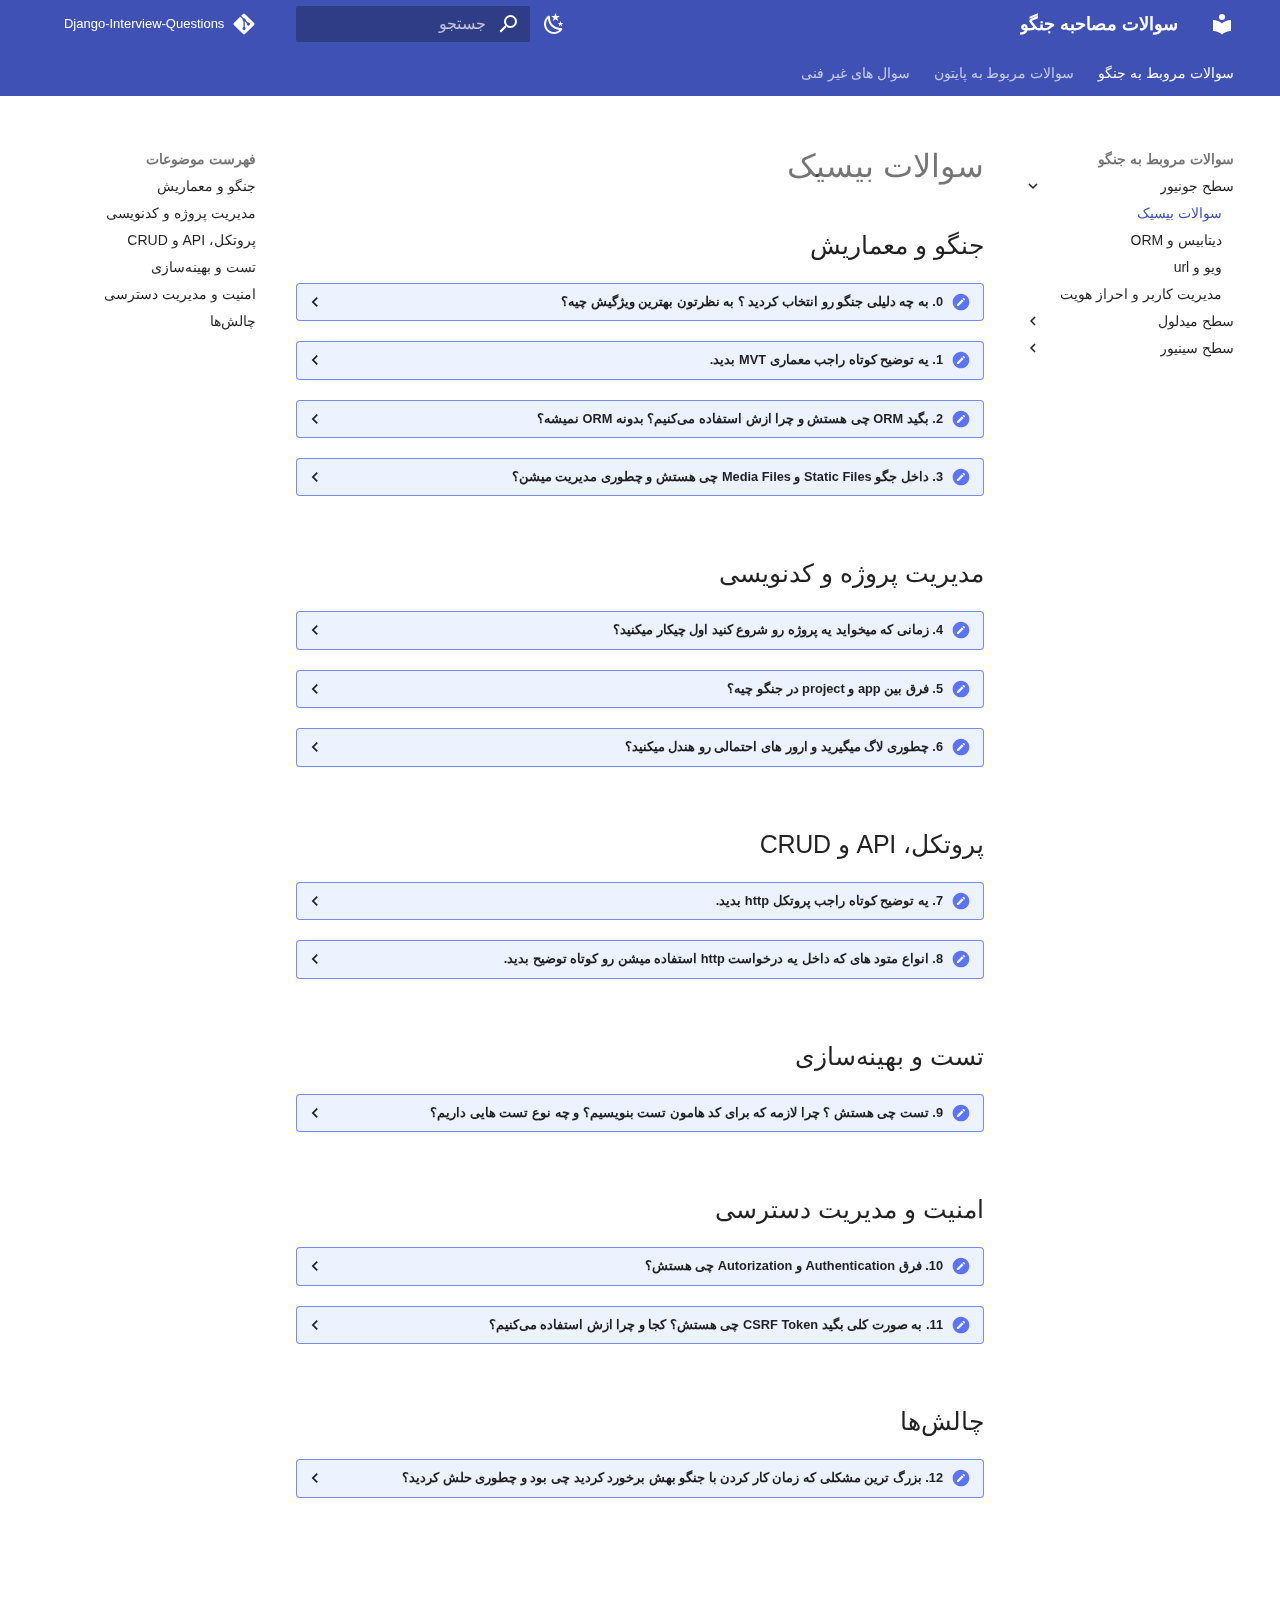
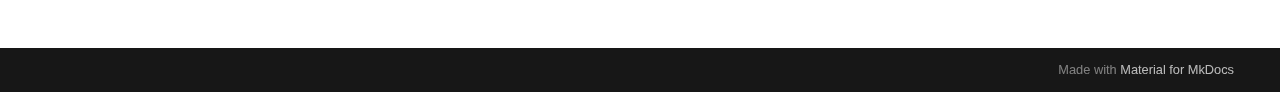
==== commit 4a84831e: "Deployed ff8475a with MkDocs version: 1.6.1" ====
--- a/questions/django/junior/base/index.html
+++ b/questions/django/junior/base/index.html
@@ -10,6 +10,8 @@
       
       
       
+        <link rel="canonical" href="https://zankoan.github.io/django-interview-questions/questions/django/junior/base/">
+      
       
       
         <link rel="next" href="../db/">
@@ -20,7 +22,7 @@
     
     
       
-        <title>سوالات بیسیک - سوالات مصابحه جنگو</title>
+        <title>سوالات بیسیک - سوالات مصاحبه جنگو</title>
       
     
     
@@ -88,7 +90,7 @@
 
 <header class="md-header" data-md-component="header">
   <nav class="md-header__inner md-grid" aria-label="سرتیتر">
-    <a href="../../../.." title="سوالات مصابحه جنگو" class="md-header__button md-logo" aria-label="سوالات مصابحه جنگو" data-md-component="logo">
+    <a href="../../../.." title="سوالات مصاحبه جنگو" class="md-header__button md-logo" aria-label="سوالات مصاحبه جنگو" data-md-component="logo">
       
   
   <svg xmlns="http://www.w3.org/2000/svg" viewBox="0 0 24 24"><path d="M12 8a3 3 0 0 0 3-3 3 3 0 0 0-3-3 3 3 0 0 0-3 3 3 3 0 0 0 3 3m0 3.54C9.64 9.35 6.5 8 3 8v11c3.5 0 6.64 1.35 9 3.54 2.36-2.19 5.5-3.54 9-3.54V8c-3.5 0-6.64 1.35-9 3.54"/></svg>
@@ -102,7 +104,7 @@
       <div class="md-header__ellipsis">
         <div class="md-header__topic">
           <span class="md-ellipsis">
-            سوالات مصابحه جنگو
+            سوالات مصاحبه جنگو
           </span>
         </div>
         <div class="md-header__topic" data-md-component="header-topic">
@@ -306,13 +308,13 @@
 
 <nav class="md-nav md-nav--primary md-nav--lifted" aria-label="هدایت" data-md-level="0">
   <label class="md-nav__title" for="__drawer">
-    <a href="../../../.." title="سوالات مصابحه جنگو" class="md-nav__button md-logo" aria-label="سوالات مصابحه جنگو" data-md-component="logo">
+    <a href="../../../.." title="سوالات مصاحبه جنگو" class="md-nav__button md-logo" aria-label="سوالات مصاحبه جنگو" data-md-component="logo">
       
   
   <svg xmlns="http://www.w3.org/2000/svg" viewBox="0 0 24 24"><path d="M12 8a3 3 0 0 0 3-3 3 3 0 0 0-3-3 3 3 0 0 0-3 3 3 3 0 0 0 3 3m0 3.54C9.64 9.35 6.5 8 3 8v11c3.5 0 6.64 1.35 9 3.54 2.36-2.19 5.5-3.54 9-3.54V8c-3.5 0-6.64 1.35-9 3.54"/></svg>
 
     </a>
-    سوالات مصابحه جنگو
+    سوالات مصاحبه جنگو
   </label>
   
     <div class="md-nav__source">
